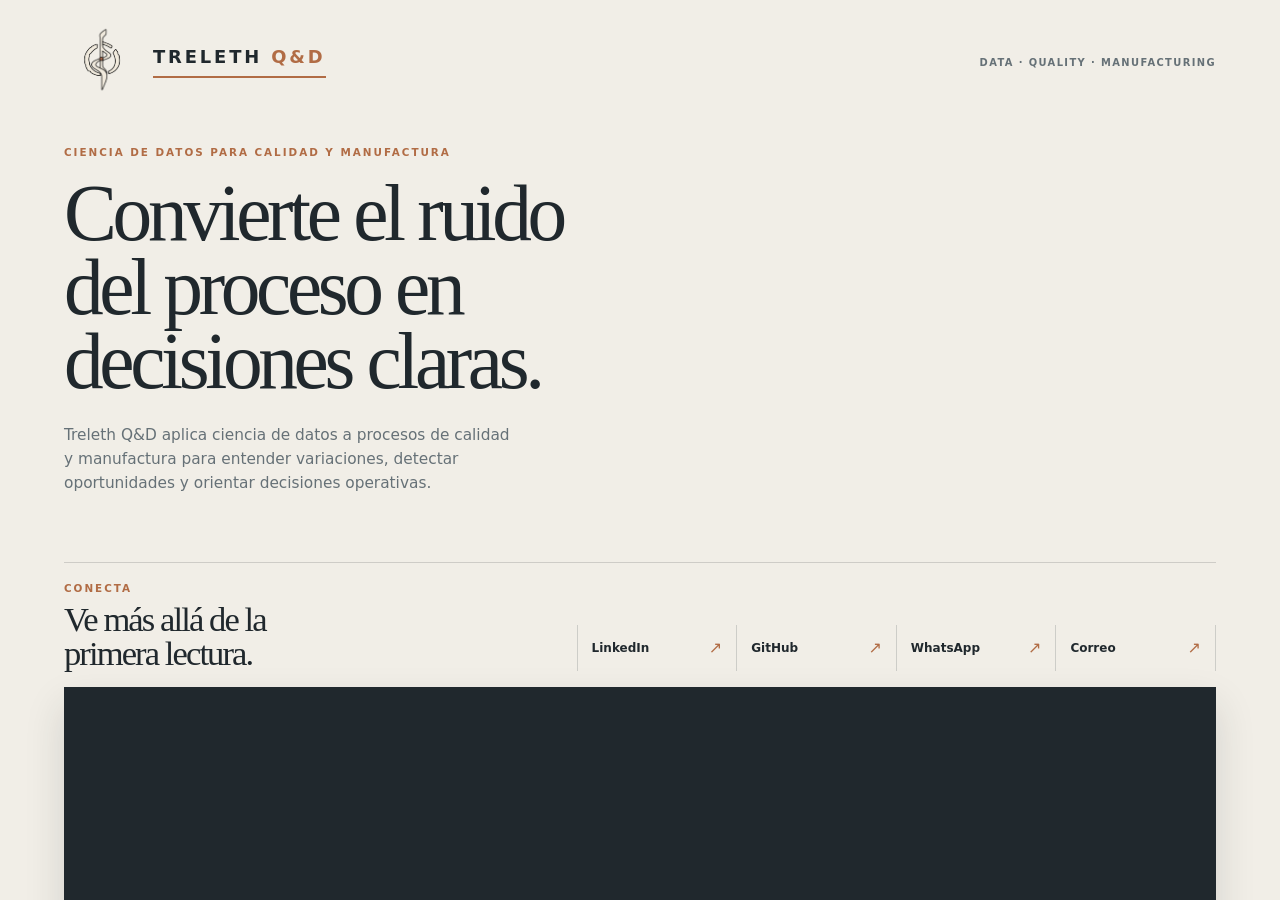
==== index.html @ 31528fe7 "Revise intro text and add video section Updated the introduction paragraph and added a new video sec" ====
<!doctype html>
<html lang="es">
  <head>
    <meta charset="utf-8" />
    <meta name="viewport" content="width=device-width, initial-scale=1, viewport-fit=cover" />
    <meta name="theme-color" content="#20282d" />
    <meta name="description" content="Treleth Q&D: ciencia de datos para calidad y manufactura." />
    <meta property="og:title" content="Treleth Q&D" />
    <meta property="og:description" content="Ciencia de datos para calidad y manufactura." />
    <meta property="og:type" content="website" />
    <title>Treleth Q&D | Ciencia de datos para calidad y manufactura</title>
    <link rel="stylesheet" href="styles.css" />
  </head>
  <body>
    <main class="page-shell">
      <header class="site-header">
        <a class="brand-lockup" href="." aria-label="Treleth Q&D, inicio">
          <img class="brand-symbol" src="logo-treleth.png" alt="" />
          <span class="wordmark">TRELETH <b>Q&amp;D</b></span>
        </a>
        <span class="header-note">Data · Quality · Manufacturing</span>
      </header>

      <section class="hero" aria-labelledby="site-title">
        <div class="hero-copy">
          <p class="eyebrow">Ciencia de datos para calidad y manufactura</p>
          <h1 id="site-title">Convierte el ruido del proceso en decisiones claras.</h1>
          <p class="intro">Treleth Q&amp;D aplica ciencia de datos a procesos de calidad y manufactura para entender variaciones, detectar oportunidades y orientar decisiones operativas.</p>
        </div>
      </section>

      <section class="connect" aria-labelledby="connect-title">
        <div class="connect-heading"><p class="eyebrow">Conecta</p><h2 id="connect-title">Ve más allá de la primera lectura.</h2></div>
        <nav class="link-grid" aria-label="Enlaces de Treleth Q&amp;D">
          <a class="link-card" href="https://www.linkedin.com/in/leopoldo-trevino" target="_blank" rel="noreferrer"><span>LinkedIn</span><b>↗</b></a>
          <a class="link-card" href="https://github.com/LeoTrevi68" target="_blank" rel="noreferrer"><span>GitHub</span><b>↗</b></a>
          <a class="link-card" href="https://wa.me/528110664451" target="_blank" rel="noreferrer"><span>WhatsApp</span><b>↗</b></a>
          <a class="link-card" href="mailto:j.leopoldo.trevino.martinez@gmail.com"><span>Correo</span><b>↗</b></a>
        </nav>
      </section>
      <section class="video-section" id="video" aria-label="Video de Treleth Q&amp;D">
        <div class="hero-art">
          <iframe src="https://www.youtube.com/embed/jW3Sh3a7rtU?rel=0&amp;modestbranding=1&amp;origin=https%3A%2F%2Fleotrevi68.github.io&amp;widget_referrer=https%3A%2F%2Fleotrevi68.github.io%2Ftreleth-landing%2F" title="Video de Treleth Q&amp;D" loading="lazy" referrerpolicy="strict-origin-when-cross-origin" allow="accelerometer; autoplay; clipboard-write; encrypted-media; gyroscope; picture-in-picture; web-share" allowfullscreen></iframe>
        </div>
      </section>
      <footer class="footer"><span>Treleth Q&amp;D</span><span>Monterrey, N.L. · México</span></footer>
    </main>
  </body>
</html>
---- styles.css ----
:root { --ivory:#f1eee7; --ink:#20282d; --ink-soft:#667177; --copper:#b16c45; --line:rgba(32,40,45,.17); --white:#fbfaf7; }
* { box-sizing:border-box; }
html,body { min-height:100%; }
body { margin:0; background:var(--ivory); color:var(--ink); font-family:Inter,ui-sans-serif,system-ui,-apple-system,BlinkMacSystemFont,"Segoe UI",sans-serif; -webkit-font-smoothing:antialiased; }
a { color:inherit; }
.page-shell { width:min(100%,1440px); height:100svh; min-height:640px; margin:0 auto; padding:24px clamp(24px,5vw,76px) 20px; display:grid; grid-template-rows:auto 1fr auto auto; overflow:hidden; }
.site-header { display:flex; align-items:center; justify-content:space-between; gap:20px; }
.brand-lockup { display:inline-flex; align-items:center; gap:13px; color:var(--ink); text-decoration:none; letter-spacing:.16em; font-size:1.12rem; font-weight:900; }
.brand-symbol { width:76px; height:76px; object-fit:contain; flex:0 0 76px; }
.wordmark { display:inline-block; padding-bottom:9px; border-bottom:2px solid var(--copper); }
.brand-lockup b { color:var(--copper); font-weight:850; }
.header-note { color:var(--ink-soft); font-size:.62rem; font-weight:750; letter-spacing:.14em; text-transform:uppercase; }
.hero { display:grid; grid-template-columns:minmax(0,1.06fr) minmax(240px,.94fr); align-items:center; gap:clamp(32px,8vw,130px); padding:5vh 0 4vh; }
.hero-copy { max-width:700px; }
.eyebrow { margin:0 0 18px; color:var(--copper); font-size:.65rem; font-weight:850; letter-spacing:.19em; line-height:1.35; text-transform:uppercase; }
h1,h2 { margin:0; font-family:Georgia,"Times New Roman",serif; font-weight:400; letter-spacing:-.055em; }
h1 { max-width:650px; font-size:clamp(3.4rem,6.2vw,6.25rem); line-height:.93; }
.intro { max-width:455px; margin:26px 0 30px; color:var(--ink-soft); font-size:clamp(.9rem,1.2vw,1.02rem); line-height:1.55; }
.hero-actions { display:grid; grid-template-columns:repeat(2,164px); gap:12px; }
.primary-action,.secondary-action { display:inline-flex; align-items:center; justify-content:space-between; gap:10px; width:164px; height:56px; padding:14px 14px; text-decoration:none; font-size:.76rem; font-weight:800; letter-spacing:.04em; transition:background .2s ease,transform .2s ease; }
.primary-action { background:var(--ink); color:var(--white); }
.primary-action:hover,.primary-action:focus-visible { background:var(--copper); transform:translateY(-2px); }
.secondary-action { border:1px solid var(--ink); color:var(--ink); }
.secondary-action:hover,.secondary-action:focus-visible { background:var(--ink); color:var(--white); transform:translateY(-2px); }
.platform-icon { display:grid; width:23px; height:23px; flex:0 0 23px; place-items:center; border:1px solid currentColor; border-radius:3px; font-size:.57rem; font-weight:850; letter-spacing:-.07em; }
.arrow { margin-left:20px; font-size:1.1rem; font-weight:400; }
.hero-art { position:relative; width:100%; aspect-ratio:16/9; overflow:hidden; background:var(--ink); box-shadow:0 18px 38px rgba(32,40,45,.14); }
.hero-art iframe { display:block; width:100%; height:100%; border:0; }
.connect { display:grid; grid-template-columns:minmax(230px,.85fr) 1.15fr; align-items:end; gap:40px; padding:18px 0 16px; border-top:1px solid var(--line); }
.connect .eyebrow { margin-bottom:8px; }
h2 { max-width:300px; font-size:clamp(1.65rem,2.7vw,2.75rem); line-height:.98; }
.link-grid { display:grid; grid-template-columns:repeat(4,1fr); border-left:1px solid var(--line); }
.link-card { display:flex; align-items:center; justify-content:space-between; min-height:46px; padding:0 14px; border-right:1px solid var(--line); color:var(--ink); text-decoration:none; font-size:.75rem; font-weight:800; transition:background .2s ease,color .2s ease; }
.link-card b { color:var(--copper); font-size:1rem; font-weight:400; }
.link-card:hover,.link-card:focus-visible { background:var(--ink); color:var(--white); }
.footer { display:flex; justify-content:space-between; gap:20px; padding-top:14px; color:var(--ink-soft); font-size:.58rem; font-weight:700; letter-spacing:.12em; text-transform:uppercase; }
@media (max-width:760px) {
  .page-shell { min-height:600px; padding:max(18px,env(safe-area-inset-top)) 20px max(14px,env(safe-area-inset-bottom)); }
  .site-header { align-items:flex-start; }
  .brand-lockup { font-size:.88rem; gap:9px; }
  .brand-symbol { width:58px; height:58px; flex-basis:58px; }
  .wordmark { padding-bottom:6px; }
  .header-note { max-width:116px; padding-top:8px; text-align:right; font-size:.52rem; line-height:1.45; }
  .hero { display:flex; flex-direction:column; align-items:stretch; justify-content:center; gap:18px; padding:18px 0 20px; }
  .hero-art { order:-1; min-height:0; height:auto; aspect-ratio:16/9; }
  .eyebrow { margin-bottom:12px; font-size:.58rem; letter-spacing:.15em; }
  h1 { max-width:355px; font-size:clamp(2.8rem,12.6vw,4.5rem); line-height:.91; }
  .intro { margin:16px 0 19px; font-size:.88rem; line-height:1.45; }
  .hero-actions { grid-template-columns:repeat(2,minmax(0,1fr)); gap:8px; }
  .primary-action,.secondary-action { width:100%; height:50px; min-height:50px; padding-left:10px; padding-right:10px; }
  .arrow { margin-left:auto; }
  .connect { display:block; padding:14px 0 12px; }
  .connect-heading { display:none; }
  .link-grid { grid-template-columns:repeat(4,1fr); border-left:0; }
  .link-card { min-height:42px; padding:0 8px; border-right:1px solid var(--line); font-size:.65rem; }
  .link-card b { font-size:.9rem; }
  .footer { padding-top:10px; font-size:.5rem; }
}
@media (max-width:380px),(max-height:680px) and (max-width:760px) {
  .page-shell { min-height:540px; }
  .hero { gap:12px; padding:12px 0 14px; }
  .hero-art { min-height:0; height:auto; }
  h1 { font-size:2.6rem; }
  .intro { margin:12px 0 14px; }
  .link-card { padding:0 5px; font-size:.58rem; }
}
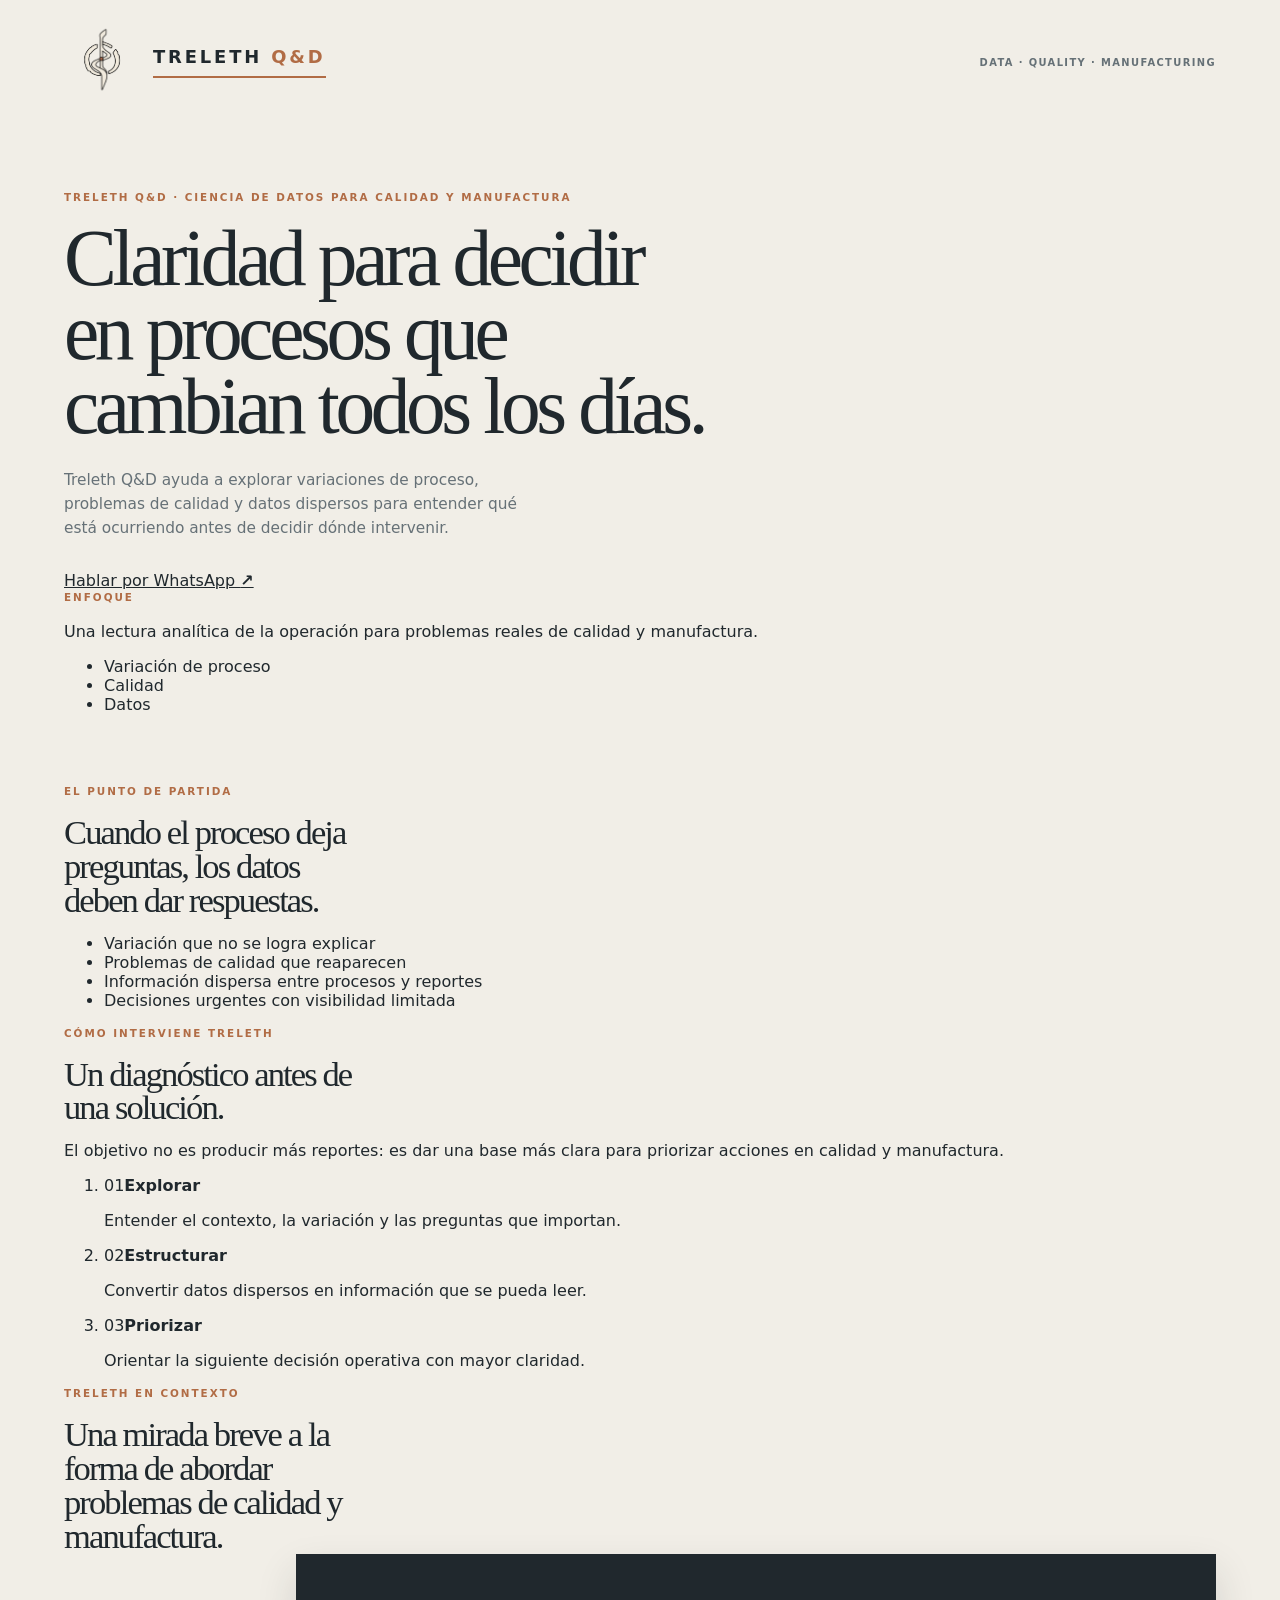
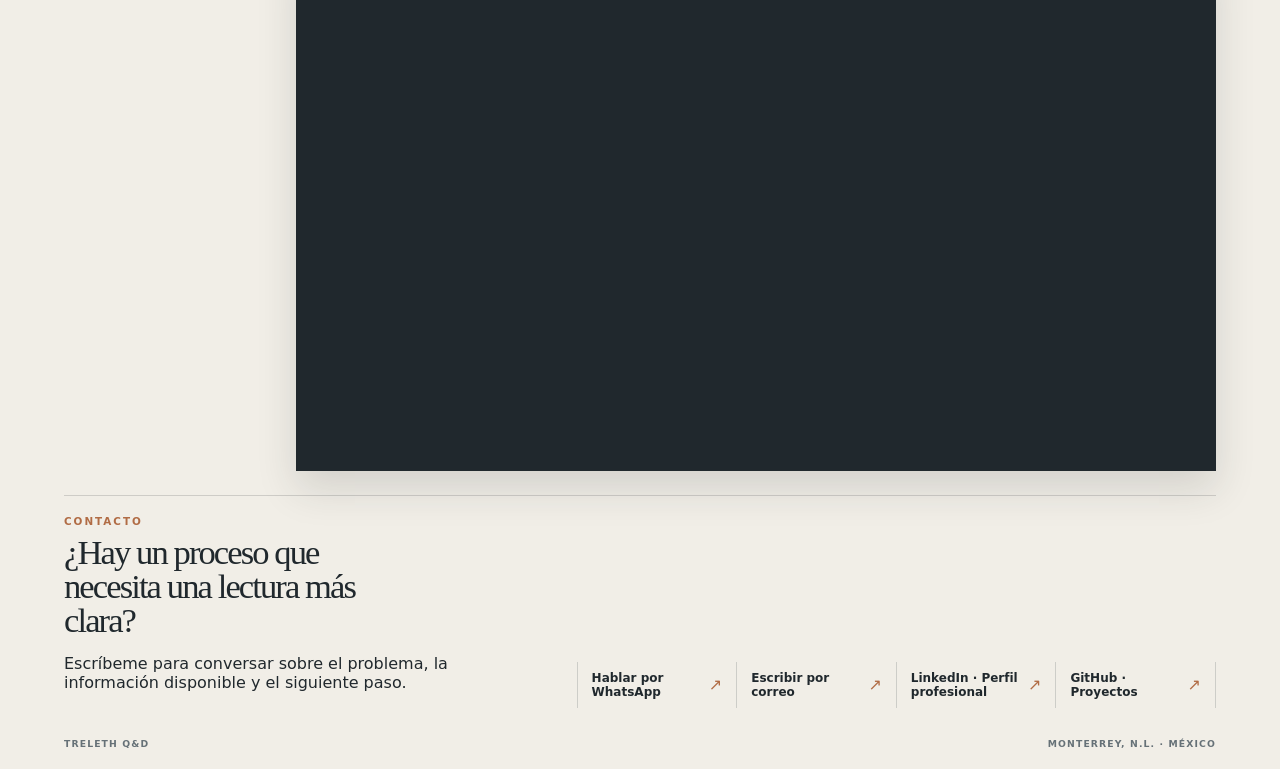
==== commit 8e032529: "Restructure landing around startup value proposition Updated content in the hero section and added n" ====
--- a/index.html
+++ b/index.html
@@ -23,25 +23,61 @@
 
       <section class="hero" aria-labelledby="site-title">
         <div class="hero-copy">
-          <p class="eyebrow">Ciencia de datos para calidad y manufactura</p>
-          <h1 id="site-title">Convierte el ruido del proceso en decisiones claras.</h1>
-          <p class="intro">Treleth Q&amp;D aplica ciencia de datos a procesos de calidad y manufactura para entender variaciones, detectar oportunidades y orientar decisiones operativas.</p>
+          <p class="eyebrow">Treleth Q&amp;D · Ciencia de datos para calidad y manufactura</p>
+          <h1 id="site-title">Claridad para decidir en procesos que cambian todos los días.</h1>
+          <p class="intro">Treleth Q&amp;D ayuda a explorar variaciones de proceso, problemas de calidad y datos dispersos para entender qué está ocurriendo antes de decidir dónde intervenir.</p>
+          <a class="hero-contact" href="https://wa.me/528110664451" target="_blank" rel="noreferrer">Hablar por WhatsApp <b>↗</b></a>
         </div>
+        <aside class="hero-context" aria-label="Enfoque de Treleth Q&amp;D">
+          <p class="eyebrow">Enfoque</p>
+          <p>Una lectura analítica de la operación para problemas reales de calidad y manufactura.</p>
+          <ul>
+            <li>Variación de proceso</li>
+            <li>Calidad</li>
+            <li>Datos</li>
+          </ul>
+        </aside>
       </section>
 
-      <section class="connect" aria-labelledby="connect-title">
-        <div class="connect-heading"><p class="eyebrow">Conecta</p><h2 id="connect-title">Ve más allá de la primera lectura.</h2></div>
-        <nav class="link-grid" aria-label="Enlaces de Treleth Q&amp;D">
-          <a class="link-card" href="https://www.linkedin.com/in/leopoldo-trevino" target="_blank" rel="noreferrer"><span>LinkedIn</span><b>↗</b></a>
-          <a class="link-card" href="https://github.com/LeoTrevi68" target="_blank" rel="noreferrer"><span>GitHub</span><b>↗</b></a>
-          <a class="link-card" href="https://wa.me/528110664451" target="_blank" rel="noreferrer"><span>WhatsApp</span><b>↗</b></a>
-          <a class="link-card" href="mailto:j.leopoldo.trevino.martinez@gmail.com"><span>Correo</span><b>↗</b></a>
-        </nav>
+      <section class="problems" aria-labelledby="problems-title">
+        <div>
+          <p class="eyebrow">El punto de partida</p>
+          <h2 id="problems-title">Cuando el proceso deja preguntas, los datos deben dar respuestas.</h2>
+        </div>
+        <ul class="problem-list">
+          <li>Variación que no se logra explicar</li>
+          <li>Problemas de calidad que reaparecen</li>
+          <li>Información dispersa entre procesos y reportes</li>
+          <li>Decisiones urgentes con visibilidad limitada</li>
+        </ul>
+      </section>
+
+      <section class="method" aria-labelledby="method-title">
+        <div class="method-heading">
+          <p class="eyebrow">Cómo interviene Treleth</p>
+          <h2 id="method-title">Un diagnóstico antes de una solución.</h2>
+          <p>El objetivo no es producir más reportes: es dar una base más clara para priorizar acciones en calidad y manufactura.</p>
+        </div>
+        <ol class="method-steps">
+          <li><span>01</span><strong>Explorar</strong><p>Entender el contexto, la variación y las preguntas que importan.</p></li>
+          <li><span>02</span><strong>Estructurar</strong><p>Convertir datos dispersos en información que se pueda leer.</p></li>
+          <li><span>03</span><strong>Priorizar</strong><p>Orientar la siguiente decisión operativa con mayor claridad.</p></li>
+        </ol>
       </section>
       <section class="video-section" id="video" aria-label="Video de Treleth Q&amp;D">
+        <div class="video-heading"><p class="eyebrow">Treleth en contexto</p><h2>Una mirada breve a la forma de abordar problemas de calidad y manufactura.</h2></div>
         <div class="hero-art">
           <iframe src="https://www.youtube.com/embed/jW3Sh3a7rtU?rel=0&amp;modestbranding=1&amp;origin=https%3A%2F%2Fleotrevi68.github.io&amp;widget_referrer=https%3A%2F%2Fleotrevi68.github.io%2Ftreleth-landing%2F" title="Video de Treleth Q&amp;D" loading="lazy" referrerpolicy="strict-origin-when-cross-origin" allow="accelerometer; autoplay; clipboard-write; encrypted-media; gyroscope; picture-in-picture; web-share" allowfullscreen></iframe>
         </div>
+      </section>
+      <section class="connect" aria-labelledby="connect-title">
+        <div class="connect-heading"><p class="eyebrow">Contacto</p><h2 id="connect-title">¿Hay un proceso que necesita una lectura más clara?</h2><p>Escríbeme para conversar sobre el problema, la información disponible y el siguiente paso.</p></div>
+        <nav class="link-grid" aria-label="Enlaces de Treleth Q&amp;D">
+          <a class="link-card primary-contact" href="https://wa.me/528110664451" target="_blank" rel="noreferrer"><span>Hablar por WhatsApp</span><b>↗</b></a>
+          <a class="link-card primary-contact" href="mailto:j.leopoldo.trevino.martinez@gmail.com"><span>Escribir por correo</span><b>↗</b></a>
+          <a class="link-card" href="https://www.linkedin.com/in/leopoldo-trevino" target="_blank" rel="noreferrer"><span>LinkedIn · Perfil profesional</span><b>↗</b></a>
+          <a class="link-card" href="https://github.com/LeoTrevi68" target="_blank" rel="noreferrer"><span>GitHub · Proyectos</span><b>↗</b></a>
+        </nav>
       </section>
       <footer class="footer"><span>Treleth Q&amp;D</span><span>Monterrey, N.L. · México</span></footer>
     </main>
--- a/styles.css
+++ b/styles.css
@@ -3,14 +3,14 @@
 html,body { min-height:100%; }
 body { margin:0; background:var(--ivory); color:var(--ink); font-family:Inter,ui-sans-serif,system-ui,-apple-system,BlinkMacSystemFont,"Segoe UI",sans-serif; -webkit-font-smoothing:antialiased; }
 a { color:inherit; }
-.page-shell { width:min(100%,1440px); height:100svh; min-height:640px; margin:0 auto; padding:24px clamp(24px,5vw,76px) 20px; display:grid; grid-template-rows:auto 1fr auto auto; overflow:hidden; }
+.page-shell { width:min(100%,1440px); min-height:100svh; margin:0 auto; padding:24px clamp(24px,5vw,76px) 20px; overflow:visible; }
 .site-header { display:flex; align-items:center; justify-content:space-between; gap:20px; }
 .brand-lockup { display:inline-flex; align-items:center; gap:13px; color:var(--ink); text-decoration:none; letter-spacing:.16em; font-size:1.12rem; font-weight:900; }
 .brand-symbol { width:76px; height:76px; object-fit:contain; flex:0 0 76px; }
 .wordmark { display:inline-block; padding-bottom:9px; border-bottom:2px solid var(--copper); }
 .brand-lockup b { color:var(--copper); font-weight:850; }
 .header-note { color:var(--ink-soft); font-size:.62rem; font-weight:750; letter-spacing:.14em; text-transform:uppercase; }
-.hero { display:grid; grid-template-columns:minmax(0,1.06fr) minmax(240px,.94fr); align-items:center; gap:clamp(32px,8vw,130px); padding:5vh 0 4vh; }
+.hero { padding:clamp(58px,10vh,120px) 0 clamp(34px,6vh,68px); }
 .hero-copy { max-width:700px; }
 .eyebrow { margin:0 0 18px; color:var(--copper); font-size:.65rem; font-weight:850; letter-spacing:.19em; line-height:1.35; text-transform:uppercase; }
 h1,h2 { margin:0; font-family:Georgia,"Times New Roman",serif; font-weight:400; letter-spacing:-.055em; }
@@ -33,16 +33,18 @@
 .link-card { display:flex; align-items:center; justify-content:space-between; min-height:46px; padding:0 14px; border-right:1px solid var(--line); color:var(--ink); text-decoration:none; font-size:.75rem; font-weight:800; transition:background .2s ease,color .2s ease; }
 .link-card b { color:var(--copper); font-size:1rem; font-weight:400; }
 .link-card:hover,.link-card:focus-visible { background:var(--ink); color:var(--white); }
+.video-section { padding:0 0 24px; }
+.video-section .hero-art { max-width:920px; margin-left:auto; }
 .footer { display:flex; justify-content:space-between; gap:20px; padding-top:14px; color:var(--ink-soft); font-size:.58rem; font-weight:700; letter-spacing:.12em; text-transform:uppercase; }
 @media (max-width:760px) {
-  .page-shell { min-height:600px; padding:max(18px,env(safe-area-inset-top)) 20px max(14px,env(safe-area-inset-bottom)); }
+  .page-shell { min-height:100svh; padding:max(18px,env(safe-area-inset-top)) 20px max(14px,env(safe-area-inset-bottom)); }
   .site-header { align-items:flex-start; }
   .brand-lockup { font-size:.88rem; gap:9px; }
   .brand-symbol { width:58px; height:58px; flex-basis:58px; }
   .wordmark { padding-bottom:6px; }
   .header-note { max-width:116px; padding-top:8px; text-align:right; font-size:.52rem; line-height:1.45; }
-  .hero { display:flex; flex-direction:column; align-items:stretch; justify-content:center; gap:18px; padding:18px 0 20px; }
-  .hero-art { order:-1; min-height:0; height:auto; aspect-ratio:16/9; }
+  .hero { padding:34px 0 24px; }
+  .hero-art { min-height:0; height:auto; aspect-ratio:16/9; }
   .eyebrow { margin-bottom:12px; font-size:.58rem; letter-spacing:.15em; }
   h1 { max-width:355px; font-size:clamp(2.8rem,12.6vw,4.5rem); line-height:.91; }
   .intro { margin:16px 0 19px; font-size:.88rem; line-height:1.45; }
@@ -51,16 +53,18 @@
   .arrow { margin-left:auto; }
   .connect { display:block; padding:14px 0 12px; }
   .connect-heading { display:none; }
-  .link-grid { grid-template-columns:repeat(4,1fr); border-left:0; }
-  .link-card { min-height:42px; padding:0 8px; border-right:1px solid var(--line); font-size:.65rem; }
+  .link-grid { grid-template-columns:repeat(2,1fr); border-left:0; border-top:1px solid var(--line); }
+  .link-card { min-height:52px; padding:0 12px; border-right:1px solid var(--line); border-bottom:1px solid var(--line); font-size:.72rem; }
   .link-card b { font-size:.9rem; }
+  .video-section { padding-bottom:18px; }
   .footer { padding-top:10px; font-size:.5rem; }
 }
 @media (max-width:380px),(max-height:680px) and (max-width:760px) {
-  .page-shell { min-height:540px; }
-  .hero { gap:12px; padding:12px 0 14px; }
+  .page-shell { min-height:100svh; }
+  .hero { padding:24px 0 18px; }
   .hero-art { min-height:0; height:auto; }
   h1 { font-size:2.6rem; }
   .intro { margin:12px 0 14px; }
-  .link-card { padding:0 5px; font-size:.58rem; }
+  .link-card { padding:0 10px; font-size:.66rem; }
 }
+
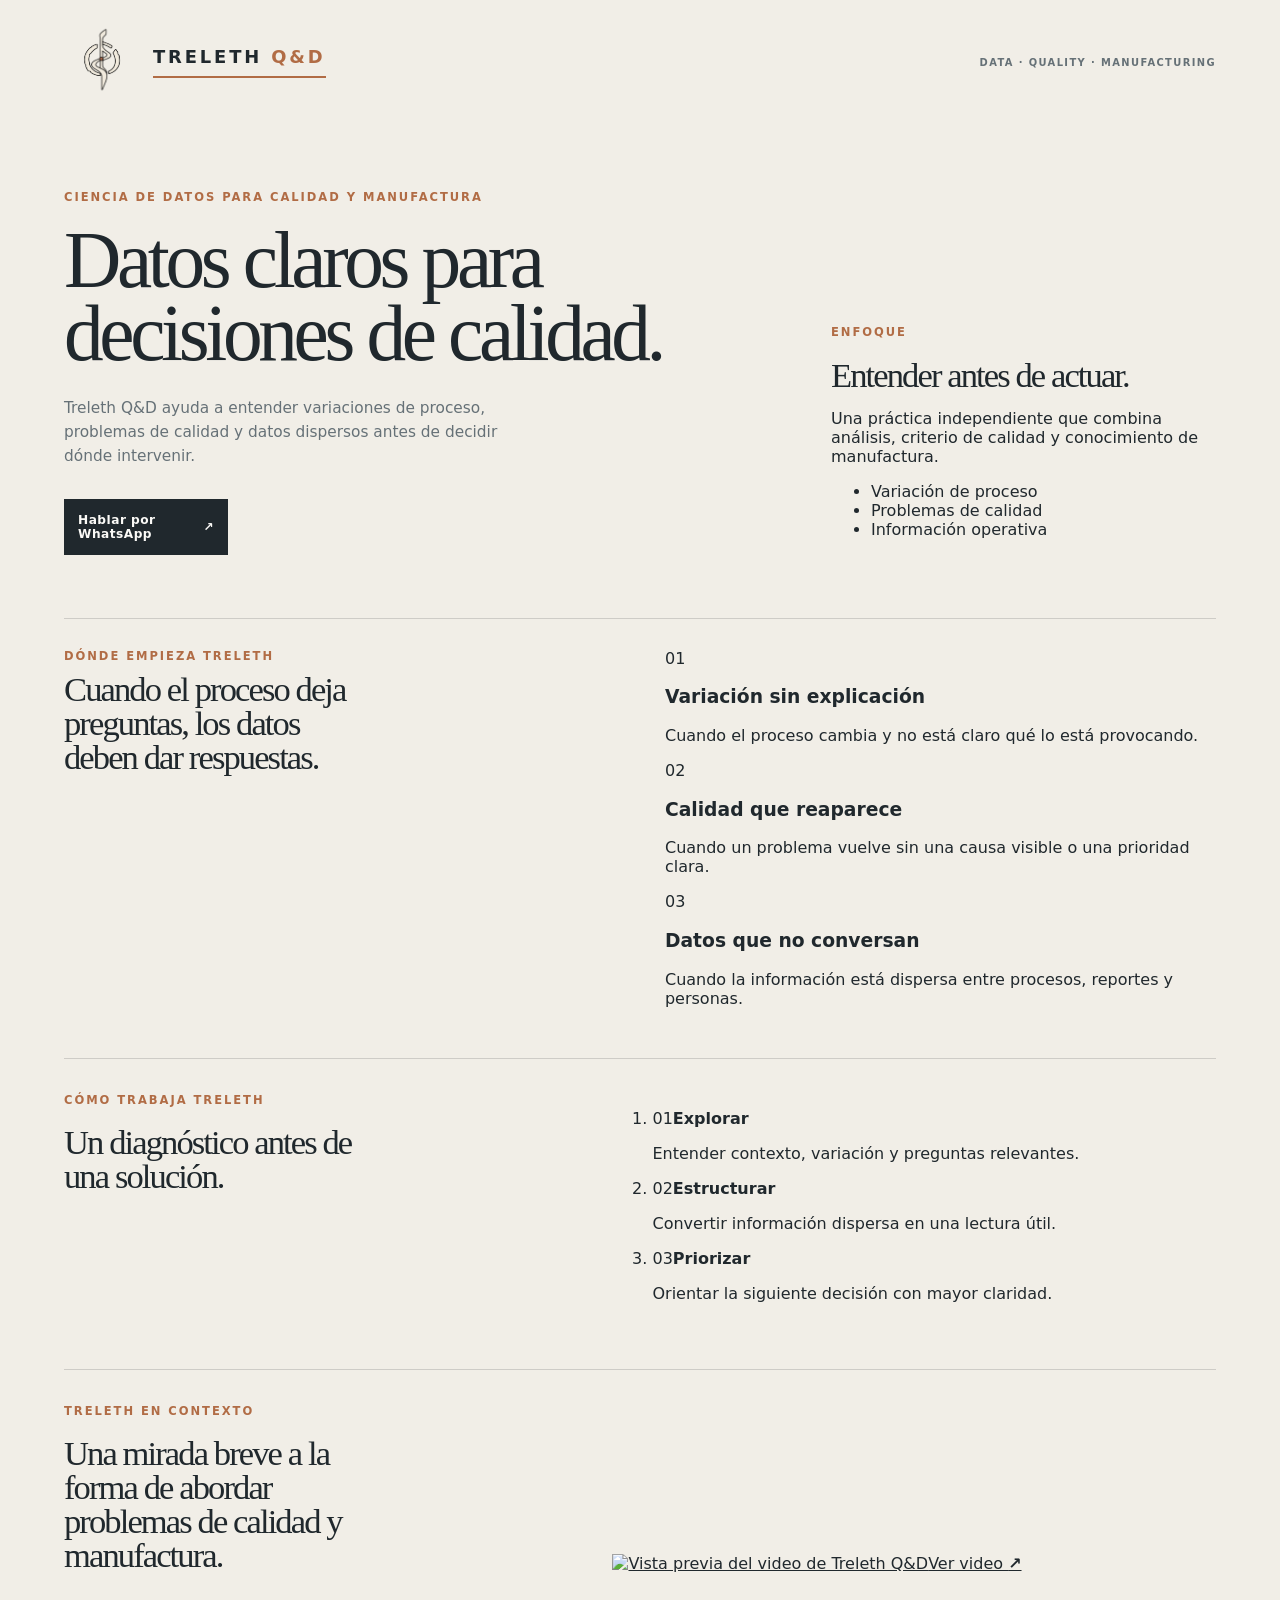
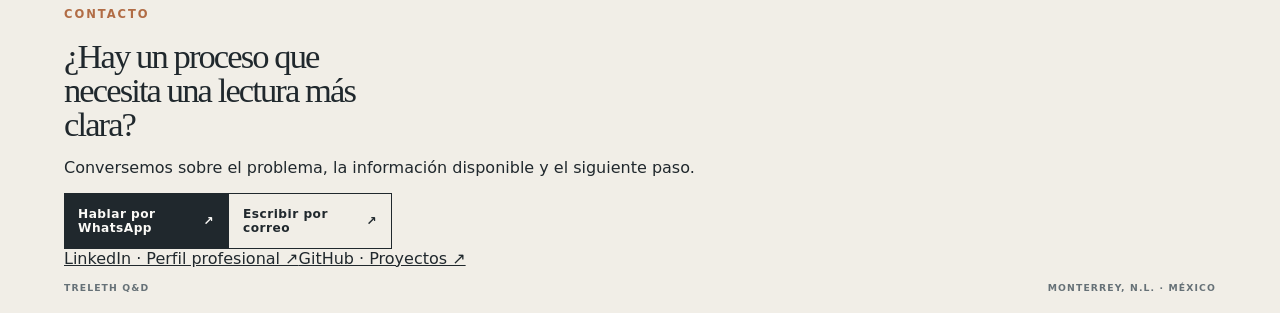
==== commit da7d7661: "Apply final focused Treleth landing design This update simplifies the HTML structure and improves th" ====
--- a/index.html
+++ b/index.html
@@ -1,86 +1,41 @@
 <!doctype html>
 <html lang="es">
-  <head>
-    <meta charset="utf-8" />
-    <meta name="viewport" content="width=device-width, initial-scale=1, viewport-fit=cover" />
-    <meta name="theme-color" content="#20282d" />
-    <meta name="description" content="Treleth Q&D: ciencia de datos para calidad y manufactura." />
-    <meta property="og:title" content="Treleth Q&D" />
-    <meta property="og:description" content="Ciencia de datos para calidad y manufactura." />
-    <meta property="og:type" content="website" />
-    <title>Treleth Q&D | Ciencia de datos para calidad y manufactura</title>
-    <link rel="stylesheet" href="styles.css" />
-  </head>
-  <body>
-    <main class="page-shell">
-      <header class="site-header">
-        <a class="brand-lockup" href="." aria-label="Treleth Q&D, inicio">
-          <img class="brand-symbol" src="logo-treleth.png" alt="" />
-          <span class="wordmark">TRELETH <b>Q&amp;D</b></span>
-        </a>
-        <span class="header-note">Data · Quality · Manufacturing</span>
-      </header>
-
-      <section class="hero" aria-labelledby="site-title">
-        <div class="hero-copy">
-          <p class="eyebrow">Treleth Q&amp;D · Ciencia de datos para calidad y manufactura</p>
-          <h1 id="site-title">Claridad para decidir en procesos que cambian todos los días.</h1>
-          <p class="intro">Treleth Q&amp;D ayuda a explorar variaciones de proceso, problemas de calidad y datos dispersos para entender qué está ocurriendo antes de decidir dónde intervenir.</p>
-          <a class="hero-contact" href="https://wa.me/528110664451" target="_blank" rel="noreferrer">Hablar por WhatsApp <b>↗</b></a>
-        </div>
-        <aside class="hero-context" aria-label="Enfoque de Treleth Q&amp;D">
-          <p class="eyebrow">Enfoque</p>
-          <p>Una lectura analítica de la operación para problemas reales de calidad y manufactura.</p>
-          <ul>
-            <li>Variación de proceso</li>
-            <li>Calidad</li>
-            <li>Datos</li>
-          </ul>
-        </aside>
-      </section>
-
-      <section class="problems" aria-labelledby="problems-title">
-        <div>
-          <p class="eyebrow">El punto de partida</p>
-          <h2 id="problems-title">Cuando el proceso deja preguntas, los datos deben dar respuestas.</h2>
-        </div>
-        <ul class="problem-list">
-          <li>Variación que no se logra explicar</li>
-          <li>Problemas de calidad que reaparecen</li>
-          <li>Información dispersa entre procesos y reportes</li>
-          <li>Decisiones urgentes con visibilidad limitada</li>
-        </ul>
-      </section>
-
-      <section class="method" aria-labelledby="method-title">
-        <div class="method-heading">
-          <p class="eyebrow">Cómo interviene Treleth</p>
-          <h2 id="method-title">Un diagnóstico antes de una solución.</h2>
-          <p>El objetivo no es producir más reportes: es dar una base más clara para priorizar acciones en calidad y manufactura.</p>
-        </div>
-        <ol class="method-steps">
-          <li><span>01</span><strong>Explorar</strong><p>Entender el contexto, la variación y las preguntas que importan.</p></li>
-          <li><span>02</span><strong>Estructurar</strong><p>Convertir datos dispersos en información que se pueda leer.</p></li>
-          <li><span>03</span><strong>Priorizar</strong><p>Orientar la siguiente decisión operativa con mayor claridad.</p></li>
-        </ol>
-      </section>
-      <section class="video-section" id="video" aria-label="Video de Treleth Q&amp;D">
-        <div class="video-heading"><p class="eyebrow">Treleth en contexto</p><h2>Una mirada breve a la forma de abordar problemas de calidad y manufactura.</h2></div>
-        <div class="hero-art">
-          <iframe src="https://www.youtube.com/embed/jW3Sh3a7rtU?rel=0&amp;modestbranding=1&amp;origin=https%3A%2F%2Fleotrevi68.github.io&amp;widget_referrer=https%3A%2F%2Fleotrevi68.github.io%2Ftreleth-landing%2F" title="Video de Treleth Q&amp;D" loading="lazy" referrerpolicy="strict-origin-when-cross-origin" allow="accelerometer; autoplay; clipboard-write; encrypted-media; gyroscope; picture-in-picture; web-share" allowfullscreen></iframe>
-        </div>
-      </section>
-      <section class="connect" aria-labelledby="connect-title">
-        <div class="connect-heading"><p class="eyebrow">Contacto</p><h2 id="connect-title">¿Hay un proceso que necesita una lectura más clara?</h2><p>Escríbeme para conversar sobre el problema, la información disponible y el siguiente paso.</p></div>
-        <nav class="link-grid" aria-label="Enlaces de Treleth Q&amp;D">
-          <a class="link-card primary-contact" href="https://wa.me/528110664451" target="_blank" rel="noreferrer"><span>Hablar por WhatsApp</span><b>↗</b></a>
-          <a class="link-card primary-contact" href="mailto:j.leopoldo.trevino.martinez@gmail.com"><span>Escribir por correo</span><b>↗</b></a>
-          <a class="link-card" href="https://www.linkedin.com/in/leopoldo-trevino" target="_blank" rel="noreferrer"><span>LinkedIn · Perfil profesional</span><b>↗</b></a>
-          <a class="link-card" href="https://github.com/LeoTrevi68" target="_blank" rel="noreferrer"><span>GitHub · Proyectos</span><b>↗</b></a>
-        </nav>
-      </section>
-      <footer class="footer"><span>Treleth Q&amp;D</span><span>Monterrey, N.L. · México</span></footer>
-    </main>
-  </body>
+<head>
+  <meta charset="utf-8" />
+  <meta name="viewport" content="width=device-width, initial-scale=1, viewport-fit=cover" />
+  <meta name="theme-color" content="#20282d" />
+  <meta name="description" content="Treleth Q&D: ciencia de datos para calidad y manufactura." />
+  <title>Treleth Q&D | Ciencia de datos para calidad y manufactura</title>
+  <link rel="stylesheet" href="styles.css" />
+</head>
+<body>
+  <main class="page-shell">
+    <header class="site-header">
+      <a class="brand-lockup" href="." aria-label="Treleth Q&D, inicio"><img class="brand-symbol" src="logo-treleth.png" alt="" /><span class="wordmark">TRELETH <b>Q&amp;D</b></span></a>
+      <span class="header-note">Data · Quality · Manufacturing</span>
+    </header>
+    <section class="hero" aria-labelledby="site-title">
+      <div class="hero-copy"><p class="eyebrow">Ciencia de datos para calidad y manufactura</p><h1 id="site-title">Datos claros para decisiones de calidad.</h1><p class="intro">Treleth Q&amp;D ayuda a entender variaciones de proceso, problemas de calidad y datos dispersos antes de decidir dónde intervenir.</p><a class="primary-action" href="https://wa.me/528110664451" target="_blank" rel="noreferrer">Hablar por WhatsApp <b>↗</b></a></div>
+      <aside class="focus-card" aria-label="Enfoque de Treleth Q&D"><p class="eyebrow">Enfoque</p><h2>Entender antes de actuar.</h2><p>Una práctica independiente que combina análisis, criterio de calidad y conocimiento de manufactura.</p><ul><li>Variación de proceso</li><li>Problemas de calidad</li><li>Información operativa</li></ul></aside>
+    </section>
+    <section class="problems" aria-labelledby="problems-title">
+      <div class="section-intro"><p class="eyebrow">Dónde empieza Treleth</p><h2 id="problems-title">Cuando el proceso deja preguntas, los datos deben dar respuestas.</h2></div>
+      <div class="problem-grid"><article><span>01</span><h3>Variación sin explicación</h3><p>Cuando el proceso cambia y no está claro qué lo está provocando.</p></article><article><span>02</span><h3>Calidad que reaparece</h3><p>Cuando un problema vuelve sin una causa visible o una prioridad clara.</p></article><article><span>03</span><h3>Datos que no conversan</h3><p>Cuando la información está dispersa entre procesos, reportes y personas.</p></article></div>
+    </section>
+    <section class="method" aria-labelledby="method-title">
+      <div class="method-intro"><p class="eyebrow">Cómo trabaja Treleth</p><h2 id="method-title">Un diagnóstico antes de una solución.</h2></div>
+      <ol><li><span>01</span><strong>Explorar</strong><p>Entender contexto, variación y preguntas relevantes.</p></li><li><span>02</span><strong>Estructurar</strong><p>Convertir información dispersa en una lectura útil.</p></li><li><span>03</span><strong>Priorizar</strong><p>Orientar la siguiente decisión con mayor claridad.</p></li></ol>
+    </section>
+    <section class="video-section" aria-labelledby="video-title">
+      <div class="section-intro"><p class="eyebrow">Treleth en contexto</p><h2 id="video-title">Una mirada breve a la forma de abordar problemas de calidad y manufactura.</h2></div>
+      <a class="video-card" href="https://youtu.be/jW3Sh3a7rtU" target="_blank" rel="noreferrer" aria-label="Ver video de Treleth Q&D en YouTube"><img src="https://i.ytimg.com/vi/jW3Sh3a7rtU/hqdefault.jpg" alt="Vista previa del video de Treleth Q&D" /><span class="play-badge">Ver video <b>↗</b></span></a>
+    </section>
+    <section class="contact" aria-labelledby="contact-title">
+      <div><p class="eyebrow">Contacto</p><h2 id="contact-title">¿Hay un proceso que necesita una lectura más clara?</h2><p>Conversemos sobre el problema, la información disponible y el siguiente paso.</p></div>
+      <div class="contact-actions"><a class="primary-action" href="https://wa.me/528110664451" target="_blank" rel="noreferrer">Hablar por WhatsApp <b>↗</b></a><a class="secondary-action" href="mailto:j.leopoldo.trevino.martinez@gmail.com">Escribir por correo <b>↗</b></a><div class="credentials"><a href="https://www.linkedin.com/in/leopoldo-trevino" target="_blank" rel="noreferrer">LinkedIn · Perfil profesional ↗</a><a href="https://github.com/LeoTrevi68" target="_blank" rel="noreferrer">GitHub · Proyectos ↗</a></div></div>
+    </section>
+    <footer class="footer"><span>Treleth Q&amp;D</span><span>Monterrey, N.L. · México</span></footer>
+  </main>
+</body>
 </html>
 
--- a/styles.css
+++ b/styles.css
@@ -10,12 +10,20 @@
 .wordmark { display:inline-block; padding-bottom:9px; border-bottom:2px solid var(--copper); }
 .brand-lockup b { color:var(--copper); font-weight:850; }
 .header-note { color:var(--ink-soft); font-size:.62rem; font-weight:750; letter-spacing:.14em; text-transform:uppercase; }
-.hero { padding:clamp(58px,10vh,120px) 0 clamp(34px,6vh,68px); }
+.hero { display:grid; grid-template-columns:minmax(0,700px) minmax(250px,385px); align-items:end; justify-content:space-between; gap:clamp(36px,7vw,120px); padding:clamp(58px,10vh,120px) 0 clamp(42px,7vh,78px); }
 .hero-copy { max-width:700px; }
-.eyebrow { margin:0 0 18px; color:var(--copper); font-size:.65rem; font-weight:850; letter-spacing:.19em; line-height:1.35; text-transform:uppercase; }
+.eyebrow { margin:0 0 18px; color:var(--copper); font-size:.72rem; font-weight:850; letter-spacing:.17em; line-height:1.35; text-transform:uppercase; }
 h1,h2 { margin:0; font-family:Georgia,"Times New Roman",serif; font-weight:400; letter-spacing:-.055em; }
 h1 { max-width:650px; font-size:clamp(3.4rem,6.2vw,6.25rem); line-height:.93; }
 .intro { max-width:455px; margin:26px 0 30px; color:var(--ink-soft); font-size:clamp(.9rem,1.2vw,1.02rem); line-height:1.55; }
+.hero-contact { display:inline-flex; align-items:center; justify-content:space-between; min-width:190px; min-height:52px; padding:0 16px; background:var(--ink); color:var(--white); font-size:.75rem; font-weight:850; letter-spacing:.03em; text-decoration:none; transition:background .2s ease,transform .2s ease; }
+.hero-contact b { color:#dca27f; font-size:1rem; font-weight:400; }
+.hero-contact:hover,.hero-contact:focus-visible { background:var(--copper); transform:translateY(-2px); }
+.hero-context { max-width:385px; padding:24px 0 0 24px; border-left:1px solid var(--copper); color:var(--ink-soft); }
+.hero-context .eyebrow { margin-bottom:10px; }
+.hero-context > p:not(.eyebrow) { max-width:290px; margin:0; font-family:Georgia,"Times New Roman",serif; font-size:clamp(1.25rem,2vw,1.8rem); line-height:1.08; letter-spacing:-.035em; }
+.hero-context ul { display:flex; gap:11px; margin:24px 0 0; padding:0; color:var(--ink); font-size:.61rem; font-weight:800; letter-spacing:.12em; list-style:none; text-transform:uppercase; }
+.hero-context li + li::before { content:"·"; margin-right:11px; color:var(--copper); }
 .hero-actions { display:grid; grid-template-columns:repeat(2,164px); gap:12px; }
 .primary-action,.secondary-action { display:inline-flex; align-items:center; justify-content:space-between; gap:10px; width:164px; height:56px; padding:14px 14px; text-decoration:none; font-size:.76rem; font-weight:800; letter-spacing:.04em; transition:background .2s ease,transform .2s ease; }
 .primary-action { background:var(--ink); color:var(--white); }
@@ -26,14 +34,30 @@
 .arrow { margin-left:20px; font-size:1.1rem; font-weight:400; }
 .hero-art { position:relative; width:100%; aspect-ratio:16/9; overflow:hidden; background:var(--ink); box-shadow:0 18px 38px rgba(32,40,45,.14); }
 .hero-art iframe { display:block; width:100%; height:100%; border:0; }
+.problems { display:grid; grid-template-columns:minmax(300px,.95fr) minmax(320px,1.05fr); gap:clamp(38px,8vw,130px); align-items:start; padding:30px 0 34px; border-top:1px solid var(--line); }
+.problems .eyebrow { margin-bottom:9px; }
+.problem-list { display:grid; grid-template-columns:repeat(2,minmax(0,1fr)); gap:0; margin:2px 0 0; padding:0; border-top:1px solid var(--line); list-style:none; }
+.problem-list li { min-height:74px; padding:16px 18px 15px 0; border-bottom:1px solid var(--line); color:var(--ink-soft); font-size:.88rem; line-height:1.35; }
+.problem-list li:nth-child(odd) { padding-right:28px; }
+.problem-list li:nth-child(even) { padding-left:18px; border-left:1px solid var(--line); }
+.method { display:grid; grid-template-columns:minmax(250px,.85fr) 1.15fr; gap:clamp(38px,8vw,130px); align-items:start; padding:34px 0; border-top:1px solid var(--line); }
+.method-heading > p:last-child { max-width:350px; margin:18px 0 0; color:var(--ink-soft); font-size:.88rem; line-height:1.55; }
+.method-steps { display:grid; grid-template-columns:repeat(3,1fr); margin:0; padding:0; border-left:1px solid var(--line); list-style:none; }
+.method-steps li { min-height:172px; padding:2px 18px 0; border-right:1px solid var(--line); }
+.method-steps span { display:block; margin-bottom:27px; color:var(--copper); font-size:.62rem; font-weight:850; letter-spacing:.14em; }
+.method-steps strong { display:block; font-family:Georgia,"Times New Roman",serif; font-size:1.55rem; font-weight:400; letter-spacing:-.04em; }
+.method-steps p { margin:10px 0 0; color:var(--ink-soft); font-size:.78rem; line-height:1.45; }
 .connect { display:grid; grid-template-columns:minmax(230px,.85fr) 1.15fr; align-items:end; gap:40px; padding:18px 0 16px; border-top:1px solid var(--line); }
 .connect .eyebrow { margin-bottom:8px; }
+.connect-heading > p:last-child { margin:14px 0 0; color:var(--ink-soft); font-size:.78rem; line-height:1.45; }
 h2 { max-width:300px; font-size:clamp(1.65rem,2.7vw,2.75rem); line-height:.98; }
-.link-grid { display:grid; grid-template-columns:repeat(4,1fr); border-left:1px solid var(--line); }
-.link-card { display:flex; align-items:center; justify-content:space-between; min-height:46px; padding:0 14px; border-right:1px solid var(--line); color:var(--ink); text-decoration:none; font-size:.75rem; font-weight:800; transition:background .2s ease,color .2s ease; }
+.link-grid { display:grid; grid-template-columns:repeat(2,1fr); gap:9px; }
+.link-card { display:flex; align-items:center; justify-content:space-between; min-height:49px; padding:0 14px; border:1px solid var(--line); color:var(--ink); text-decoration:none; font-size:.72rem; font-weight:800; transition:background .2s ease,color .2s ease,transform .2s ease; }
+.primary-contact { background:var(--ink); border-color:var(--ink); color:var(--white); }
 .link-card b { color:var(--copper); font-size:1rem; font-weight:400; }
-.link-card:hover,.link-card:focus-visible { background:var(--ink); color:var(--white); }
-.video-section { padding:0 0 24px; }
+.link-card:hover,.link-card:focus-visible { background:var(--copper); border-color:var(--copper); color:var(--white); transform:translateY(-2px); }
+.video-section { display:grid; grid-template-columns:minmax(250px,.85fr) 1.15fr; gap:clamp(38px,8vw,130px); align-items:end; padding:34px 0; border-top:1px solid var(--line); }
+.video-heading h2 { max-width:330px; }
 .video-section .hero-art { max-width:920px; margin-left:auto; }
 .footer { display:flex; justify-content:space-between; gap:20px; padding-top:14px; color:var(--ink-soft); font-size:.58rem; font-weight:700; letter-spacing:.12em; text-transform:uppercase; }
 @media (max-width:760px) {
@@ -43,7 +67,10 @@
   .brand-symbol { width:58px; height:58px; flex-basis:58px; }
   .wordmark { padding-bottom:6px; }
   .header-note { max-width:116px; padding-top:8px; text-align:right; font-size:.52rem; line-height:1.45; }
-  .hero { padding:34px 0 24px; }
+  .hero { display:block; padding:34px 0 24px; }
+  .hero-context { max-width:none; margin-top:24px; padding:16px 0 0 16px; }
+  .hero-context > p:not(.eyebrow) { max-width:340px; font-size:1.16rem; }
+  .hero-context ul { margin-top:16px; }
   .hero-art { min-height:0; height:auto; aspect-ratio:16/9; }
   .eyebrow { margin-bottom:12px; font-size:.58rem; letter-spacing:.15em; }
   h1 { max-width:355px; font-size:clamp(2.8rem,12.6vw,4.5rem); line-height:.91; }
@@ -52,9 +79,24 @@
   .primary-action,.secondary-action { width:100%; height:50px; min-height:50px; padding-left:10px; padding-right:10px; }
   .arrow { margin-left:auto; }
   .connect { display:block; padding:14px 0 12px; }
-  .connect-heading { display:none; }
-  .link-grid { grid-template-columns:repeat(2,1fr); border-left:0; border-top:1px solid var(--line); }
-  .link-card { min-height:52px; padding:0 12px; border-right:1px solid var(--line); border-bottom:1px solid var(--line); font-size:.72rem; }
+  .problems,.method,.video-section { display:block; padding:26px 0; }
+  .problem-list { margin-top:20px; }
+  .problem-list li { min-height:66px; padding:14px 12px 13px 0; font-size:.78rem; }
+  .problem-list li:nth-child(odd) { padding-right:14px; }
+  .problem-list li:nth-child(even) { padding-left:14px; }
+  .method-heading > p:last-child { margin-top:14px; font-size:.84rem; }
+  .method-steps { margin-top:22px; grid-template-columns:1fr; border-left:0; border-top:1px solid var(--line); }
+  .method-steps li { position:relative; min-height:0; padding:15px 0 15px 49px; border-right:0; border-bottom:1px solid var(--line); }
+  .method-steps span { position:absolute; top:17px; left:0; margin:0; }
+  .method-steps strong { font-size:1.32rem; }
+  .method-steps p { margin-top:5px; font-size:.78rem; }
+  .video-heading { margin-bottom:20px; }
+  .connect { padding:26px 0 14px; }
+  .connect-heading { display:block; }
+  .connect-heading h2 { max-width:345px; font-size:2rem; }
+  .connect-heading > p:last-child { margin:11px 0 20px; font-size:.84rem; }
+  .link-grid { grid-template-columns:1fr; gap:8px; }
+  .link-card { min-height:52px; padding:0 14px; font-size:.72rem; }
   .link-card b { font-size:.9rem; }
   .video-section { padding-bottom:18px; }
   .footer { padding-top:10px; font-size:.5rem; }
@@ -62,6 +104,7 @@
 @media (max-width:380px),(max-height:680px) and (max-width:760px) {
   .page-shell { min-height:100svh; }
   .hero { padding:24px 0 18px; }
+  .hero-context { margin-top:18px; }
   .hero-art { min-height:0; height:auto; }
   h1 { font-size:2.6rem; }
   .intro { margin:12px 0 14px; }
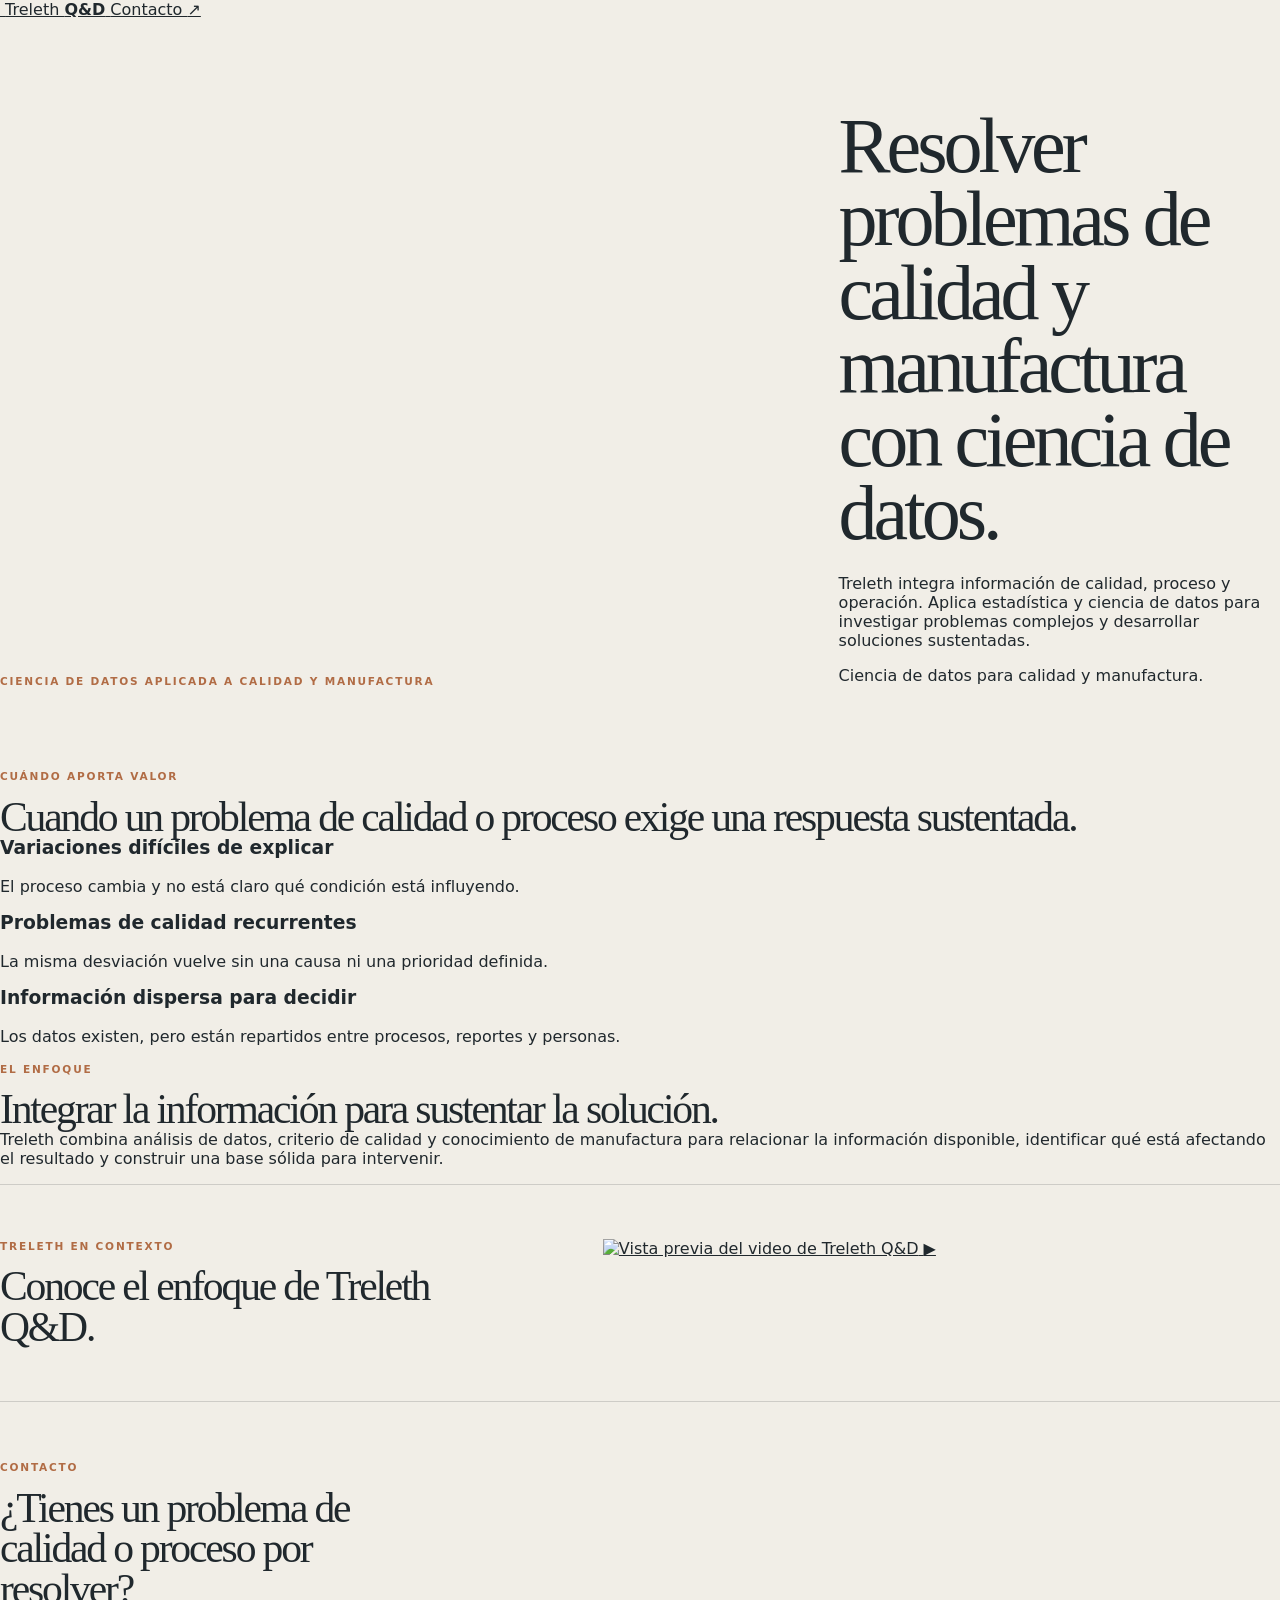
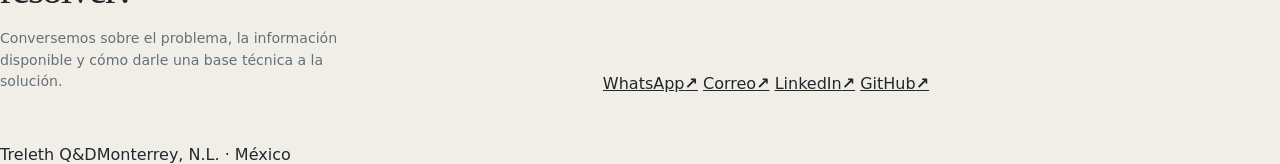
==== commit afa1c10b: "Refactor index.html for improved semantics and content Updated theme color and description meta tags" ====
--- a/index.html
+++ b/index.html
@@ -3,39 +3,74 @@
 <head>
   <meta charset="utf-8" />
   <meta name="viewport" content="width=device-width, initial-scale=1, viewport-fit=cover" />
-  <meta name="theme-color" content="#20282d" />
-  <meta name="description" content="Treleth Q&D: ciencia de datos para calidad y manufactura." />
+  <meta name="theme-color" content="#1f292e" />
+  <meta name="description" content="Treleth Q&D: ciencia de datos aplicada a calidad y manufactura." />
   <title>Treleth Q&D | Ciencia de datos para calidad y manufactura</title>
   <link rel="stylesheet" href="styles.css" />
 </head>
 <body>
-  <main class="page-shell">
-    <header class="site-header">
-      <a class="brand-lockup" href="." aria-label="Treleth Q&D, inicio"><img class="brand-symbol" src="logo-treleth.png" alt="" /><span class="wordmark">TRELETH <b>Q&amp;D</b></span></a>
-      <span class="header-note">Data · Quality · Manufacturing</span>
+  <main class="page">
+    <header class="header">
+      <a class="brand" href="#inicio" aria-label="Treleth Q&D, inicio">
+        <img src="assets/logo-treleth.png" alt="" class="brand-mark" />
+        <span class="brand-name">Treleth <b>Q&amp;D</b></span>
+      </a>
+      <a class="header-link" href="#contacto">Contacto <span>↗</span></a>
     </header>
-    <section class="hero" aria-labelledby="site-title">
-      <div class="hero-copy"><p class="eyebrow">Ciencia de datos para calidad y manufactura</p><h1 id="site-title">Datos claros para decisiones de calidad.</h1><p class="intro">Treleth Q&amp;D ayuda a entender variaciones de proceso, problemas de calidad y datos dispersos antes de decidir dónde intervenir.</p><a class="primary-action" href="https://wa.me/528110664451" target="_blank" rel="noreferrer">Hablar por WhatsApp <b>↗</b></a></div>
-      <aside class="focus-card" aria-label="Enfoque de Treleth Q&D"><p class="eyebrow">Enfoque</p><h2>Entender antes de actuar.</h2><p>Una práctica independiente que combina análisis, criterio de calidad y conocimiento de manufactura.</p><ul><li>Variación de proceso</li><li>Problemas de calidad</li><li>Información operativa</li></ul></aside>
+    <section class="hero" id="inicio" aria-labelledby="title">
+      <p class="eyebrow">Ciencia de datos aplicada a calidad y manufactura</p>
+      <div class="hero-grid">
+        <h1 id="title">Resolver problemas de calidad y manufactura con ciencia de datos.</h1>
+        <div class="hero-summary">
+          <p>Treleth integra información de calidad, proceso y operación. Aplica estadística y ciencia de datos para investigar problemas complejos y desarrollar soluciones sustentadas.</p>
+          <p class="summary-note">Ciencia de datos para calidad y manufactura.</p>
+        </div>
+      </div>
     </section>
-    <section class="problems" aria-labelledby="problems-title">
-      <div class="section-intro"><p class="eyebrow">Dónde empieza Treleth</p><h2 id="problems-title">Cuando el proceso deja preguntas, los datos deben dar respuestas.</h2></div>
-      <div class="problem-grid"><article><span>01</span><h3>Variación sin explicación</h3><p>Cuando el proceso cambia y no está claro qué lo está provocando.</p></article><article><span>02</span><h3>Calidad que reaparece</h3><p>Cuando un problema vuelve sin una causa visible o una prioridad clara.</p></article><article><span>03</span><h3>Datos que no conversan</h3><p>Cuando la información está dispersa entre procesos, reportes y personas.</p></article></div>
+    <section class="signals" aria-labelledby="signals-title">
+      <div class="section-heading">
+        <p class="eyebrow">Cuándo aporta valor</p>
+        <h2 id="signals-title">Cuando un problema de calidad o proceso exige una respuesta sustentada.</h2>
+      </div>
+      <div class="signal-list">
+        <article><h3>Variaciones difíciles de explicar</h3><p>El proceso cambia y no está claro qué condición está influyendo.</p></article>
+        <article><h3>Problemas de calidad recurrentes</h3><p>La misma desviación vuelve sin una causa ni una prioridad definida.</p></article>
+        <article><h3>Información dispersa para decidir</h3><p>Los datos existen, pero están repartidos entre procesos, reportes y personas.</p></article>
+      </div>
     </section>
-    <section class="method" aria-labelledby="method-title">
-      <div class="method-intro"><p class="eyebrow">Cómo trabaja Treleth</p><h2 id="method-title">Un diagnóstico antes de una solución.</h2></div>
-      <ol><li><span>01</span><strong>Explorar</strong><p>Entender contexto, variación y preguntas relevantes.</p></li><li><span>02</span><strong>Estructurar</strong><p>Convertir información dispersa en una lectura útil.</p></li><li><span>03</span><strong>Priorizar</strong><p>Orientar la siguiente decisión con mayor claridad.</p></li></ol>
+    <section class="approach" aria-labelledby="approach-title">
+      <div class="section-heading">
+        <p class="eyebrow">El enfoque</p>
+        <h2 id="approach-title">Integrar la información para sustentar la solución.</h2>
+      </div>
+      <div class="approach-copy">
+        <p>Treleth combina análisis de datos, criterio de calidad y conocimiento de manufactura para relacionar la información disponible, identificar qué está afectando el resultado y construir una base sólida para intervenir.</p>
+      </div>
     </section>
     <section class="video-section" aria-labelledby="video-title">
-      <div class="section-intro"><p class="eyebrow">Treleth en contexto</p><h2 id="video-title">Una mirada breve a la forma de abordar problemas de calidad y manufactura.</h2></div>
-      <a class="video-card" href="https://youtu.be/jW3Sh3a7rtU" target="_blank" rel="noreferrer" aria-label="Ver video de Treleth Q&D en YouTube"><img src="https://i.ytimg.com/vi/jW3Sh3a7rtU/hqdefault.jpg" alt="Vista previa del video de Treleth Q&D" /><span class="play-badge">Ver video <b>↗</b></span></a>
+      <div class="section-heading">
+        <p class="eyebrow">Treleth en contexto</p>
+        <h2 id="video-title">Conoce el enfoque de Treleth Q&amp;D.</h2>
+      </div>
+      <a class="video" href="https://youtu.be/jW3Sh3a7rtU" target="_blank" rel="noreferrer" aria-label="Abrir video de Treleth Q&D en YouTube">
+        <img src="https://i.ytimg.com/vi/jW3Sh3a7rtU/hqdefault.jpg" alt="Vista previa del video de Treleth Q&D" />
+        <span class="video-play" aria-hidden="true">▶</span>
+      </a>
     </section>
-    <section class="contact" aria-labelledby="contact-title">
-      <div><p class="eyebrow">Contacto</p><h2 id="contact-title">¿Hay un proceso que necesita una lectura más clara?</h2><p>Conversemos sobre el problema, la información disponible y el siguiente paso.</p></div>
-      <div class="contact-actions"><a class="primary-action" href="https://wa.me/528110664451" target="_blank" rel="noreferrer">Hablar por WhatsApp <b>↗</b></a><a class="secondary-action" href="mailto:j.leopoldo.trevino.martinez@gmail.com">Escribir por correo <b>↗</b></a><div class="credentials"><a href="https://www.linkedin.com/in/leopoldo-trevino" target="_blank" rel="noreferrer">LinkedIn · Perfil profesional ↗</a><a href="https://github.com/LeoTrevi68" target="_blank" rel="noreferrer">GitHub · Proyectos ↗</a></div></div>
+    <section class="contact" id="contacto" aria-labelledby="contact-title">
+      <div class="section-heading">
+        <p class="eyebrow">Contacto</p>
+        <h2 id="contact-title">¿Tienes un problema de calidad o proceso por resolver?</h2>
+        <p class="contact-intro">Conversemos sobre el problema, la información disponible y cómo darle una base técnica a la solución.</p>
+      </div>
+      <nav class="contact-links" aria-label="Formas de contacto">
+        <a href="https://wa.me/528110664451" target="_blank" rel="noreferrer"><span>WhatsApp</span><b>↗</b></a>
+        <a href="mailto:j.leopoldo.trevino.martinez@gmail.com"><span>Correo</span><b>↗</b></a>
+        <a href="https://www.linkedin.com/in/leopoldo-trevino" target="_blank" rel="noreferrer"><span>LinkedIn</span><b>↗</b></a>
+        <a href="https://github.com/LeoTrevi68" target="_blank" rel="noreferrer"><span>GitHub</span><b>↗</b></a>
+      </nav>
     </section>
-    <footer class="footer"><span>Treleth Q&amp;D</span><span>Monterrey, N.L. · México</span></footer>
+    <footer><span>Treleth Q&amp;D</span><span>Monterrey, N.L. · México</span></footer>
   </main>
 </body>
 </html>
-
--- a/styles.css
+++ b/styles.css
@@ -1,113 +1,17 @@
-:root { --ivory:#f1eee7; --ink:#20282d; --ink-soft:#667177; --copper:#b16c45; --line:rgba(32,40,45,.17); --white:#fbfaf7; }
+:root { --ivory:#f1eee7; --ink:#20282d; --muted:#647078; --copper:#b16c45; --line:rgba(32,40,45,.17); --white:#fbfaf7; }
 * { box-sizing:border-box; }
-html,body { min-height:100%; }
 body { margin:0; background:var(--ivory); color:var(--ink); font-family:Inter,ui-sans-serif,system-ui,-apple-system,BlinkMacSystemFont,"Segoe UI",sans-serif; -webkit-font-smoothing:antialiased; }
 a { color:inherit; }
-.page-shell { width:min(100%,1440px); min-height:100svh; margin:0 auto; padding:24px clamp(24px,5vw,76px) 20px; overflow:visible; }
+.page-shell { width:min(100%,1280px); margin:0 auto; padding:26px clamp(24px,4.5vw,68px) 22px; }
 .site-header { display:flex; align-items:center; justify-content:space-between; gap:20px; }
-.brand-lockup { display:inline-flex; align-items:center; gap:13px; color:var(--ink); text-decoration:none; letter-spacing:.16em; font-size:1.12rem; font-weight:900; }
-.brand-symbol { width:76px; height:76px; object-fit:contain; flex:0 0 76px; }
-.wordmark { display:inline-block; padding-bottom:9px; border-bottom:2px solid var(--copper); }
-.brand-lockup b { color:var(--copper); font-weight:850; }
-.header-note { color:var(--ink-soft); font-size:.62rem; font-weight:750; letter-spacing:.14em; text-transform:uppercase; }
-.hero { display:grid; grid-template-columns:minmax(0,700px) minmax(250px,385px); align-items:end; justify-content:space-between; gap:clamp(36px,7vw,120px); padding:clamp(58px,10vh,120px) 0 clamp(42px,7vh,78px); }
-.hero-copy { max-width:700px; }
-.eyebrow { margin:0 0 18px; color:var(--copper); font-size:.72rem; font-weight:850; letter-spacing:.17em; line-height:1.35; text-transform:uppercase; }
-h1,h2 { margin:0; font-family:Georgia,"Times New Roman",serif; font-weight:400; letter-spacing:-.055em; }
-h1 { max-width:650px; font-size:clamp(3.4rem,6.2vw,6.25rem); line-height:.93; }
-.intro { max-width:455px; margin:26px 0 30px; color:var(--ink-soft); font-size:clamp(.9rem,1.2vw,1.02rem); line-height:1.55; }
-.hero-contact { display:inline-flex; align-items:center; justify-content:space-between; min-width:190px; min-height:52px; padding:0 16px; background:var(--ink); color:var(--white); font-size:.75rem; font-weight:850; letter-spacing:.03em; text-decoration:none; transition:background .2s ease,transform .2s ease; }
-.hero-contact b { color:#dca27f; font-size:1rem; font-weight:400; }
-.hero-contact:hover,.hero-contact:focus-visible { background:var(--copper); transform:translateY(-2px); }
-.hero-context { max-width:385px; padding:24px 0 0 24px; border-left:1px solid var(--copper); color:var(--ink-soft); }
-.hero-context .eyebrow { margin-bottom:10px; }
-.hero-context > p:not(.eyebrow) { max-width:290px; margin:0; font-family:Georgia,"Times New Roman",serif; font-size:clamp(1.25rem,2vw,1.8rem); line-height:1.08; letter-spacing:-.035em; }
-.hero-context ul { display:flex; gap:11px; margin:24px 0 0; padding:0; color:var(--ink); font-size:.61rem; font-weight:800; letter-spacing:.12em; list-style:none; text-transform:uppercase; }
-.hero-context li + li::before { content:"·"; margin-right:11px; color:var(--copper); }
-.hero-actions { display:grid; grid-template-columns:repeat(2,164px); gap:12px; }
-.primary-action,.secondary-action { display:inline-flex; align-items:center; justify-content:space-between; gap:10px; width:164px; height:56px; padding:14px 14px; text-decoration:none; font-size:.76rem; font-weight:800; letter-spacing:.04em; transition:background .2s ease,transform .2s ease; }
-.primary-action { background:var(--ink); color:var(--white); }
-.primary-action:hover,.primary-action:focus-visible { background:var(--copper); transform:translateY(-2px); }
-.secondary-action { border:1px solid var(--ink); color:var(--ink); }
-.secondary-action:hover,.secondary-action:focus-visible { background:var(--ink); color:var(--white); transform:translateY(-2px); }
-.platform-icon { display:grid; width:23px; height:23px; flex:0 0 23px; place-items:center; border:1px solid currentColor; border-radius:3px; font-size:.57rem; font-weight:850; letter-spacing:-.07em; }
-.arrow { margin-left:20px; font-size:1.1rem; font-weight:400; }
-.hero-art { position:relative; width:100%; aspect-ratio:16/9; overflow:hidden; background:var(--ink); box-shadow:0 18px 38px rgba(32,40,45,.14); }
-.hero-art iframe { display:block; width:100%; height:100%; border:0; }
-.problems { display:grid; grid-template-columns:minmax(300px,.95fr) minmax(320px,1.05fr); gap:clamp(38px,8vw,130px); align-items:start; padding:30px 0 34px; border-top:1px solid var(--line); }
-.problems .eyebrow { margin-bottom:9px; }
-.problem-list { display:grid; grid-template-columns:repeat(2,minmax(0,1fr)); gap:0; margin:2px 0 0; padding:0; border-top:1px solid var(--line); list-style:none; }
-.problem-list li { min-height:74px; padding:16px 18px 15px 0; border-bottom:1px solid var(--line); color:var(--ink-soft); font-size:.88rem; line-height:1.35; }
-.problem-list li:nth-child(odd) { padding-right:28px; }
-.problem-list li:nth-child(even) { padding-left:18px; border-left:1px solid var(--line); }
-.method { display:grid; grid-template-columns:minmax(250px,.85fr) 1.15fr; gap:clamp(38px,8vw,130px); align-items:start; padding:34px 0; border-top:1px solid var(--line); }
-.method-heading > p:last-child { max-width:350px; margin:18px 0 0; color:var(--ink-soft); font-size:.88rem; line-height:1.55; }
-.method-steps { display:grid; grid-template-columns:repeat(3,1fr); margin:0; padding:0; border-left:1px solid var(--line); list-style:none; }
-.method-steps li { min-height:172px; padding:2px 18px 0; border-right:1px solid var(--line); }
-.method-steps span { display:block; margin-bottom:27px; color:var(--copper); font-size:.62rem; font-weight:850; letter-spacing:.14em; }
-.method-steps strong { display:block; font-family:Georgia,"Times New Roman",serif; font-size:1.55rem; font-weight:400; letter-spacing:-.04em; }
-.method-steps p { margin:10px 0 0; color:var(--ink-soft); font-size:.78rem; line-height:1.45; }
-.connect { display:grid; grid-template-columns:minmax(230px,.85fr) 1.15fr; align-items:end; gap:40px; padding:18px 0 16px; border-top:1px solid var(--line); }
-.connect .eyebrow { margin-bottom:8px; }
-.connect-heading > p:last-child { margin:14px 0 0; color:var(--ink-soft); font-size:.78rem; line-height:1.45; }
-h2 { max-width:300px; font-size:clamp(1.65rem,2.7vw,2.75rem); line-height:.98; }
-.link-grid { display:grid; grid-template-columns:repeat(2,1fr); gap:9px; }
-.link-card { display:flex; align-items:center; justify-content:space-between; min-height:49px; padding:0 14px; border:1px solid var(--line); color:var(--ink); text-decoration:none; font-size:.72rem; font-weight:800; transition:background .2s ease,color .2s ease,transform .2s ease; }
-.primary-contact { background:var(--ink); border-color:var(--ink); color:var(--white); }
-.link-card b { color:var(--copper); font-size:1rem; font-weight:400; }
-.link-card:hover,.link-card:focus-visible { background:var(--copper); border-color:var(--copper); color:var(--white); transform:translateY(-2px); }
-.video-section { display:grid; grid-template-columns:minmax(250px,.85fr) 1.15fr; gap:clamp(38px,8vw,130px); align-items:end; padding:34px 0; border-top:1px solid var(--line); }
-.video-heading h2 { max-width:330px; }
-.video-section .hero-art { max-width:920px; margin-left:auto; }
-.footer { display:flex; justify-content:space-between; gap:20px; padding-top:14px; color:var(--ink-soft); font-size:.58rem; font-weight:700; letter-spacing:.12em; text-transform:uppercase; }
-@media (max-width:760px) {
-  .page-shell { min-height:100svh; padding:max(18px,env(safe-area-inset-top)) 20px max(14px,env(safe-area-inset-bottom)); }
-  .site-header { align-items:flex-start; }
-  .brand-lockup { font-size:.88rem; gap:9px; }
-  .brand-symbol { width:58px; height:58px; flex-basis:58px; }
-  .wordmark { padding-bottom:6px; }
-  .header-note { max-width:116px; padding-top:8px; text-align:right; font-size:.52rem; line-height:1.45; }
-  .hero { display:block; padding:34px 0 24px; }
-  .hero-context { max-width:none; margin-top:24px; padding:16px 0 0 16px; }
-  .hero-context > p:not(.eyebrow) { max-width:340px; font-size:1.16rem; }
-  .hero-context ul { margin-top:16px; }
-  .hero-art { min-height:0; height:auto; aspect-ratio:16/9; }
-  .eyebrow { margin-bottom:12px; font-size:.58rem; letter-spacing:.15em; }
-  h1 { max-width:355px; font-size:clamp(2.8rem,12.6vw,4.5rem); line-height:.91; }
-  .intro { margin:16px 0 19px; font-size:.88rem; line-height:1.45; }
-  .hero-actions { grid-template-columns:repeat(2,minmax(0,1fr)); gap:8px; }
-  .primary-action,.secondary-action { width:100%; height:50px; min-height:50px; padding-left:10px; padding-right:10px; }
-  .arrow { margin-left:auto; }
-  .connect { display:block; padding:14px 0 12px; }
-  .problems,.method,.video-section { display:block; padding:26px 0; }
-  .problem-list { margin-top:20px; }
-  .problem-list li { min-height:66px; padding:14px 12px 13px 0; font-size:.78rem; }
-  .problem-list li:nth-child(odd) { padding-right:14px; }
-  .problem-list li:nth-child(even) { padding-left:14px; }
-  .method-heading > p:last-child { margin-top:14px; font-size:.84rem; }
-  .method-steps { margin-top:22px; grid-template-columns:1fr; border-left:0; border-top:1px solid var(--line); }
-  .method-steps li { position:relative; min-height:0; padding:15px 0 15px 49px; border-right:0; border-bottom:1px solid var(--line); }
-  .method-steps span { position:absolute; top:17px; left:0; margin:0; }
-  .method-steps strong { font-size:1.32rem; }
-  .method-steps p { margin-top:5px; font-size:.78rem; }
-  .video-heading { margin-bottom:20px; }
-  .connect { padding:26px 0 14px; }
-  .connect-heading { display:block; }
-  .connect-heading h2 { max-width:345px; font-size:2rem; }
-  .connect-heading > p:last-child { margin:11px 0 20px; font-size:.84rem; }
-  .link-grid { grid-template-columns:1fr; gap:8px; }
-  .link-card { min-height:52px; padding:0 14px; font-size:.72rem; }
-  .link-card b { font-size:.9rem; }
-  .video-section { padding-bottom:18px; }
-  .footer { padding-top:10px; font-size:.5rem; }
-}
-@media (max-width:380px),(max-height:680px) and (max-width:760px) {
-  .page-shell { min-height:100svh; }
-  .hero { padding:24px 0 18px; }
-  .hero-context { margin-top:18px; }
-  .hero-art { min-height:0; height:auto; }
-  h1 { font-size:2.6rem; }
-  .intro { margin:12px 0 14px; }
-  .link-card { padding:0 10px; font-size:.66rem; }
-}
-
+.brand-lockup { display:inline-flex; align-items:center; gap:12px; color:var(--ink); text-decoration:none; letter-spacing:.15em; font-size:1.02rem; font-weight:900; }
+.brand-symbol { width:62px; height:62px; object-fit:contain; }.wordmark { padding-bottom:8px; border-bottom:2px solid var(--copper); }.brand-lockup b,.eyebrow { color:var(--copper); }.header-note { color:var(--muted); font-size:.6rem; font-weight:800; letter-spacing:.14em; text-transform:uppercase; }
+.eyebrow { margin:0 0 13px; font-size:.66rem; font-weight:900; letter-spacing:.17em; line-height:1.35; text-transform:uppercase; }h1,h2,h3,p { margin-top:0; }h1,h2 { font-family:Georgia,"Times New Roman",serif; font-weight:400; letter-spacing:-.052em; }h1 { max-width:720px; margin-bottom:25px; font-size:clamp(3.5rem,6.1vw,6rem); line-height:.94; }h2 { margin-bottom:0; font-size:clamp(2rem,3.25vw,3.2rem); line-height:.98; }
+.hero { display:grid; grid-template-columns:minmax(0,1.18fr) minmax(300px,.72fr); gap:clamp(52px,9vw,150px); align-items:end; padding:clamp(72px,10vh,132px) 0 68px; }.intro { max-width:510px; margin-bottom:29px; color:var(--muted); font-size:1rem; line-height:1.62; }
+.primary-action,.secondary-action { display:inline-flex; align-items:center; justify-content:space-between; gap:24px; min-height:52px; padding:0 17px; font-size:.74rem; font-weight:850; letter-spacing:.025em; text-decoration:none; transition:transform .2s ease,background .2s ease,color .2s ease; }.primary-action { background:var(--ink); color:var(--white); }.primary-action b { color:#dca27f; font-size:1rem; font-weight:400; }.secondary-action { border:1px solid var(--ink); color:var(--ink); }.primary-action:hover,.secondary-action:hover,.primary-action:focus-visible,.secondary-action:focus-visible { background:var(--copper); border-color:var(--copper); color:var(--white); transform:translateY(-2px); }
+.focus-card { padding:30px 30px 28px; background:var(--ink); color:var(--white); }.focus-card h2 { max-width:250px; font-size:2.2rem; }.focus-card > p:not(.eyebrow) { margin:17px 0 28px; color:#d1d7d7; font-size:.9rem; line-height:1.55; }.focus-card ul { display:grid; gap:10px; margin:0; padding:0; list-style:none; border-top:1px solid rgba(255,255,255,.2); }.focus-card li { padding-top:10px; color:#f0e2d7; font-size:.68rem; font-weight:800; letter-spacing:.08em; text-transform:uppercase; }
+.problems,.video-section { display:grid; grid-template-columns:minmax(290px,.85fr) minmax(420px,1.15fr); gap:clamp(42px,8vw,126px); padding:54px 0; border-top:1px solid var(--line); }.section-intro h2 { max-width:390px; }.problem-grid { display:grid; grid-template-columns:repeat(3,1fr); border-left:1px solid var(--line); }.problem-grid article { min-height:215px; padding:2px 20px 0; border-right:1px solid var(--line); }.problem-grid span,.method li span { display:block; margin-bottom:29px; color:var(--copper); font-size:.62rem; font-weight:900; letter-spacing:.12em; }.problem-grid h3 { margin-bottom:12px; font-family:Georgia,"Times New Roman",serif; font-size:1.45rem; font-weight:400; letter-spacing:-.04em; line-height:1.03; }.problem-grid p { color:var(--muted); font-size:.8rem; line-height:1.48; }
+.method { display:grid; grid-template-columns:minmax(290px,.85fr) minmax(420px,1.15fr); gap:clamp(42px,8vw,126px); padding:54px 0; background:var(--ink); color:var(--white); }.method .eyebrow,.method li span { color:#dca27f; }.method h2 { max-width:350px; }.method ol { display:grid; grid-template-columns:repeat(3,1fr); margin:0; padding:0; list-style:none; border-left:1px solid rgba(255,255,255,.2); }.method li { min-height:170px; padding:2px 18px 0; border-right:1px solid rgba(255,255,255,.2); }.method strong { display:block; margin-bottom:11px; font-family:Georgia,"Times New Roman",serif; font-size:1.55rem; font-weight:400; letter-spacing:-.04em; }.method li p { margin:0; color:#c9d0d1; font-size:.78rem; line-height:1.48; }
+.video-card { position:relative; display:block; min-height:288px; overflow:hidden; background:var(--ink); box-shadow:0 18px 35px rgba(32,40,45,.14); }.video-card img { width:100%; height:100%; min-height:288px; object-fit:cover; opacity:.72; transition:transform .35s ease,opacity .35s ease; }.video-card:hover img { transform:scale(1.03); opacity:.56; }.play-badge { position:absolute; left:22px; bottom:20px; display:inline-flex; align-items:center; justify-content:space-between; gap:28px; min-width:136px; min-height:46px; padding:0 14px; background:var(--white); color:var(--ink); font-size:.73rem; font-weight:900; }.play-badge b { color:var(--copper); font-size:1rem; font-weight:400; }
+.contact { display:grid; grid-template-columns:minmax(290px,.85fr) minmax(420px,1.15fr); gap:clamp(42px,8vw,126px); align-items:end; padding:58px 0 52px; border-top:1px solid var(--line); }.contact h2 { max-width:390px; }.contact > div > p:last-child { max-width:385px; margin:18px 0 0; color:var(--muted); font-size:.88rem; line-height:1.55; }.contact-actions { display:grid; grid-template-columns:repeat(2,minmax(0,1fr)); gap:10px; }.contact-actions .primary-action,.contact-actions .secondary-action { width:100%; }.credentials { grid-column:1 / -1; display:flex; gap:22px; padding-top:8px; }.credentials a { color:var(--muted); font-size:.72rem; font-weight:750; text-decoration:none; }.credentials a:hover,.credentials a:focus-visible { color:var(--copper); }.footer { display:flex; justify-content:space-between; gap:20px; padding-top:16px; border-top:1px solid var(--line); color:var(--muted); font-size:.57rem; font-weight:800; letter-spacing:.12em; text-transform:uppercase; }
+@media (max-width:760px) { .page-shell { padding:18px 20px 16px; }.brand-symbol { width:54px; height:54px; }.brand-lockup { gap:9px; font-size:.86rem; }.header-note { max-width:120px; text-align:right; font-size:.5rem; line-height:1.45; }.hero,.problems,.video-section,.contact { display:block; }.hero { padding:47px 0 42px; }h1 { max-width:350px; font-size:clamp(2.85rem,13.3vw,4.35rem); }h2 { font-size:2rem; }.intro { margin-bottom:24px; font-size:.9rem; line-height:1.52; }.focus-card { margin-top:34px; padding:25px 22px 23px; }.focus-card h2 { font-size:1.9rem; }.problems,.video-section { padding:39px 0; }.problem-grid { grid-template-columns:1fr; margin-top:28px; border-top:1px solid var(--line); }.problem-grid article { position:relative; min-height:0; padding:17px 0 17px 48px; border-bottom:1px solid var(--line); border-right:0; }.problem-grid span { position:absolute; left:0; top:19px; margin:0; }.problem-grid h3 { margin-bottom:7px; font-size:1.35rem; }.problem-grid p { margin:0; font-size:.8rem; }.method { display:block; margin:0 -20px; padding:40px 20px; }.method ol { grid-template-columns:1fr; margin-top:26px; border-top:1px solid rgba(255,255,255,.2); }.method li { position:relative; min-height:0; padding:16px 0 16px 50px; border-bottom:1px solid rgba(255,255,255,.2); border-right:0; }.method li span { position:absolute; top:19px; left:0; margin:0; }.method strong { margin-bottom:5px; font-size:1.38rem; }.video-card,.video-card img { min-height:205px; }.contact { padding:42px 0; }.contact-actions { margin-top:27px; grid-template-columns:1fr; }.credentials { flex-direction:column; gap:11px; padding-top:7px; }.footer { padding-top:13px; font-size:.49rem; } }
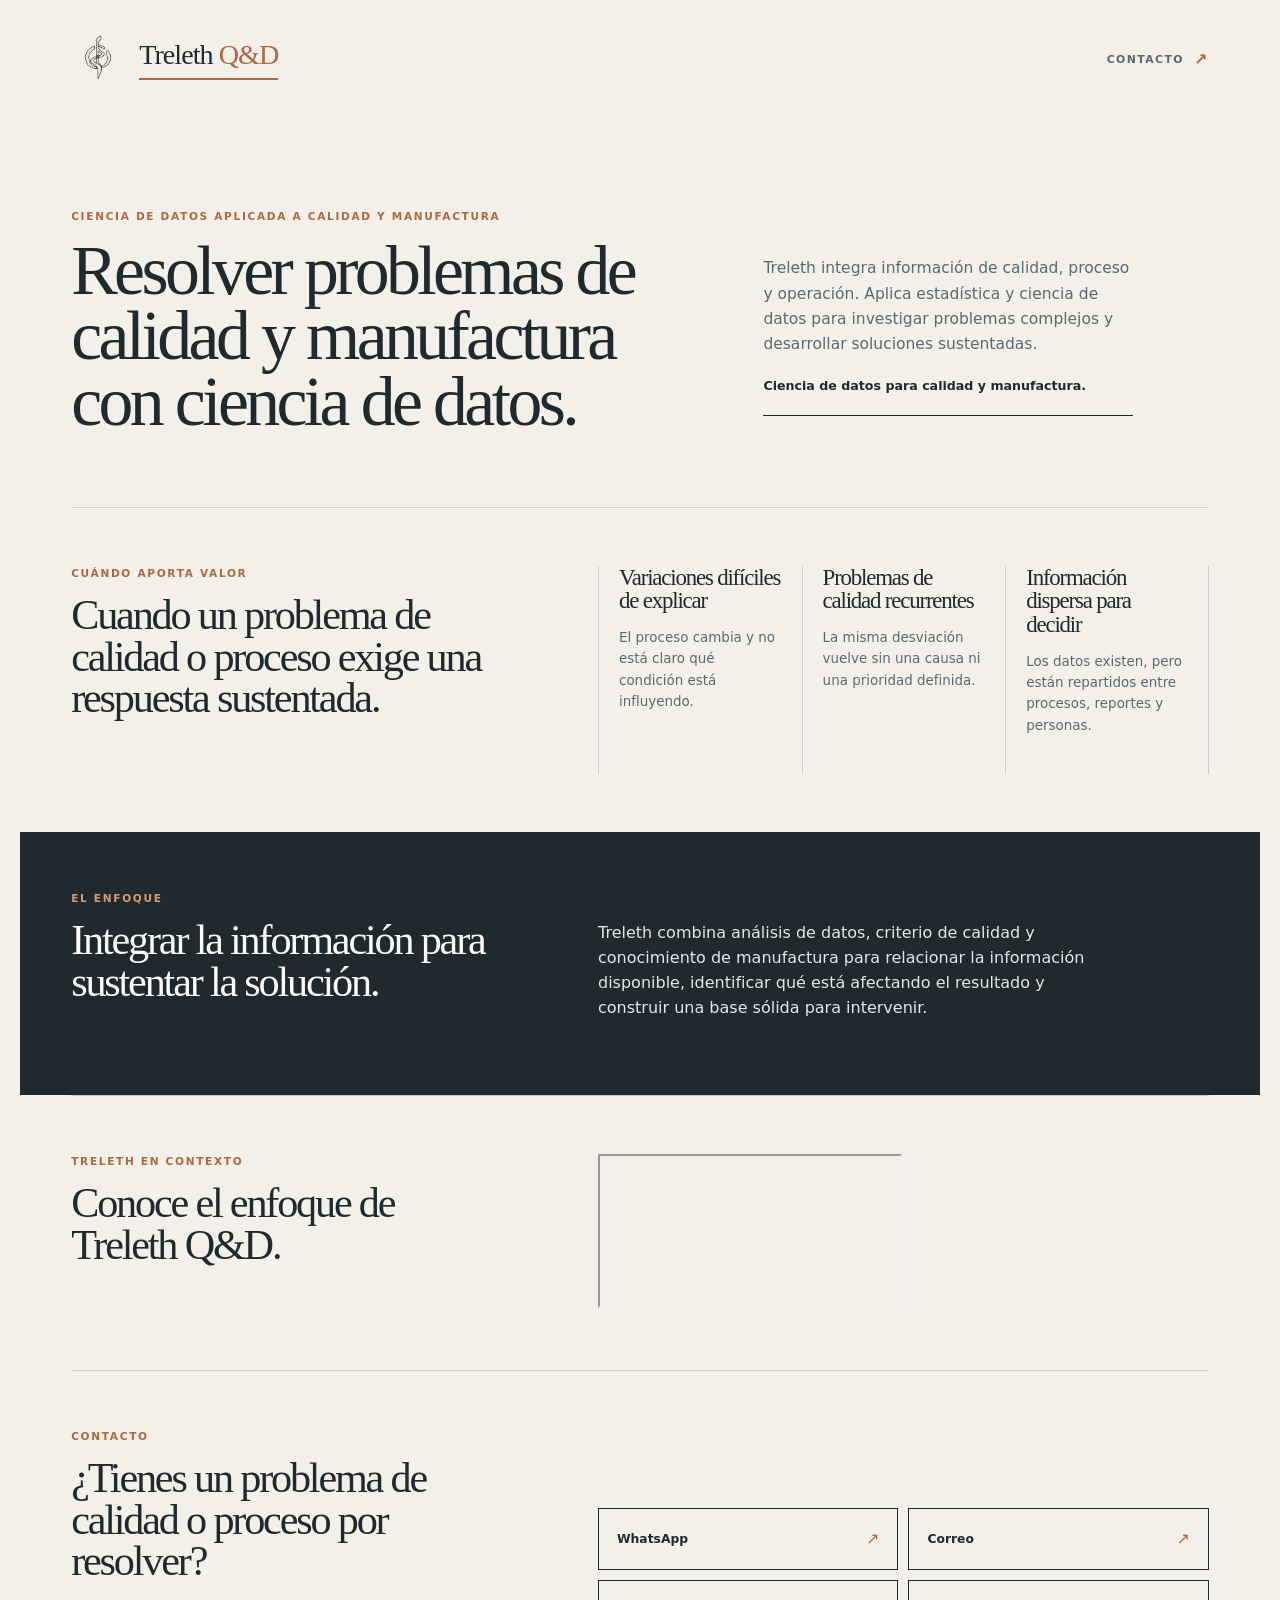
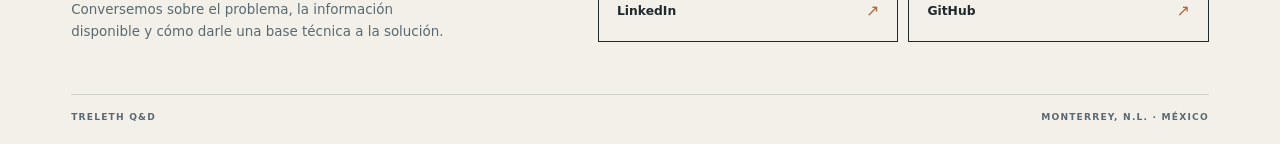
==== commit 80cb46d0: "Embed YouTube video instead of link Replaced video link with an embedded YouTube iframe." ====
--- a/index.html
+++ b/index.html
@@ -52,10 +52,9 @@
         <p class="eyebrow">Treleth en contexto</p>
         <h2 id="video-title">Conoce el enfoque de Treleth Q&amp;D.</h2>
       </div>
-      <a class="video" href="https://youtu.be/jW3Sh3a7rtU" target="_blank" rel="noreferrer" aria-label="Abrir video de Treleth Q&D en YouTube">
-        <img src="https://i.ytimg.com/vi/jW3Sh3a7rtU/hqdefault.jpg" alt="Vista previa del video de Treleth Q&D" />
-        <span class="video-play" aria-hidden="true">▶</span>
-      </a>
+      <div class="video-embed">
+        <iframe src="https://www.youtube.com/embed/jW3Sh3a7rtU?rel=0&amp;playsinline=1&amp;origin=https%3A%2F%2Fleotrevi68.github.io&amp;widget_referrer=https%3A%2F%2Fleotrevi68.github.io%2Ftreleth-landing%2F" title="Video de Treleth Q&amp;D" allow="accelerometer; autoplay; clipboard-write; encrypted-media; gyroscope; picture-in-picture; web-share" referrerpolicy="strict-origin-when-cross-origin" allowfullscreen></iframe>
+      </div>
     </section>
     <section class="contact" id="contacto" aria-labelledby="contact-title">
       <div class="section-heading">
--- a/styles.css
+++ b/styles.css
@@ -1,17 +1,37 @@
-:root { --ivory:#f1eee7; --ink:#20282d; --muted:#647078; --copper:#b16c45; --line:rgba(32,40,45,.17); --white:#fbfaf7; }
+:root { --ivory:#f3f0e9; --ink:#1f292e; --muted:#596971; --copper:#ad6742; --line:rgba(31,41,46,.17); --paper:#fbfaf7; }
 * { box-sizing:border-box; }
+html { scroll-behavior:smooth; }
 body { margin:0; background:var(--ivory); color:var(--ink); font-family:Inter,ui-sans-serif,system-ui,-apple-system,BlinkMacSystemFont,"Segoe UI",sans-serif; -webkit-font-smoothing:antialiased; }
 a { color:inherit; }
-.page-shell { width:min(100%,1280px); margin:0 auto; padding:26px clamp(24px,4.5vw,68px) 22px; }
-.site-header { display:flex; align-items:center; justify-content:space-between; gap:20px; }
-.brand-lockup { display:inline-flex; align-items:center; gap:12px; color:var(--ink); text-decoration:none; letter-spacing:.15em; font-size:1.02rem; font-weight:900; }
-.brand-symbol { width:62px; height:62px; object-fit:contain; }.wordmark { padding-bottom:8px; border-bottom:2px solid var(--copper); }.brand-lockup b,.eyebrow { color:var(--copper); }.header-note { color:var(--muted); font-size:.6rem; font-weight:800; letter-spacing:.14em; text-transform:uppercase; }
-.eyebrow { margin:0 0 13px; font-size:.66rem; font-weight:900; letter-spacing:.17em; line-height:1.35; text-transform:uppercase; }h1,h2,h3,p { margin-top:0; }h1,h2 { font-family:Georgia,"Times New Roman",serif; font-weight:400; letter-spacing:-.052em; }h1 { max-width:720px; margin-bottom:25px; font-size:clamp(3.5rem,6.1vw,6rem); line-height:.94; }h2 { margin-bottom:0; font-size:clamp(2rem,3.25vw,3.2rem); line-height:.98; }
-.hero { display:grid; grid-template-columns:minmax(0,1.18fr) minmax(300px,.72fr); gap:clamp(52px,9vw,150px); align-items:end; padding:clamp(72px,10vh,132px) 0 68px; }.intro { max-width:510px; margin-bottom:29px; color:var(--muted); font-size:1rem; line-height:1.62; }
-.primary-action,.secondary-action { display:inline-flex; align-items:center; justify-content:space-between; gap:24px; min-height:52px; padding:0 17px; font-size:.74rem; font-weight:850; letter-spacing:.025em; text-decoration:none; transition:transform .2s ease,background .2s ease,color .2s ease; }.primary-action { background:var(--ink); color:var(--white); }.primary-action b { color:#dca27f; font-size:1rem; font-weight:400; }.secondary-action { border:1px solid var(--ink); color:var(--ink); }.primary-action:hover,.secondary-action:hover,.primary-action:focus-visible,.secondary-action:focus-visible { background:var(--copper); border-color:var(--copper); color:var(--white); transform:translateY(-2px); }
-.focus-card { padding:30px 30px 28px; background:var(--ink); color:var(--white); }.focus-card h2 { max-width:250px; font-size:2.2rem; }.focus-card > p:not(.eyebrow) { margin:17px 0 28px; color:#d1d7d7; font-size:.9rem; line-height:1.55; }.focus-card ul { display:grid; gap:10px; margin:0; padding:0; list-style:none; border-top:1px solid rgba(255,255,255,.2); }.focus-card li { padding-top:10px; color:#f0e2d7; font-size:.68rem; font-weight:800; letter-spacing:.08em; text-transform:uppercase; }
-.problems,.video-section { display:grid; grid-template-columns:minmax(290px,.85fr) minmax(420px,1.15fr); gap:clamp(42px,8vw,126px); padding:54px 0; border-top:1px solid var(--line); }.section-intro h2 { max-width:390px; }.problem-grid { display:grid; grid-template-columns:repeat(3,1fr); border-left:1px solid var(--line); }.problem-grid article { min-height:215px; padding:2px 20px 0; border-right:1px solid var(--line); }.problem-grid span,.method li span { display:block; margin-bottom:29px; color:var(--copper); font-size:.62rem; font-weight:900; letter-spacing:.12em; }.problem-grid h3 { margin-bottom:12px; font-family:Georgia,"Times New Roman",serif; font-size:1.45rem; font-weight:400; letter-spacing:-.04em; line-height:1.03; }.problem-grid p { color:var(--muted); font-size:.8rem; line-height:1.48; }
-.method { display:grid; grid-template-columns:minmax(290px,.85fr) minmax(420px,1.15fr); gap:clamp(42px,8vw,126px); padding:54px 0; background:var(--ink); color:var(--white); }.method .eyebrow,.method li span { color:#dca27f; }.method h2 { max-width:350px; }.method ol { display:grid; grid-template-columns:repeat(3,1fr); margin:0; padding:0; list-style:none; border-left:1px solid rgba(255,255,255,.2); }.method li { min-height:170px; padding:2px 18px 0; border-right:1px solid rgba(255,255,255,.2); }.method strong { display:block; margin-bottom:11px; font-family:Georgia,"Times New Roman",serif; font-size:1.55rem; font-weight:400; letter-spacing:-.04em; }.method li p { margin:0; color:#c9d0d1; font-size:.78rem; line-height:1.48; }
-.video-card { position:relative; display:block; min-height:288px; overflow:hidden; background:var(--ink); box-shadow:0 18px 35px rgba(32,40,45,.14); }.video-card img { width:100%; height:100%; min-height:288px; object-fit:cover; opacity:.72; transition:transform .35s ease,opacity .35s ease; }.video-card:hover img { transform:scale(1.03); opacity:.56; }.play-badge { position:absolute; left:22px; bottom:20px; display:inline-flex; align-items:center; justify-content:space-between; gap:28px; min-width:136px; min-height:46px; padding:0 14px; background:var(--white); color:var(--ink); font-size:.73rem; font-weight:900; }.play-badge b { color:var(--copper); font-size:1rem; font-weight:400; }
-.contact { display:grid; grid-template-columns:minmax(290px,.85fr) minmax(420px,1.15fr); gap:clamp(42px,8vw,126px); align-items:end; padding:58px 0 52px; border-top:1px solid var(--line); }.contact h2 { max-width:390px; }.contact > div > p:last-child { max-width:385px; margin:18px 0 0; color:var(--muted); font-size:.88rem; line-height:1.55; }.contact-actions { display:grid; grid-template-columns:repeat(2,minmax(0,1fr)); gap:10px; }.contact-actions .primary-action,.contact-actions .secondary-action { width:100%; }.credentials { grid-column:1 / -1; display:flex; gap:22px; padding-top:8px; }.credentials a { color:var(--muted); font-size:.72rem; font-weight:750; text-decoration:none; }.credentials a:hover,.credentials a:focus-visible { color:var(--copper); }.footer { display:flex; justify-content:space-between; gap:20px; padding-top:16px; border-top:1px solid var(--line); color:var(--muted); font-size:.57rem; font-weight:800; letter-spacing:.12em; text-transform:uppercase; }
-@media (max-width:760px) { .page-shell { padding:18px 20px 16px; }.brand-symbol { width:54px; height:54px; }.brand-lockup { gap:9px; font-size:.86rem; }.header-note { max-width:120px; text-align:right; font-size:.5rem; line-height:1.45; }.hero,.problems,.video-section,.contact { display:block; }.hero { padding:47px 0 42px; }h1 { max-width:350px; font-size:clamp(2.85rem,13.3vw,4.35rem); }h2 { font-size:2rem; }.intro { margin-bottom:24px; font-size:.9rem; line-height:1.52; }.focus-card { margin-top:34px; padding:25px 22px 23px; }.focus-card h2 { font-size:1.9rem; }.problems,.video-section { padding:39px 0; }.problem-grid { grid-template-columns:1fr; margin-top:28px; border-top:1px solid var(--line); }.problem-grid article { position:relative; min-height:0; padding:17px 0 17px 48px; border-bottom:1px solid var(--line); border-right:0; }.problem-grid span { position:absolute; left:0; top:19px; margin:0; }.problem-grid h3 { margin-bottom:7px; font-size:1.35rem; }.problem-grid p { margin:0; font-size:.8rem; }.method { display:block; margin:0 -20px; padding:40px 20px; }.method ol { grid-template-columns:1fr; margin-top:26px; border-top:1px solid rgba(255,255,255,.2); }.method li { position:relative; min-height:0; padding:16px 0 16px 50px; border-bottom:1px solid rgba(255,255,255,.2); border-right:0; }.method li span { position:absolute; top:19px; left:0; margin:0; }.method strong { margin-bottom:5px; font-size:1.38rem; }.video-card,.video-card img { min-height:205px; }.contact { padding:42px 0; }.contact-actions { margin-top:27px; grid-template-columns:1fr; }.credentials { flex-direction:column; gap:11px; padding-top:7px; }.footer { padding-top:13px; font-size:.49rem; } }
+.page { width:min(100%,1240px); margin:0 auto; padding:26px clamp(24px,4vw,62px) 22px; }
+.header { display:flex; align-items:center; justify-content:space-between; gap:24px; }
+.brand { display:inline-flex; align-items:center; gap:14px; text-decoration:none; }
+.brand-mark { width:54px; height:66px; object-fit:contain; }
+.brand-name { padding-bottom:7px; border-bottom:2px solid var(--copper); font-family:Georgia,"Times New Roman",serif; font-size:clamp(1.45rem,2.2vw,1.9rem); letter-spacing:-.035em; }
+.brand-name b { color:var(--copper); font-weight:400; }
+.header-link { display:inline-flex; gap:10px; align-items:center; color:var(--muted); font-size:.68rem; font-weight:850; letter-spacing:.13em; text-decoration:none; text-transform:uppercase; }
+.header-link span { color:var(--copper); font-size:1rem; }
+.eyebrow { margin:0 0 14px; color:var(--copper); font-size:.66rem; font-weight:900; letter-spacing:.16em; line-height:1.4; text-transform:uppercase; }
+h1,h2,h3,p { margin-top:0; } h1,h2,h3 { font-family:Georgia,"Times New Roman",serif; font-weight:400; letter-spacing:-.052em; }
+h1 { max-width:700px; margin:0; font-size:clamp(3.55rem,5.45vw,5.35rem); line-height:.94; }
+h2 { margin:0; font-size:clamp(2.1rem,3.3vw,3.3rem); line-height:.98; }
+.hero { padding:clamp(80px,13vh,156px) 0 72px; }
+.hero-grid { display:grid; grid-template-columns:minmax(0,1.15fr) minmax(300px,.85fr); gap:clamp(46px,7vw,106px); align-items:center; }
+.hero-summary { max-width:370px; padding-bottom:4px; border-bottom:1px solid var(--ink); color:var(--muted); font-size:.97rem; line-height:1.62; }
+.hero-summary .summary-note { margin:20px 0 15px; color:var(--ink); font-size:.79rem; font-weight:750; line-height:1.5; }
+.signals,.approach,.video-section,.contact { display:grid; grid-template-columns:minmax(290px,.82fr) minmax(430px,1.18fr); gap:clamp(48px,8vw,130px); padding:58px 0; border-top:1px solid var(--line); }
+.section-heading h2 { max-width:415px; }
+.signal-list { display:grid; grid-template-columns:repeat(3,1fr); }
+.signal-list article { min-height:208px; padding:0 20px; border-left:1px solid var(--line); }
+.signal-list article:last-child { border-right:1px solid var(--line); }
+.signal-list h3 { margin:0 0 14px; font-size:1.43rem; line-height:1.04; }
+.signal-list p,.approach-copy p,.contact-intro { color:var(--muted); font-size:.84rem; line-height:1.58; }
+.approach { background:var(--ink); color:var(--paper); padding-inline:clamp(24px,4vw,62px); margin-inline:calc(clamp(24px,4vw,62px) * -1); }
+.approach .eyebrow { color:#d79a73; }.approach-copy { max-width:520px; padding-top:29px; font-size:1rem; line-height:1.65; }.approach-copy p { color:#e4e7e5; font-size:1rem; }
+.video { position:relative; display:block; min-height:305px; overflow:hidden; background:var(--ink); }
+.video img { display:block; width:100%; min-height:305px; object-fit:cover; opacity:.78; transition:opacity .25s ease,transform .35s ease; }.video:hover img { opacity:.58; transform:scale(1.025); }
+.video::after { content:""; position:absolute; inset:0; background:linear-gradient(90deg,rgba(20,27,31,.26),transparent 65%); }
+.video-play { position:absolute; z-index:1; inset:50% auto auto 50%; display:grid; width:70px; height:70px; place-items:center; border:1px solid rgba(255,255,255,.9); border-radius:50%; color:var(--paper); font-size:1.2rem; line-height:1; transform:translate(-50%,-50%); transition:background .2s ease,color .2s ease; }.video:hover .video-play { background:var(--paper); color:var(--ink); }
+.contact { align-items:end; padding-bottom:52px; }.contact-intro { max-width:390px; margin:18px 0 0; }.contact-links { display:grid; grid-template-columns:repeat(2,minmax(0,1fr)); gap:10px; }.contact-links a { display:flex; align-items:center; justify-content:space-between; min-height:62px; padding:0 18px; border:1px solid var(--ink); font-size:.77rem; font-weight:850; text-decoration:none; transition:background .2s ease,color .2s ease,transform .2s ease; }.contact-links a b { color:var(--copper); font-size:1rem; font-weight:400; }.contact-links a:hover,.contact-links a:focus-visible { background:var(--ink); color:var(--paper); transform:translateY(-2px); }
+footer { display:flex; justify-content:space-between; gap:20px; padding-top:17px; border-top:1px solid var(--line); color:var(--muted); font-size:.57rem; font-weight:850; letter-spacing:.13em; text-transform:uppercase; }
+@media (max-width:760px) { .page { padding:18px 20px 16px; }.brand-mark { width:44px; height:55px; }.brand { gap:10px; }.brand-name { font-size:1.42rem; }.header-link { font-size:.58rem; } .hero { padding:58px 0 50px; }.hero-grid,.signals,.approach,.video-section,.contact { display:block; }h1 { max-width:360px; font-size:clamp(3.1rem,14.1vw,4.6rem); }.hero-summary { margin-top:32px; padding-bottom:17px; }.signals,.video-section,.contact { padding:42px 0; }.signal-list { grid-template-columns:1fr; margin-top:30px; border-top:1px solid var(--line); }.signal-list article { min-height:0; padding:17px 0; border-left:0; border-right:0!important; border-bottom:1px solid var(--line); }.signal-list h3 { margin-bottom:7px; font-size:1.34rem; }.signal-list p { margin:0; }.approach { margin-inline:-20px; padding:42px 20px; }.approach-copy { margin-top:28px; padding-top:0; }.video { margin-top:29px; min-height:210px; }.video img { min-height:210px; }.video-play { width:58px; height:58px; font-size:1rem; }.contact-links { margin-top:29px; grid-template-columns:1fr; }.contact-links a { min-height:57px; }.contact { padding-bottom:42px; }footer { font-size:.48rem; } }
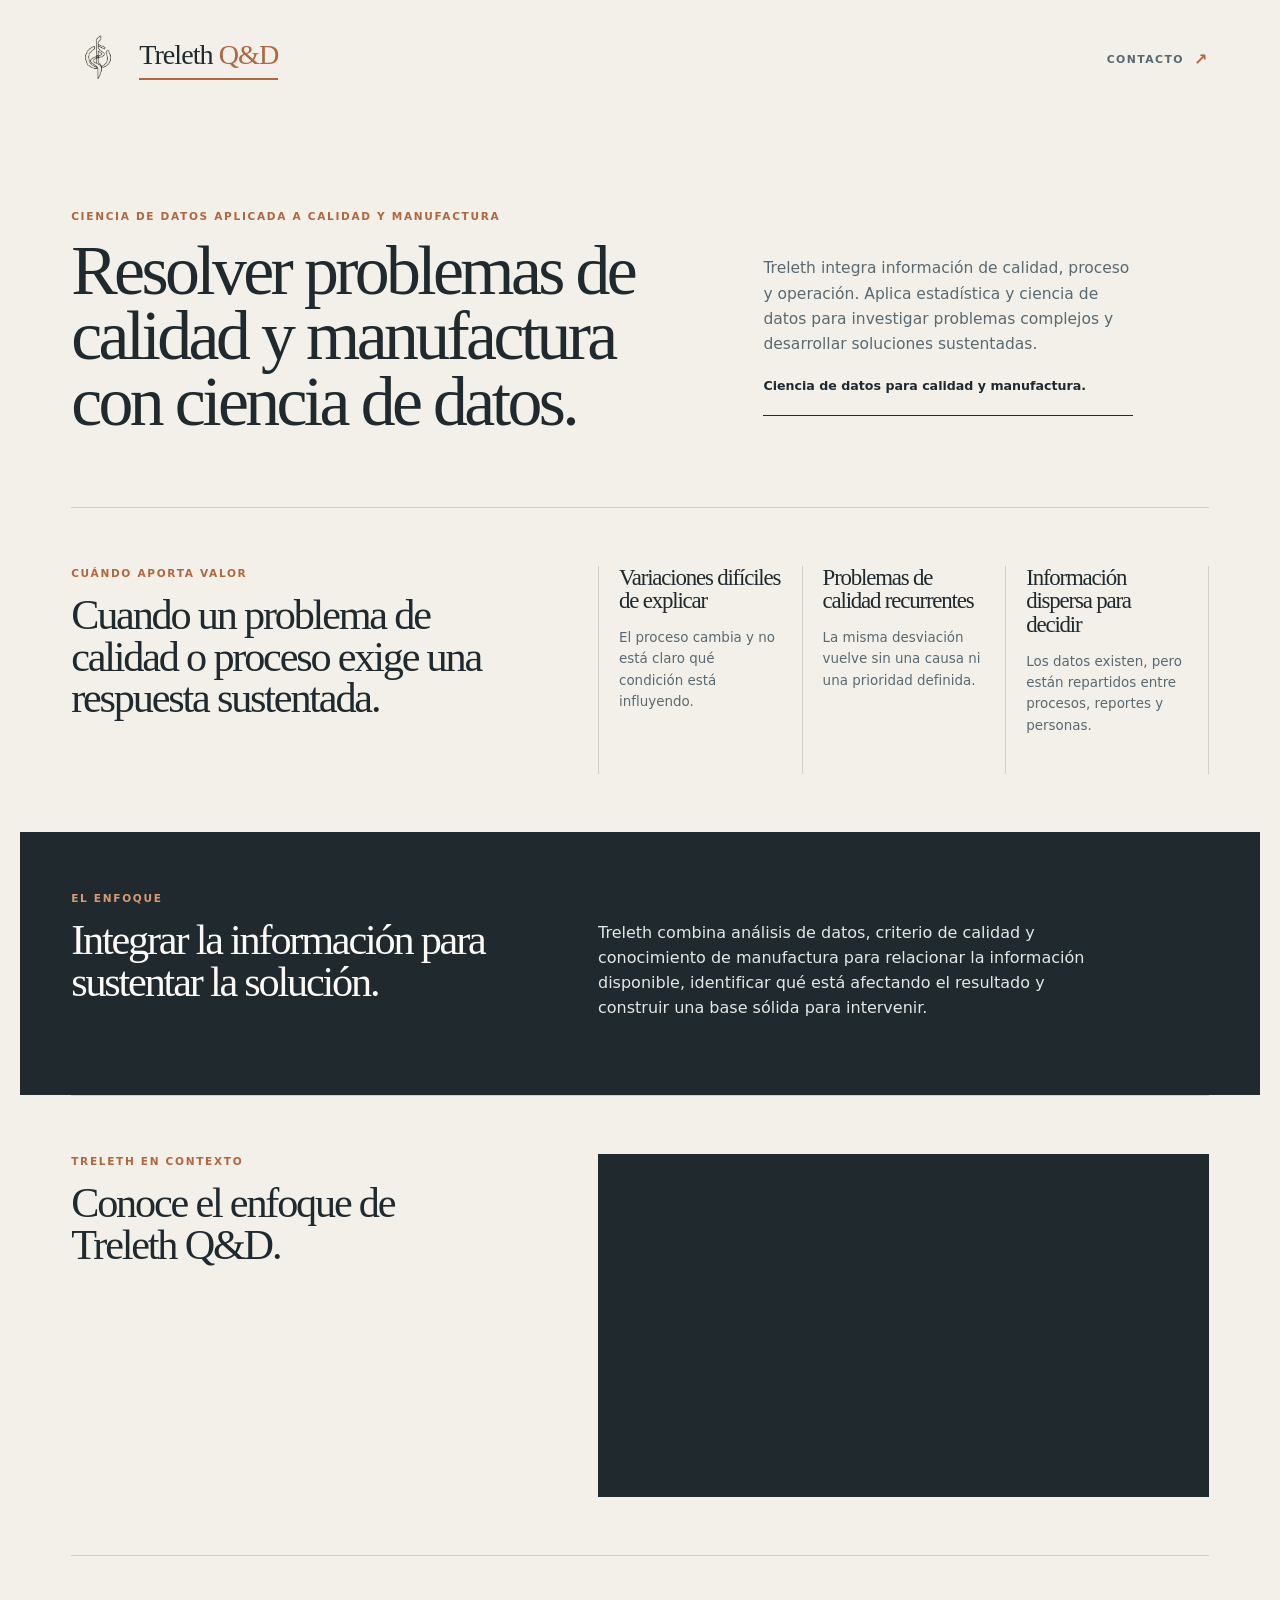
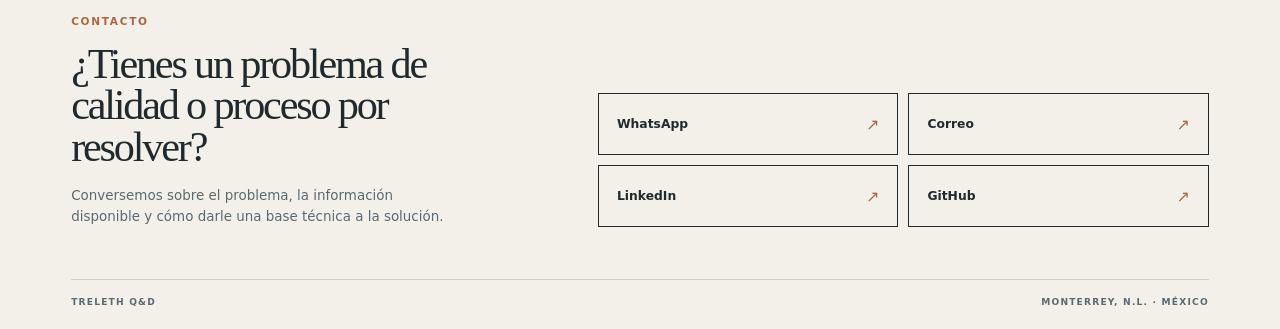
==== commit f8ba3d4b: "Fix YouTube embed identification Added referrer meta tag to improve security and privacy." ====
--- a/index.html
+++ b/index.html
@@ -1,75 +1 @@
-<!doctype html>
-<html lang="es">
-<head>
-  <meta charset="utf-8" />
-  <meta name="viewport" content="width=device-width, initial-scale=1, viewport-fit=cover" />
-  <meta name="theme-color" content="#1f292e" />
-  <meta name="description" content="Treleth Q&D: ciencia de datos aplicada a calidad y manufactura." />
-  <title>Treleth Q&D | Ciencia de datos para calidad y manufactura</title>
-  <link rel="stylesheet" href="styles.css" />
-</head>
-<body>
-  <main class="page">
-    <header class="header">
-      <a class="brand" href="#inicio" aria-label="Treleth Q&D, inicio">
-        <img src="assets/logo-treleth.png" alt="" class="brand-mark" />
-        <span class="brand-name">Treleth <b>Q&amp;D</b></span>
-      </a>
-      <a class="header-link" href="#contacto">Contacto <span>↗</span></a>
-    </header>
-    <section class="hero" id="inicio" aria-labelledby="title">
-      <p class="eyebrow">Ciencia de datos aplicada a calidad y manufactura</p>
-      <div class="hero-grid">
-        <h1 id="title">Resolver problemas de calidad y manufactura con ciencia de datos.</h1>
-        <div class="hero-summary">
-          <p>Treleth integra información de calidad, proceso y operación. Aplica estadística y ciencia de datos para investigar problemas complejos y desarrollar soluciones sustentadas.</p>
-          <p class="summary-note">Ciencia de datos para calidad y manufactura.</p>
-        </div>
-      </div>
-    </section>
-    <section class="signals" aria-labelledby="signals-title">
-      <div class="section-heading">
-        <p class="eyebrow">Cuándo aporta valor</p>
-        <h2 id="signals-title">Cuando un problema de calidad o proceso exige una respuesta sustentada.</h2>
-      </div>
-      <div class="signal-list">
-        <article><h3>Variaciones difíciles de explicar</h3><p>El proceso cambia y no está claro qué condición está influyendo.</p></article>
-        <article><h3>Problemas de calidad recurrentes</h3><p>La misma desviación vuelve sin una causa ni una prioridad definida.</p></article>
-        <article><h3>Información dispersa para decidir</h3><p>Los datos existen, pero están repartidos entre procesos, reportes y personas.</p></article>
-      </div>
-    </section>
-    <section class="approach" aria-labelledby="approach-title">
-      <div class="section-heading">
-        <p class="eyebrow">El enfoque</p>
-        <h2 id="approach-title">Integrar la información para sustentar la solución.</h2>
-      </div>
-      <div class="approach-copy">
-        <p>Treleth combina análisis de datos, criterio de calidad y conocimiento de manufactura para relacionar la información disponible, identificar qué está afectando el resultado y construir una base sólida para intervenir.</p>
-      </div>
-    </section>
-    <section class="video-section" aria-labelledby="video-title">
-      <div class="section-heading">
-        <p class="eyebrow">Treleth en contexto</p>
-        <h2 id="video-title">Conoce el enfoque de Treleth Q&amp;D.</h2>
-      </div>
-      <div class="video-embed">
-        <iframe src="https://www.youtube.com/embed/jW3Sh3a7rtU?rel=0&amp;playsinline=1&amp;origin=https%3A%2F%2Fleotrevi68.github.io&amp;widget_referrer=https%3A%2F%2Fleotrevi68.github.io%2Ftreleth-landing%2F" title="Video de Treleth Q&amp;D" allow="accelerometer; autoplay; clipboard-write; encrypted-media; gyroscope; picture-in-picture; web-share" referrerpolicy="strict-origin-when-cross-origin" allowfullscreen></iframe>
-      </div>
-    </section>
-    <section class="contact" id="contacto" aria-labelledby="contact-title">
-      <div class="section-heading">
-        <p class="eyebrow">Contacto</p>
-        <h2 id="contact-title">¿Tienes un problema de calidad o proceso por resolver?</h2>
-        <p class="contact-intro">Conversemos sobre el problema, la información disponible y cómo darle una base técnica a la solución.</p>
-      </div>
-      <nav class="contact-links" aria-label="Formas de contacto">
-        <a href="https://wa.me/528110664451" target="_blank" rel="noreferrer"><span>WhatsApp</span><b>↗</b></a>
-        <a href="mailto:j.leopoldo.trevino.martinez@gmail.com"><span>Correo</span><b>↗</b></a>
-        <a href="https://www.linkedin.com/in/leopoldo-trevino" target="_blank" rel="noreferrer"><span>LinkedIn</span><b>↗</b></a>
-        <a href="https://github.com/LeoTrevi68" target="_blank" rel="noreferrer"><span>GitHub</span><b>↗</b></a>
-      </nav>
-    </section>
-    <footer><span>Treleth Q&amp;D</span><span>Monterrey, N.L. · México</span></footer>
-  </main>
-</body>
-</html>
+<!doctype html><html lang="es"><head><meta charset="utf-8"><meta name="viewport" content="width=device-width, initial-scale=1, viewport-fit=cover"><meta name="referrer" content="strict-origin-when-cross-origin"><meta name="theme-color" content="#1f292e"><meta name="description" content="Treleth Q&D: ciencia de datos aplicada a calidad y manufactura."><title>Treleth Q&D | Ciencia de datos para calidad y manufactura</title><link rel="stylesheet" href="styles.css"></head><body><main class="page"><header class="header"><a class="brand" href="#inicio" aria-label="Treleth Q&D, inicio"><img src="assets/logo-treleth.png" alt="" class="brand-mark"><span class="brand-name">Treleth <b>Q&amp;D</b></span></a><a class="header-link" href="#contacto">Contacto <span>↗</span></a></header><section class="hero" id="inicio" aria-labelledby="title"><p class="eyebrow">Ciencia de datos aplicada a calidad y manufactura</p><div class="hero-grid"><h1 id="title">Resolver problemas de calidad y manufactura con ciencia de datos.</h1><div class="hero-summary"><p>Treleth integra información de calidad, proceso y operación. Aplica estadística y ciencia de datos para investigar problemas complejos y desarrollar soluciones sustentadas.</p><p class="summary-note">Ciencia de datos para calidad y manufactura.</p></div></div></section><section class="signals" aria-labelledby="signals-title"><div class="section-heading"><p class="eyebrow">Cuándo aporta valor</p><h2 id="signals-title">Cuando un problema de calidad o proceso exige una respuesta sustentada.</h2></div><div class="signal-list"><article><h3>Variaciones difíciles de explicar</h3><p>El proceso cambia y no está claro qué condición está influyendo.</p></article><article><h3>Problemas de calidad recurrentes</h3><p>La misma desviación vuelve sin una causa ni una prioridad definida.</p></article><article><h3>Información dispersa para decidir</h3><p>Los datos existen, pero están repartidos entre procesos, reportes y personas.</p></article></div></section><section class="approach" aria-labelledby="approach-title"><div class="section-heading"><p class="eyebrow">El enfoque</p><h2 id="approach-title">Integrar la información para sustentar la solución.</h2></div><div class="approach-copy"><p>Treleth combina análisis de datos, criterio de calidad y conocimiento de manufactura para relacionar la información disponible, identificar qué está afectando el resultado y construir una base sólida para intervenir.</p></div></section><section class="video-section" aria-labelledby="video-title"><div class="section-heading"><p class="eyebrow">Treleth en contexto</p><h2 id="video-title">Conoce el enfoque de Treleth Q&amp;D.</h2></div><div class="video-embed"><iframe src="https://www.youtube.com/embed/jW3Sh3a7rtU?enablejsapi=1&amp;rel=0&amp;playsinline=1&amp;origin=https%3A%2F%2Fleotrevi68.github.io&amp;widget_referrer=https%3A%2F%2Fleotrevi68.github.io%2Ftreleth-landing%2F" title="Video de Treleth Q&amp;D" allow="accelerometer; autoplay; clipboard-write; encrypted-media; gyroscope; picture-in-picture; web-share" referrerpolicy="strict-origin-when-cross-origin" allowfullscreen></iframe></div></section><section class="contact" id="contacto" aria-labelledby="contact-title"><div class="section-heading"><p class="eyebrow">Contacto</p><h2 id="contact-title">¿Tienes un problema de calidad o proceso por resolver?</h2><p class="contact-intro">Conversemos sobre el problema, la información disponible y cómo darle una base técnica a la solución.</p></div><nav class="contact-links" aria-label="Formas de contacto"><a href="https://wa.me/528110664451" target="_blank" rel="noreferrer"><span>WhatsApp</span><b>↗</b></a><a href="mailto:j.leopoldo.trevino.martinez@gmail.com"><span>Correo</span><b>↗</b></a><a href="https://www.linkedin.com/in/leopoldo-trevino" target="_blank" rel="noreferrer"><span>LinkedIn</span><b>↗</b></a><a href="https://github.com/LeoTrevi68" target="_blank" rel="noreferrer"><span>GitHub</span><b>↗</b></a></nav></section><footer><span>Treleth Q&amp;D</span><span>Monterrey, N.L. · México</span></footer></main></body></html>
--- a/styles.css
+++ b/styles.css
@@ -28,10 +28,8 @@
 .signal-list p,.approach-copy p,.contact-intro { color:var(--muted); font-size:.84rem; line-height:1.58; }
 .approach { background:var(--ink); color:var(--paper); padding-inline:clamp(24px,4vw,62px); margin-inline:calc(clamp(24px,4vw,62px) * -1); }
 .approach .eyebrow { color:#d79a73; }.approach-copy { max-width:520px; padding-top:29px; font-size:1rem; line-height:1.65; }.approach-copy p { color:#e4e7e5; font-size:1rem; }
-.video { position:relative; display:block; min-height:305px; overflow:hidden; background:var(--ink); }
-.video img { display:block; width:100%; min-height:305px; object-fit:cover; opacity:.78; transition:opacity .25s ease,transform .35s ease; }.video:hover img { opacity:.58; transform:scale(1.025); }
-.video::after { content:""; position:absolute; inset:0; background:linear-gradient(90deg,rgba(20,27,31,.26),transparent 65%); }
-.video-play { position:absolute; z-index:1; inset:50% auto auto 50%; display:grid; width:70px; height:70px; place-items:center; border:1px solid rgba(255,255,255,.9); border-radius:50%; color:var(--paper); font-size:1.2rem; line-height:1; transform:translate(-50%,-50%); transition:background .2s ease,color .2s ease; }.video:hover .video-play { background:var(--paper); color:var(--ink); }
+.video-embed { aspect-ratio:16/9; min-height:305px; overflow:hidden; background:var(--ink); }
+.video-embed iframe { display:block; width:100%; height:100%; min-height:305px; border:0; }
 .contact { align-items:end; padding-bottom:52px; }.contact-intro { max-width:390px; margin:18px 0 0; }.contact-links { display:grid; grid-template-columns:repeat(2,minmax(0,1fr)); gap:10px; }.contact-links a { display:flex; align-items:center; justify-content:space-between; min-height:62px; padding:0 18px; border:1px solid var(--ink); font-size:.77rem; font-weight:850; text-decoration:none; transition:background .2s ease,color .2s ease,transform .2s ease; }.contact-links a b { color:var(--copper); font-size:1rem; font-weight:400; }.contact-links a:hover,.contact-links a:focus-visible { background:var(--ink); color:var(--paper); transform:translateY(-2px); }
 footer { display:flex; justify-content:space-between; gap:20px; padding-top:17px; border-top:1px solid var(--line); color:var(--muted); font-size:.57rem; font-weight:850; letter-spacing:.13em; text-transform:uppercase; }
-@media (max-width:760px) { .page { padding:18px 20px 16px; }.brand-mark { width:44px; height:55px; }.brand { gap:10px; }.brand-name { font-size:1.42rem; }.header-link { font-size:.58rem; } .hero { padding:58px 0 50px; }.hero-grid,.signals,.approach,.video-section,.contact { display:block; }h1 { max-width:360px; font-size:clamp(3.1rem,14.1vw,4.6rem); }.hero-summary { margin-top:32px; padding-bottom:17px; }.signals,.video-section,.contact { padding:42px 0; }.signal-list { grid-template-columns:1fr; margin-top:30px; border-top:1px solid var(--line); }.signal-list article { min-height:0; padding:17px 0; border-left:0; border-right:0!important; border-bottom:1px solid var(--line); }.signal-list h3 { margin-bottom:7px; font-size:1.34rem; }.signal-list p { margin:0; }.approach { margin-inline:-20px; padding:42px 20px; }.approach-copy { margin-top:28px; padding-top:0; }.video { margin-top:29px; min-height:210px; }.video img { min-height:210px; }.video-play { width:58px; height:58px; font-size:1rem; }.contact-links { margin-top:29px; grid-template-columns:1fr; }.contact-links a { min-height:57px; }.contact { padding-bottom:42px; }footer { font-size:.48rem; } }
+@media (max-width:760px) { .page { padding:18px 20px 16px; }.brand-mark { width:44px; height:55px; }.brand { gap:10px; }.brand-name { font-size:1.42rem; }.header-link { font-size:.58rem; } .hero { padding:58px 0 50px; }.hero-grid,.signals,.approach,.video-section,.contact { display:block; }h1 { max-width:360px; font-size:clamp(3.1rem,14.1vw,4.6rem); }.hero-summary { margin-top:32px; padding-bottom:17px; }.signals,.video-section,.contact { padding:42px 0; }.signal-list { grid-template-columns:1fr; margin-top:30px; border-top:1px solid var(--line); }.signal-list article { min-height:0; padding:17px 0; border-left:0; border-right:0!important; border-bottom:1px solid var(--line); }.signal-list h3 { margin-bottom:7px; font-size:1.34rem; }.signal-list p { margin:0; }.approach { margin-inline:-20px; padding:42px 20px; }.approach-copy { margin-top:28px; padding-top:0; }.video-embed { margin-top:29px; min-height:210px; }.video-embed iframe { min-height:210px; }.contact-links { margin-top:29px; grid-template-columns:1fr; }.contact-links a { min-height:57px; }.contact { padding-bottom:42px; }footer { font-size:.48rem; } }
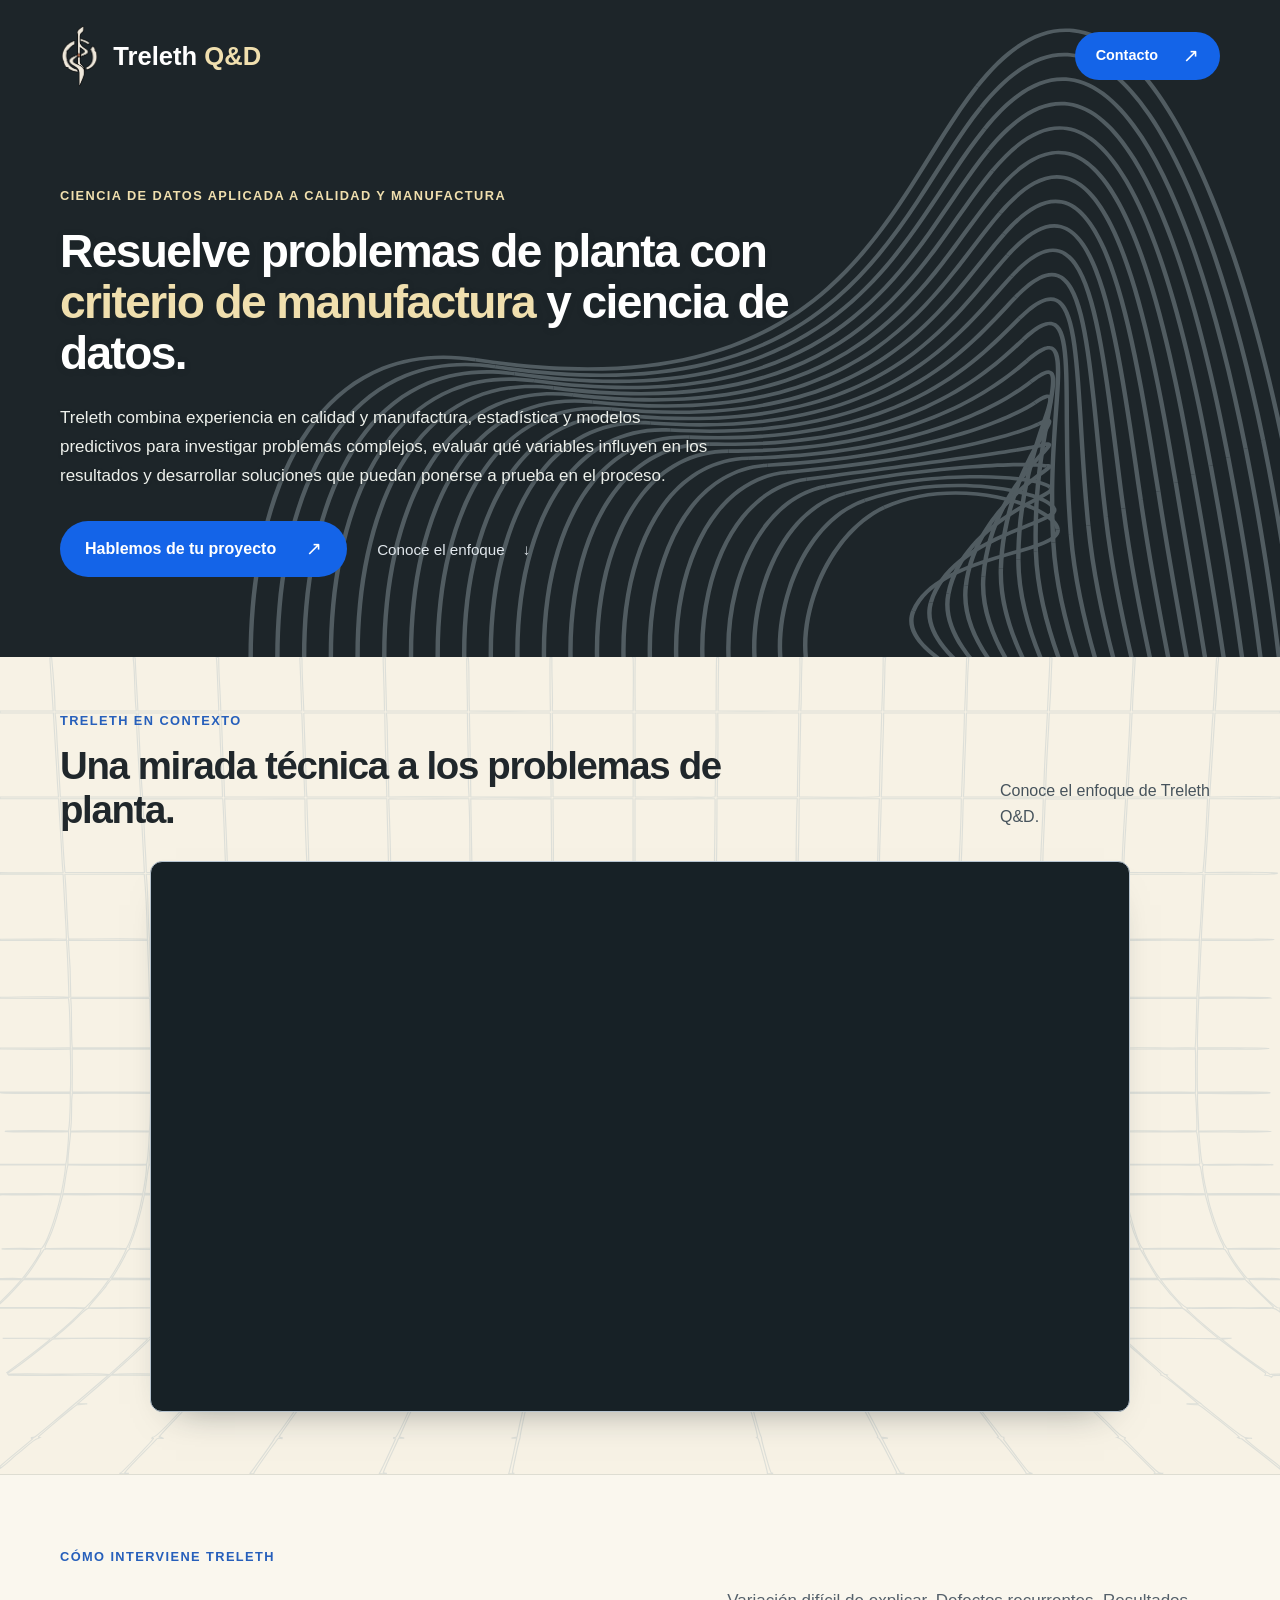
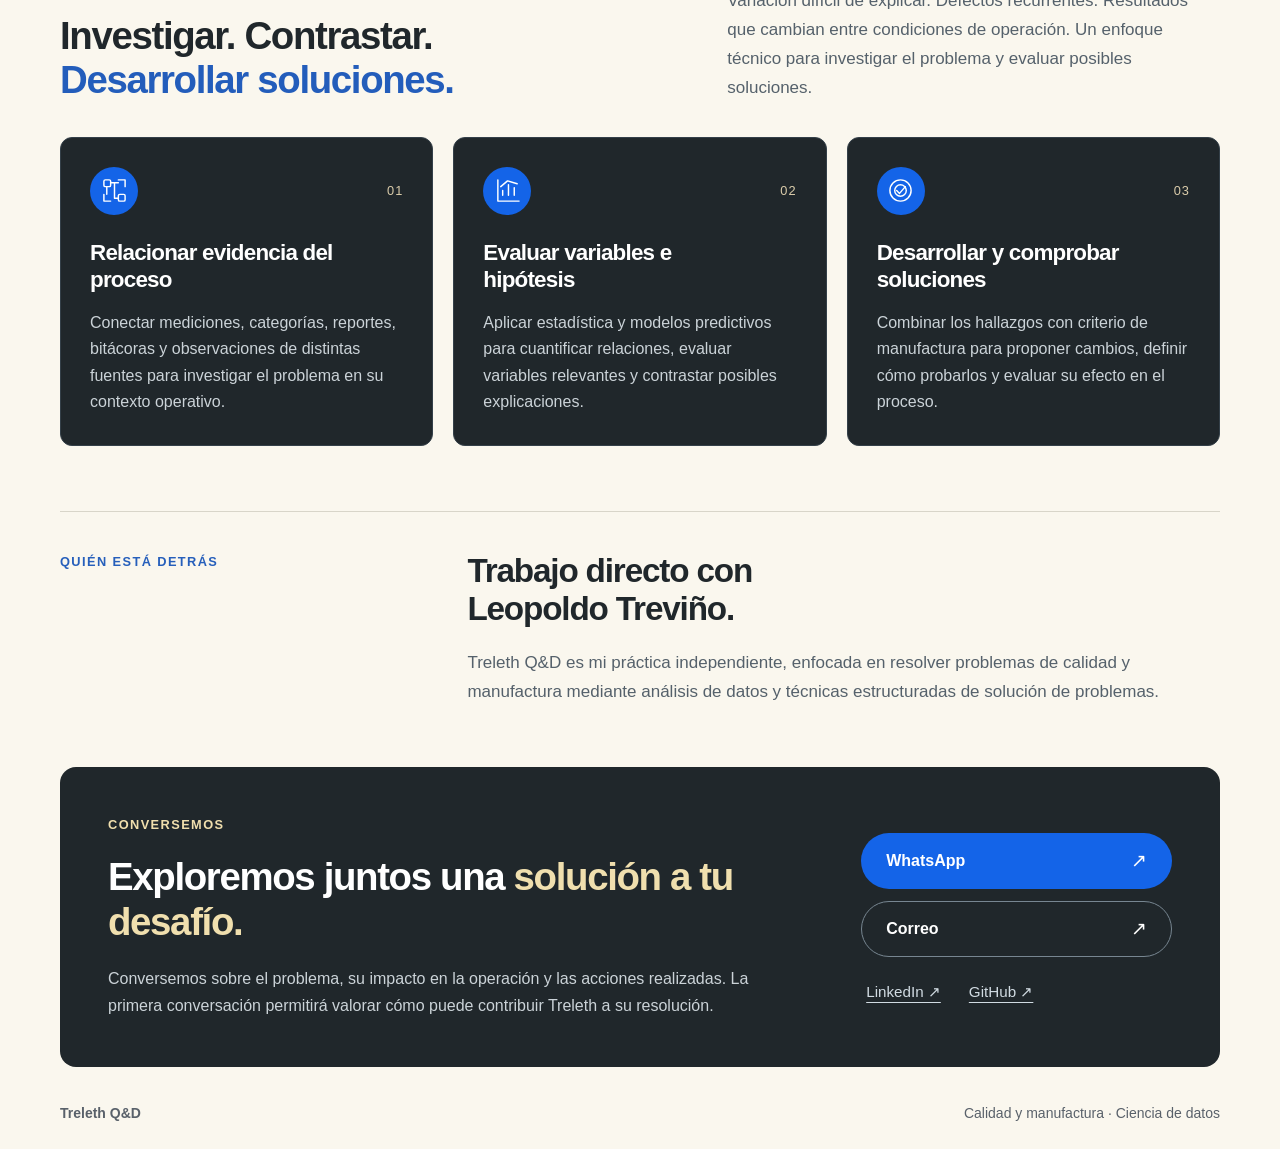
==== commit cf2c3430: "Update Treleth landing with refined wave design and direct contact" ====
--- a/index.html
+++ b/index.html
@@ -1 +1,60 @@
-<!doctype html><html lang="es"><head><meta charset="utf-8"><meta name="viewport" content="width=device-width, initial-scale=1, viewport-fit=cover"><meta name="referrer" content="strict-origin-when-cross-origin"><meta name="theme-color" content="#1f292e"><meta name="description" content="Treleth Q&D: ciencia de datos aplicada a calidad y manufactura."><title>Treleth Q&D | Ciencia de datos para calidad y manufactura</title><link rel="stylesheet" href="styles.css"></head><body><main class="page"><header class="header"><a class="brand" href="#inicio" aria-label="Treleth Q&D, inicio"><img src="assets/logo-treleth.png" alt="" class="brand-mark"><span class="brand-name">Treleth <b>Q&amp;D</b></span></a><a class="header-link" href="#contacto">Contacto <span>↗</span></a></header><section class="hero" id="inicio" aria-labelledby="title"><p class="eyebrow">Ciencia de datos aplicada a calidad y manufactura</p><div class="hero-grid"><h1 id="title">Resolver problemas de calidad y manufactura con ciencia de datos.</h1><div class="hero-summary"><p>Treleth integra información de calidad, proceso y operación. Aplica estadística y ciencia de datos para investigar problemas complejos y desarrollar soluciones sustentadas.</p><p class="summary-note">Ciencia de datos para calidad y manufactura.</p></div></div></section><section class="signals" aria-labelledby="signals-title"><div class="section-heading"><p class="eyebrow">Cuándo aporta valor</p><h2 id="signals-title">Cuando un problema de calidad o proceso exige una respuesta sustentada.</h2></div><div class="signal-list"><article><h3>Variaciones difíciles de explicar</h3><p>El proceso cambia y no está claro qué condición está influyendo.</p></article><article><h3>Problemas de calidad recurrentes</h3><p>La misma desviación vuelve sin una causa ni una prioridad definida.</p></article><article><h3>Información dispersa para decidir</h3><p>Los datos existen, pero están repartidos entre procesos, reportes y personas.</p></article></div></section><section class="approach" aria-labelledby="approach-title"><div class="section-heading"><p class="eyebrow">El enfoque</p><h2 id="approach-title">Integrar la información para sustentar la solución.</h2></div><div class="approach-copy"><p>Treleth combina análisis de datos, criterio de calidad y conocimiento de manufactura para relacionar la información disponible, identificar qué está afectando el resultado y construir una base sólida para intervenir.</p></div></section><section class="video-section" aria-labelledby="video-title"><div class="section-heading"><p class="eyebrow">Treleth en contexto</p><h2 id="video-title">Conoce el enfoque de Treleth Q&amp;D.</h2></div><div class="video-embed"><iframe src="https://www.youtube.com/embed/jW3Sh3a7rtU?enablejsapi=1&amp;rel=0&amp;playsinline=1&amp;origin=https%3A%2F%2Fleotrevi68.github.io&amp;widget_referrer=https%3A%2F%2Fleotrevi68.github.io%2Ftreleth-landing%2F" title="Video de Treleth Q&amp;D" allow="accelerometer; autoplay; clipboard-write; encrypted-media; gyroscope; picture-in-picture; web-share" referrerpolicy="strict-origin-when-cross-origin" allowfullscreen></iframe></div></section><section class="contact" id="contacto" aria-labelledby="contact-title"><div class="section-heading"><p class="eyebrow">Contacto</p><h2 id="contact-title">¿Tienes un problema de calidad o proceso por resolver?</h2><p class="contact-intro">Conversemos sobre el problema, la información disponible y cómo darle una base técnica a la solución.</p></div><nav class="contact-links" aria-label="Formas de contacto"><a href="https://wa.me/528110664451" target="_blank" rel="noreferrer"><span>WhatsApp</span><b>↗</b></a><a href="mailto:j.leopoldo.trevino.martinez@gmail.com"><span>Correo</span><b>↗</b></a><a href="https://www.linkedin.com/in/leopoldo-trevino" target="_blank" rel="noreferrer"><span>LinkedIn</span><b>↗</b></a><a href="https://github.com/LeoTrevi68" target="_blank" rel="noreferrer"><span>GitHub</span><b>↗</b></a></nav></section><footer><span>Treleth Q&amp;D</span><span>Monterrey, N.L. · México</span></footer></main></body></html>
+<!doctype html>
+<html lang="es">
+<head>
+  <meta charset="utf-8">
+  <meta name="viewport" content="width=device-width, initial-scale=1">
+  <meta name="referrer" content="strict-origin-when-cross-origin">
+  <meta name="theme-color" content="#20282d">
+  <meta name="description" content="Treleth Q&D combina criterio de manufactura, estadística y ciencia de datos para investigar y resolver problemas de calidad y manufactura.">
+  <title>Treleth Q&D | Ciencia de datos aplicada a manufactura</title>
+  <style>
+:root{--ink:#20272b;--paper:#f7f8fa;--blue:#1464e8;--light-blue:#83afff;--muted:#55616b;--line:#d9dfe4;font-family:Arial,Helvetica,sans-serif;color:var(--ink);background:var(--paper);font-synthesis:none}*{box-sizing:border-box}html{scroll-behavior:smooth;scroll-padding-top:24px}body{margin:0;-webkit-font-smoothing:antialiased}a{color:inherit}a:focus-visible{outline:3px solid #e8a854;outline-offset:5px}.shell{width:min(calc(100% - 80px),1160px);margin-inline:auto}.skip-link{position:absolute;top:8px;left:8px;z-index:9;padding:12px;background:white;transform:translateY(-180%)}.skip-link:focus{transform:none}.hero{position:relative;background:#1d2529;color:white;overflow:hidden}.nav{position:relative;z-index:2;display:flex;align-items:center;justify-content:space-between;gap:24px;padding-block:24px;border-bottom:1px solid #ffffff12}.brand{display:flex;align-items:center;gap:14px;text-decoration:none;font-size:1.6rem;font-weight:700;white-space:nowrap}.brand img{display:block;width:auto;height:64px;object-fit:contain}.brand b{color:var(--light-blue)}.button{display:inline-flex;align-items:center;justify-content:center;gap:30px;min-height:50px;padding:14px 24px;border:1px solid transparent;border-radius:999px;background:var(--blue);color:white;text-decoration:none;font-size:1rem;font-weight:700;line-height:1.35;transition:background .18s,transform .18s}.button:hover{background:#0c51c2;transform:translateY(-2px)}.button span{font-size:1.2rem}.button-small{min-height:44px;font-size:.9rem;padding:10px 20px;gap:25px}.hero-grid{position:relative;padding-block:74px 80px;min-height:535px}.hero-copy{position:relative;z-index:1;max-width:770px}.eyebrow{font-size:.8rem;font-weight:700;line-height:1.6;letter-spacing:.11em;text-transform:uppercase;color:#265fbb;margin:0 0 20px}.hero .eyebrow,.contact-card .eyebrow{color:var(--light-blue)}h1,h2,h3,p{overflow-wrap:break-word}h1,h2,h3{margin:0;letter-spacing:-.035em}h1{font-size:clamp(2.45rem,4vw,3.6rem);line-height:1.1;max-width:760px}h1 span{color:var(--light-blue)}.lead{max-width:655px;font-size:1.0625rem;line-height:1.7;color:#cbd3d8;margin:26px 0 30px}.hero-actions{display:flex;align-items:center;gap:30px;flex-wrap:wrap}.text-link{display:inline-flex;align-items:center;gap:18px;min-height:48px;font-size:.95rem;text-decoration:none;color:#e1e7ec}.text-link:hover{text-decoration:underline;text-underline-offset:6px}.contours{position:absolute;width:810px;height:690px;right:-260px;top:-88px;color:#849baa;opacity:.3;pointer-events:none;mask-image:linear-gradient(90deg,transparent 0%,#000 45%)}section{scroll-margin-top:20px}h2{font-size:clamp(1.9rem,3vw,2.55rem);line-height:1.16}h2 span{color:#235dbb}.video-section{padding:54px 0 62px;background:#edf1f5;border-bottom:1px solid var(--line)}.video-heading{display:flex;justify-content:space-between;align-items:end;gap:36px;margin-bottom:28px}.video-heading h2{max-width:690px}.video-heading .eyebrow{margin-bottom:12px}.video-heading>p{color:var(--muted);font-size:1rem;line-height:1.6;max-width:220px;margin:0 0 3px}.video{max-width:980px;margin-inline:auto;aspect-ratio:16/9;background:#172126;border:1px solid #b7c4d0;border-radius:12px;overflow:hidden;box-shadow:0 18px 38px -26px #17212690}.video iframe{display:block;width:100%;height:100%;border:0}.capabilities{padding-block:72px 65px}.capabilities>.section-heading{display:grid;grid-template-columns:minmax(0,1.1fr) minmax(0,.9fr);column-gap:65px;align-items:end}.capabilities .eyebrow{grid-column:1/-1}.section-intro{font-size:1.0625rem;line-height:1.7;color:var(--muted);margin:0}.cards{display:grid;grid-template-columns:repeat(3,minmax(0,1fr));gap:20px;margin-top:34px}.cards article{padding:29px;background:var(--ink);color:white;border:1px solid #344049;border-radius:12px}.card-top{display:flex;align-items:center;justify-content:space-between}.icon{display:grid;place-items:center;width:48px;height:48px;background:#1464e8;border-radius:50%;color:white}.icon svg{width:27px;height:27px}.number{font-size:.8rem;letter-spacing:.08em;color:#94a4b0}.cards h3{font-size:1.4rem;line-height:1.23;margin:24px 0 16px;max-width:280px}.cards p{font-size:1rem;line-height:1.65;color:#cbd3d8;margin:0}.practice{display:grid;grid-template-columns:minmax(0,.65fr) minmax(0,1.35fr);gap:45px;border-top:1px solid var(--line);padding-block:40px 60px}.practice p:not(.eyebrow){font-size:1.0625rem;line-height:1.7;color:var(--muted);max-width:700px;margin:20px 0 0}.practice h2{font-size:clamp(1.8rem,2.6vw,2.25rem)}.contact-area{padding-bottom:18px}.contact-card{position:relative;display:grid;grid-template-columns:minmax(0,1.55fr) minmax(0,.7fr);gap:65px;align-items:center;background:var(--ink);color:white;border-radius:16px;padding:48px}.contact-card h2 span{color:var(--light-blue)}.contact-copy>p:last-child{color:#cbd3d8;font-size:1rem;line-height:1.7;margin:21px 0 0}.contact-actions{display:grid;gap:12px;min-width:0}.contact-actions .button{justify-content:space-between;font-size:1rem;gap:15px}.button-outline{background:transparent;border-color:#778691}.button-outline:hover{background:#33414e}.social{display:flex;gap:28px;flex-wrap:wrap;margin:14px 5px 0}.social a{font-size:.95rem;color:#d1dbe2;text-underline-offset:5px}.social a:hover{color:white}footer{display:flex;justify-content:space-between;gap:20px;padding-block:20px 28px;font-size:.875rem;color:var(--muted)}footer>span:first-child{font-weight:700}@media(max-width:1000px){.shell{width:calc(100% - 56px)}.hero-copy{max-width:700px}.hero-grid{padding-block:58px 64px;min-height:0}.contours{right:-370px;opacity:.22}.capabilities>.section-heading{column-gap:35px}.cards{gap:14px}.cards article{padding:23px}.contact-card{gap:34px;padding:36px;grid-template-columns:minmax(0,1.4fr) minmax(0,.8fr)}.video-heading{align-items:start}.video-heading>p{min-width:155px}}@media(max-width:760px){.shell{width:calc(100% - 40px)}.nav{padding-block:18px}.brand{font-size:1.35rem;gap:11px}.brand img{height:56px}.hero-grid{padding-block:38px 44px}.hero h1{font-size:clamp(2.2rem,6.3vw,3rem)}.lead{margin-block:22px 26px;font-size:1rem}.hero-actions{gap:10px 25px}.hero-actions .button{font-size:.95rem;padding-inline:20px}.contours{right:-560px;top:0;opacity:.14}.eyebrow{font-size:.76rem;margin-bottom:17px}.video-section{padding-block:38px 42px}.video-heading{display:block;margin-bottom:24px}.video-heading>p{max-width:none;margin-top:13px}.video{border-radius:8px}.capabilities{padding-block:45px}.capabilities>.section-heading{display:block}.section-intro{margin-top:20px;font-size:1rem}.cards{grid-template-columns:1fr;gap:15px;margin-top:26px}.cards article{padding:25px}.cards h3{max-width:none;margin-top:20px}.practice{grid-template-columns:1fr;gap:4px;padding-block:30px 42px}.contact-card{grid-template-columns:1fr;padding:30px 25px;gap:28px}.contact-actions{max-width:440px;width:100%}.contact-card h2{font-size:2rem}footer{font-size:.8rem;line-height:1.5;flex-wrap:wrap;gap:9px}.button-small{padding:10px 16px;gap:12px}}@media(max-width:380px){.shell{width:calc(100% - 32px)}.brand{font-size:1.2rem}.brand img{height:50px}.nav{gap:12px}.button-small{font-size:.8rem;padding:9px 12px}.button-small span{display:none}.contact-card{padding:28px 21px}}@media(prefers-reduced-motion:reduce){html{scroll-behavior:auto}.button{transition:none}}
+
+/* Curvas vectoriales recuperadas de la referencia gris. */
+:root{--paper:#faf7ee;--line:#deddd2;background:var(--paper)}
+.hero{isolation:isolate}.reference-waves{position:absolute;inset:0;width:100%;height:100%;color:#a5b5bd;opacity:.38;z-index:0;pointer-events:none}.hero-grid{position:relative}.hero-copy{max-width:800px}.hero h1{font-size:clamp(2.4rem,3.6vw,3.25rem);max-width:790px;text-shadow:0 1px 6px #1d252944}.hero .lead{color:#edf0eb;text-shadow:0 1px 3px #1d2529}.hero h1 span,.brand b,.hero .eyebrow,.contact-card h2 span,.contact-card .eyebrow{color:#f0dfae}.nav{border-bottom:0}.video-section{position:relative;isolation:isolate;background:#f7f2e5;overflow:hidden}.reference-grid{position:absolute;inset:0;width:100%;height:100%;color:#a4b6be;opacity:.28;z-index:-1;pointer-events:none}.video-heading>p{color:#46535c}.video{box-shadow:0 18px 38px -26px #17212690}.capabilities{background:transparent}.practice{border-color:#d8d5c9}.contact-card{background:#20272b}.cards article{background:#20272b}.cards .number{color:#dbcdab}footer{color:#59616a}
+@media(max-width:1000px){.reference-waves{width:130%;left:-20%;opacity:.34}}
+@media(max-width:760px){.hero h1{font-size:clamp(2.2rem,6.3vw,3rem)}.reference-waves{width:175%;left:-65%;opacity:.3}.reference-grid{width:160%;left:-30%;opacity:.28}.hero-grid{padding-block:38px 44px}}
+.reference-grid{fill:none;stroke:currentColor;stroke-width:1.2;opacity:.3}</style>
+</head>
+<body>
+  <a class="skip-link" href="#contenido">Ir al contenido</a>
+  <header class="hero" id="inicio"><svg class="reference-waves" viewBox="0 0 1440 914" preserveAspectRatio="none" aria-hidden="true" fill="currentColor"><path d="M 994.759 705.824 L 993.517 703.654 L 993.517 703.654 L 994.759 705.824 H "/><path d="M 915.228 954.076 L 912.906 955.002 L 912.906 955.002 L 915.228 954.076 H "/><path d="M 1027.614 849.844 L 1025.252 849.024 L 1025.252 849.024 L 1027.614 849.844 H "/><path d="M 1189.904 736.368 L 1187.419 736.644 L 1187.419 736.644 L 1189.904 736.368 H "/><path d="M 994.759 705.824 L 993.517 703.654 C 957.755 724.128 930.586 769.301 915.853 817.819 C 901.115 866.352 898.572 919.046 912.906 955.002 L 915.228 954.076 L 917.550 953.151 C 903.804 918.667 906.068 867.248 920.637 819.272 C 935.210 771.280 961.846 727.547 996.002 707.994 L 994.759 705.824 H "/><path d="M 915.228 954.076 L 912.906 955.002 C 921.016 975.337 939.665 989.553 962.861 999.212 C 986.088 1008.885 1014.226 1014.142 1041.952 1016.353 C 1069.696 1018.566 1097.165 1017.738 1119.127 1015.159 C 1130.106 1013.870 1139.754 1012.139 1147.396 1010.113 C 1154.915 1008.121 1160.873 1005.751 1164.121 1002.983 L 1162.499 1001.080 L 1160.878 999.177 C 1158.561 1001.151 1153.587 1003.300 1146.116 1005.280 C 1138.768 1007.227 1129.366 1008.923 1118.544 1010.194 C 1096.903 1012.734 1069.762 1013.555 1042.349 1011.369 C 1014.917 1009.182 987.350 1003.994 964.783 994.597 C 942.186 985.187 924.952 971.709 917.550 953.150 L 915.228 954.076 H "/><path d="M 1162.499 1001.080 L 1164.121 1002.983 C 1166.020 1001.365 1167.041 999.282 1166.874 996.870 C 1166.720 994.646 1165.577 992.511 1164.053 990.542 C 1161.000 986.596 1155.526 982.202 1148.755 977.464 C 1141.924 972.684 1133.511 967.380 1124.385 961.648 C 1115.238 955.903 1105.348 949.711 1095.482 943.112 C 1075.711 929.888 1056.248 915.166 1043.274 899.413 C 1030.306 883.668 1024.181 867.367 1029.976 850.663 L 1027.614 849.844 L 1025.252 849.024 C 1018.632 868.108 1025.942 886.234 1039.415 902.592 C 1052.881 918.943 1072.866 934.000 1092.702 947.268 C 1102.639 953.914 1112.593 960.146 1121.726 965.882 C 1130.878 971.631 1139.178 976.866 1145.889 981.561 C 1152.661 986.299 1157.558 990.318 1160.099 993.602 C 1161.372 995.247 1161.832 996.431 1161.886 997.215 C 1161.927 997.810 1161.761 998.425 1160.878 999.177 L 1162.499 1001.080 H "/><path d="M 1027.614 849.844 L 1029.976 850.664 C 1043.340 812.165 1083.713 792.606 1121.399 778.374 C 1139.994 771.351 1158.082 765.575 1171.074 759.503 C 1177.592 756.456 1183.107 753.216 1186.893 749.512 C 1190.738 745.749 1192.970 741.320 1192.388 736.091 L 1189.904 736.368 L 1187.419 736.644 C 1187.781 739.896 1186.510 742.891 1183.396 745.938 C 1180.222 749.043 1175.322 751.998 1168.957 754.973 C 1156.182 760.944 1138.633 766.521 1119.632 773.697 C 1082.125 787.861 1039.467 808.078 1025.252 849.024 L 1027.614 849.844 H "/><path d="M 1189.904 736.368 L 1192.388 736.092 C 1191.854 731.279 1189.425 726.506 1185.698 721.985 C 1181.961 717.451 1176.814 713.039 1170.593 708.923 C 1158.152 700.691 1141.170 693.478 1121.836 688.801 C 1083.195 679.452 1034.637 680.116 993.517 703.654 L 994.759 705.824 L 996.001 707.994 C 1035.700 685.269 1082.861 684.516 1120.661 693.661 C 1139.547 698.230 1155.967 705.241 1167.834 713.093 C 1173.769 717.020 1178.503 721.116 1181.840 725.165 C 1185.188 729.227 1187.027 733.112 1187.419 736.644 L 1189.904 736.368 H "/><path d="M 972.871 696.035 L 971.894 693.734 L 971.892 693.735 L 972.871 696.035 H "/><path d="M 891.487 976.270 L 889.215 977.315 L 889.215 977.315 L 891.487 976.270 H "/><path d="M 1174.469 1018.194 L 1173.444 1015.914 L 1173.442 1015.915 L 1174.469 1018.194 H "/><path d="M 1047.301 837.962 L 1049.731 838.550 L 1049.731 838.550 L 1047.301 837.962 H "/><path d="M 1185.587 706.936 L 1187.886 705.952 L 1187.885 705.950 L 1185.587 706.936 H "/><path d="M 972.871 696.035 L 971.892 693.735 C 929.817 711.644 900.156 763.043 885.482 819.136 C 870.787 875.308 870.817 937.299 889.215 977.315 L 891.487 976.270 L 893.758 975.226 C 876.031 936.669 875.778 875.984 890.319 820.402 C 904.880 764.741 933.974 715.309 973.850 698.336 L 972.871 696.035 H "/><path d="M 891.487 976.270 L 889.215 977.315 C 899.841 1000.410 921.392 1015.378 947.742 1024.702 C 974.099 1034.029 1005.557 1037.825 1036.554 1038.386 C 1067.575 1038.948 1098.271 1036.272 1123.179 1032.573 C 1147.987 1028.889 1167.330 1024.150 1175.495 1020.474 L 1174.469 1018.194 L 1173.442 1015.915 C 1165.965 1019.281 1147.231 1023.946 1122.445 1027.627 C 1097.758 1031.293 1067.341 1033.942 1036.645 1033.387 C 1005.925 1032.831 975.062 1029.066 949.410 1019.989 C 923.751 1010.909 903.604 996.628 893.758 975.226 L 891.487 976.270 H "/><path d="M 1174.469 1018.194 L 1175.493 1020.475 C 1177.656 1019.503 1179.344 1017.906 1179.724 1015.516 C 1180.069 1013.346 1179.209 1011.167 1178.025 1009.218 C 1175.632 1005.283 1170.799 1000.531 1164.675 995.196 C 1158.482 989.802 1150.684 983.575 1142.132 976.697 C 1133.560 969.803 1124.194 962.226 1114.787 954.076 C 1095.948 937.754 1077.082 919.247 1064.228 899.540 C 1051.375 879.835 1044.725 859.237 1049.731 838.550 L 1047.301 837.962 L 1044.871 837.374 C 1039.413 859.931 1046.797 881.968 1060.040 902.271 C 1073.281 922.572 1092.572 941.444 1111.512 957.855 C 1120.995 966.070 1130.424 973.697 1138.998 980.593 C 1147.591 987.504 1155.291 993.653 1161.391 998.967 C 1167.559 1004.340 1171.815 1008.630 1173.753 1011.816 C 1174.733 1013.429 1174.849 1014.330 1174.786 1014.730 C 1174.757 1014.910 1174.652 1015.371 1173.444 1015.914 L 1174.469 1018.194 H "/><path d="M 1047.301 837.962 L 1049.731 838.550 C 1060.833 792.631 1096.926 765.777 1129.677 747.573 C 1137.848 743.032 1145.778 739.046 1153.036 735.437 C 1160.269 731.841 1166.885 728.596 1172.324 725.579 C 1177.717 722.587 1182.214 719.682 1185.064 716.698 C 1186.505 715.190 1187.651 713.533 1188.212 711.700 C 1188.794 709.800 1188.700 707.855 1187.886 705.952 L 1185.587 706.936 L 1183.289 707.920 C 1183.641 708.742 1183.665 709.472 1183.431 710.236 C 1183.177 711.067 1182.574 712.066 1181.448 713.245 C 1179.165 715.636 1175.257 718.234 1169.898 721.207 C 1164.585 724.154 1158.101 727.335 1150.810 730.960 C 1143.544 734.573 1135.526 738.602 1127.248 743.203 C 1094.202 761.571 1056.487 789.330 1044.871 837.375 L 1047.301 837.962 H "/><path d="M 1185.587 706.936 L 1187.885 705.950 C 1186.374 702.430 1183.199 699.106 1178.976 696.056 C 1174.711 692.976 1169.165 690.023 1162.594 687.319 C 1149.448 681.910 1131.962 677.403 1111.836 674.928 C 1071.586 669.977 1020.458 673.113 971.894 693.734 L 972.871 696.035 L 973.848 698.337 C 1021.451 678.124 1071.666 675.025 1111.226 679.890 C 1131.004 682.323 1148.039 686.737 1160.692 691.943 C 1167.020 694.547 1172.193 697.325 1176.048 700.110 C 1179.946 702.925 1182.293 705.600 1183.290 707.922 L 1185.587 706.936 H "/><path d="M 950.985 686.269 L 951.737 688.654 L 951.738 688.653 L 950.985 686.269 H "/><path d="M 867.747 998.444 L 869.976 997.311 L 869.975 997.310 L 867.747 998.444 H "/><path d="M 1186.440 1035.332 L 1186.958 1037.777 L 1186.963 1037.776 L 1186.440 1035.332 H "/><path d="M 1066.968 826.038 L 1064.502 825.629 L 1064.502 825.629 L 1066.968 826.038 H "/><path d="M 1181.273 677.658 L 1179.412 679.328 L 1179.751 679.706 L 1180.211 679.921 L 1181.273 677.658 H "/><path d="M 950.985 686.269 L 950.232 683.885 C 926.040 691.522 905.935 709.803 890.090 733.983 C 874.240 758.173 862.538 788.434 855.195 820.393 C 840.534 884.198 843.098 955.500 865.519 999.577 L 867.747 998.444 L 869.975 997.310 C 848.292 954.683 845.546 884.712 860.068 821.513 C 867.315 789.970 878.826 760.296 894.273 736.723 C 909.725 713.141 929.001 695.831 951.737 688.654 L 950.985 686.269 H "/><path d="M 867.747 998.444 L 865.518 999.576 C 878.669 1025.461 903.030 1041.185 932.402 1050.157 C 961.759 1059.125 996.376 1061.434 1030.534 1060.329 C 1098.857 1058.119 1166.028 1042.211 1186.958 1037.777 L 1186.440 1035.332 L 1185.921 1032.886 C 1164.862 1037.347 1098.162 1053.139 1030.373 1055.332 C 996.475 1056.429 962.476 1054.116 933.863 1045.376 C 905.264 1036.640 882.300 1021.569 869.976 997.311 L 867.747 998.444 H "/><path d="M 1186.440 1035.332 L 1186.963 1037.776 C 1189.234 1037.289 1191.347 1036.196 1192.258 1033.963 C 1193.111 1031.870 1192.548 1029.589 1191.660 1027.604 C 1189.859 1023.583 1185.624 1018.414 1180.115 1012.454 C 1174.532 1006.414 1167.349 999.262 1159.380 991.249 C 1151.394 983.218 1142.581 974.285 1133.668 964.619 C 1115.827 945.271 1097.669 923.077 1085.021 899.481 C 1072.372 875.882 1065.345 851.091 1069.434 826.447 L 1066.968 826.038 L 1064.502 825.629 C 1060.165 851.761 1067.674 877.701 1080.614 901.843 C 1093.556 925.988 1112.043 948.544 1129.992 968.009 C 1138.973 977.748 1147.842 986.737 1155.835 994.775 C 1163.845 1002.830 1170.939 1009.894 1176.443 1015.848 C 1182.020 1021.882 1185.680 1026.485 1187.096 1029.648 C 1187.816 1031.255 1187.692 1031.918 1187.627 1032.075 C 1187.621 1032.092 1187.460 1032.556 1185.916 1032.887 L 1186.440 1035.332 H "/><path d="M 1066.968 826.038 L 1069.434 826.448 C 1078.283 773.162 1110.750 738.640 1139.052 716.310 C 1153.239 705.117 1166.225 697.097 1174.828 691.175 C 1178.995 688.306 1182.415 685.747 1184.155 683.511 C 1185.008 682.414 1185.896 680.847 1185.562 679.047 C 1185.209 677.148 1183.714 676.042 1182.335 675.395 L 1181.273 677.658 L 1180.211 679.921 C 1181.045 680.312 1180.733 680.428 1180.646 679.960 C 1180.577 679.590 1180.814 679.663 1180.208 680.441 C 1179.030 681.955 1176.306 684.087 1171.993 687.056 C 1163.633 692.811 1150.309 701.059 1135.955 712.384 C 1107.176 735.090 1073.639 770.605 1064.502 825.629 L 1066.968 826.038 H "/><path d="M 1181.273 677.658 L 1183.133 675.988 C 1181.072 673.692 1177.520 671.722 1173.066 670.018 C 1168.530 668.284 1162.752 666.711 1155.929 665.372 C 1142.275 662.693 1124.231 660.907 1103.148 660.693 C 1060.977 660.265 1006.442 666.127 950.231 683.886 L 950.985 686.269 L 951.738 688.653 C 1007.390 671.072 1061.393 665.270 1103.097 665.693 C 1123.952 665.904 1141.680 667.671 1154.966 670.279 C 1161.612 671.583 1167.095 673.088 1171.279 674.688 C 1175.545 676.320 1178.170 677.945 1179.412 679.328 L 1181.273 677.658 H "/><path d="M 929.094 676.415 L 928.529 673.980 L 928.528 673.980 L 929.094 676.415 H "/><path d="M 844.069 1020.572 L 846.261 1019.370 L 846.260 1019.369 L 844.069 1020.572 H "/><path d="M 1198.472 1052.402 L 1199.385 1054.730 L 1199.385 1054.729 L 1198.472 1052.402 H "/><path d="M 1086.697 814.135 L 1084.211 813.864 L 1084.211 813.864 L 1086.697 814.135 H "/><path d="M 1177.020 648.292 L 1176.304 650.687 L 1176.879 650.859 L 1177.470 650.751 L 1177.020 648.292 H "/><path d="M 929.094 676.415 L 928.528 673.980 C 901.273 680.322 879.015 699.517 861.803 725.855 C 844.588 752.196 832.287 785.872 824.966 821.635 C 810.348 893.046 815.440 973.614 841.877 1021.775 L 844.069 1020.572 L 846.260 1019.369 C 820.615 972.650 815.372 893.436 829.865 822.637 C 837.099 787.295 849.214 754.258 865.988 728.590 C 882.765 702.918 904.070 684.805 929.661 678.850 L 929.094 676.415 H "/><path d="M 844.069 1020.572 L 841.877 1021.774 C 857.552 1050.370 884.881 1067.815 917.475 1077.663 C 950.051 1087.506 988.092 1089.831 1025.615 1088.062 C 1100.642 1084.525 1174.250 1064.583 1199.385 1054.730 L 1198.472 1052.402 L 1197.560 1050.075 C 1172.922 1059.733 1099.850 1079.557 1025.380 1083.068 C 988.154 1084.822 950.742 1082.491 918.921 1072.877 C 887.119 1063.268 861.108 1046.455 846.261 1019.370 L 844.069 1020.572 H "/><path d="M 1198.472 1052.402 L 1199.385 1054.729 C 1201.821 1053.774 1203.665 1052.194 1204.550 1049.886 C 1205.397 1047.676 1205.203 1045.207 1204.505 1042.750 C 1203.124 1037.887 1199.400 1031.833 1194.399 1024.936 C 1189.346 1017.965 1182.763 1009.839 1175.400 1000.791 C 1168.020 991.724 1159.831 981.699 1151.499 970.864 C 1118.056 927.375 1082.956 871.591 1089.182 814.405 L 1086.697 814.135 L 1084.211 813.864 C 1077.749 873.228 1114.124 930.463 1147.535 973.912 C 1155.917 984.812 1164.152 994.892 1171.522 1003.947 C 1178.907 1013.022 1185.396 1021.035 1190.351 1027.870 C 1195.360 1034.778 1198.581 1040.195 1199.695 1044.116 C 1200.244 1046.050 1200.185 1047.302 1199.881 1048.097 C 1199.614 1048.792 1199.020 1049.502 1197.559 1050.075 L 1198.472 1052.402 H "/><path d="M 1086.697 814.135 L 1089.182 814.406 C 1095.790 753.761 1124.206 711.642 1147.976 685.197 C 1159.871 671.962 1170.568 662.688 1176.879 656.894 C 1178.449 655.453 1179.785 654.193 1180.794 653.137 C 1181.711 652.176 1182.661 651.085 1183.087 650.020 C 1183.309 649.467 1183.605 648.382 1183.017 647.259 C 1182.424 646.126 1181.351 645.751 1180.745 645.620 C 1179.587 645.369 1178.075 645.557 1176.570 645.832 L 1177.020 648.292 L 1177.470 650.751 C 1178.191 650.619 1178.741 650.545 1179.148 650.516 C 1179.586 650.484 1179.724 650.514 1179.687 650.506 C 1179.657 650.500 1179.499 650.464 1179.292 650.338 C 1179.067 650.201 1178.787 649.959 1178.587 649.577 C 1178.388 649.197 1178.349 648.832 1178.363 648.576 C 1178.376 648.339 1178.433 648.192 1178.445 648.163 C 1178.460 648.124 1178.415 648.242 1178.171 648.557 C 1177.945 648.849 1177.620 649.221 1177.178 649.683 C 1176.292 650.611 1175.062 651.775 1173.498 653.211 C 1167.273 658.925 1156.354 668.396 1144.257 681.854 C 1120.042 708.795 1090.968 751.854 1084.211 813.864 L 1086.697 814.135 H "/><path d="M 1177.020 648.292 L 1177.735 645.896 C 1172.820 644.428 1162.681 643.678 1148.598 643.748 C 1134.386 643.818 1115.841 644.729 1093.895 646.734 C 1050.000 650.745 992.413 659.139 928.529 673.980 L 929.094 676.415 L 929.660 678.851 C 993.314 664.063 1050.675 655.704 1094.350 651.713 C 1116.189 649.718 1134.586 648.817 1148.622 648.748 C 1162.787 648.678 1172.204 649.462 1176.304 650.687 L 1177.020 648.292 H "/><path d="M 907.205 666.692 L 907.617 669.158 L 907.617 669.158 L 907.205 666.692 H "/><path d="M 820.261 1042.831 L 822.423 1041.576 L 822.423 1041.575 L 820.261 1042.831 H "/><path d="M 1210.375 1069.581 L 1210.971 1072.009 L 1210.973 1072.009 L 1210.375 1069.581 H "/><path d="M 1106.317 802.318 L 1108.812 802.479 L 1108.812 802.477 L 1106.317 802.318 H "/><path d="M 1172.637 619.012 L 1173.458 621.374 L 1173.459 621.373 L 1172.637 619.012 H "/><path d="M 907.205 666.692 L 906.793 664.226 C 876.507 669.284 852.113 689.385 833.539 717.878 C 814.967 746.366 802.065 783.445 794.758 823.003 C 787.448 862.580 785.713 904.772 789.571 943.571 C 793.427 982.340 802.885 1017.895 818.099 1044.087 L 820.261 1042.831 L 822.423 1041.575 C 807.693 1016.218 798.361 981.434 794.547 943.076 C 790.735 904.750 792.450 863.030 799.675 823.912 C 806.904 784.775 819.625 748.377 837.727 720.608 C 855.827 692.845 879.158 673.910 907.617 669.158 L 907.205 666.692 H "/><path d="M 820.261 1042.831 L 818.099 1044.087 C 836.314 1075.449 866.303 1093.716 901.711 1103.294 C 937.085 1112.862 978.035 1113.814 1018.549 1110.457 C 1099.555 1103.745 1179.586 1079.720 1210.971 1072.009 L 1210.375 1069.581 L 1209.778 1067.154 C 1178.070 1074.944 1098.625 1098.805 1018.136 1105.474 C 977.904 1108.808 937.603 1107.823 903.017 1098.467 C 868.466 1089.121 839.788 1071.475 822.423 1041.576 L 820.261 1042.831 H "/><path d="M 1210.375 1069.581 L 1210.973 1072.009 C 1213.633 1071.354 1215.793 1070.042 1217.092 1067.874 C 1218.359 1065.760 1218.561 1063.236 1218.197 1060.645 C 1217.482 1055.551 1214.401 1048.987 1210.025 1041.402 C 1201.243 1026.178 1186.173 1005.128 1170.549 980.689 C 1139.053 931.422 1104.628 867.401 1108.812 802.479 L 1106.317 802.318 L 1103.822 802.157 C 1099.525 868.850 1134.832 934.101 1166.336 983.382 C 1182.213 1008.217 1196.960 1028.759 1205.694 1043.900 C 1210.077 1051.497 1212.680 1057.308 1213.245 1061.340 C 1213.522 1063.310 1213.263 1064.536 1212.803 1065.304 C 1212.376 1066.018 1211.543 1066.719 1209.777 1067.154 L 1210.375 1069.581 H "/><path d="M 1106.317 802.318 L 1108.812 802.477 C 1113.137 734.536 1137.996 686.164 1157.577 656.219 C 1162.475 648.729 1167.045 642.388 1170.891 637.169 C 1174.704 631.996 1177.895 627.809 1179.912 624.779 C 1180.911 623.277 1181.738 621.891 1182.204 620.707 C 1182.435 620.119 1182.646 619.411 1182.659 618.665 C 1182.672 617.865 1182.450 616.882 1181.658 616.096 C 1180.922 615.365 1180.011 615.126 1179.327 615.051 C 1178.631 614.973 1177.897 615.033 1177.190 615.146 C 1175.772 615.373 1173.970 615.900 1171.814 616.651 L 1172.637 619.012 L 1173.459 621.373 C 1175.550 620.644 1177.013 620.238 1177.980 620.083 C 1178.467 620.006 1178.706 620.012 1178.776 620.020 C 1178.859 620.029 1178.507 620.014 1178.136 619.645 C 1177.709 619.221 1177.657 618.740 1177.660 618.580 C 1177.661 618.475 1177.680 618.547 1177.550 618.878 C 1177.292 619.534 1176.722 620.547 1175.749 622.009 C 1173.821 624.906 1170.773 628.902 1166.866 634.203 C 1162.993 639.458 1158.362 645.882 1153.392 653.483 C 1133.502 683.900 1108.218 733.100 1103.822 802.159 L 1106.317 802.318 H "/><path d="M 1172.637 619.012 L 1171.816 616.651 C 1166.563 618.477 1156.373 620.877 1141.637 623.836 C 1126.956 626.784 1107.913 630.259 1085.053 634.249 C 1039.334 642.229 978.432 652.255 906.793 664.226 L 907.205 666.692 L 907.617 669.158 C 979.234 657.190 1040.170 647.159 1085.913 639.175 C 1108.785 635.183 1127.878 631.699 1142.622 628.738 C 1157.310 625.789 1167.832 623.330 1173.458 621.374 L 1172.637 619.012 H "/><path d="M 885.342 656.903 L 885.059 654.419 L 885.058 654.419 L 885.342 656.903 H "/><path d="M 796.523 1065.003 L 798.659 1063.703 L 798.659 1063.703 L 796.523 1065.003 H "/><path d="M 1222.369 1086.804 L 1221.983 1089.274 L 1221.986 1089.275 L 1222.369 1086.804 H "/><path d="M 1126.007 790.502 L 1123.508 790.430 L 1123.508 790.430 L 1126.007 790.502 H "/><path d="M 1168.324 589.776 L 1169.635 591.905 L 1169.642 591.901 L 1168.324 589.776 H "/><path d="M 885.342 656.903 L 885.058 654.419 C 851.755 658.220 825.229 679.232 805.293 709.884 C 785.366 740.521 771.867 780.999 764.577 824.345 C 757.283 867.713 756.180 914.102 761.158 956.659 C 766.132 999.184 777.199 1038.066 794.388 1066.303 L 796.523 1065.003 L 798.659 1063.703 C 781.979 1036.302 771.051 998.198 766.124 956.078 C 761.201 913.991 762.292 868.077 769.508 825.174 C 776.726 782.250 790.051 742.489 809.484 712.610 C 828.907 682.746 854.276 662.965 885.625 659.387 L 885.342 656.903 H "/><path d="M 796.523 1065.003 L 794.387 1066.302 C 815.186 1100.480 847.925 1118.105 886.195 1125.579 C 924.400 1133.039 968.285 1130.424 1011.772 1124.037 C 1055.264 1117.649 1098.618 1107.443 1135.678 1099.618 C 1154.237 1095.700 1171.206 1092.381 1185.889 1090.410 C 1200.612 1088.434 1212.838 1087.844 1221.983 1089.274 L 1222.369 1086.804 L 1222.756 1084.334 C 1212.874 1082.789 1200.064 1083.462 1185.224 1085.454 C 1170.343 1087.451 1153.221 1090.804 1134.645 1094.726 C 1097.432 1102.583 1054.333 1112.732 1011.045 1119.090 C 967.752 1125.449 924.529 1127.970 887.154 1120.671 C 849.844 1113.386 818.530 1096.358 798.659 1063.703 L 796.523 1065.003 H "/><path d="M 1222.369 1086.804 L 1221.986 1089.275 C 1224.679 1089.693 1227.273 1089.545 1229.222 1088.112 C 1231.283 1086.596 1231.907 1084.197 1231.880 1081.820 C 1231.853 1079.449 1231.190 1076.627 1230.131 1073.503 C 1229.060 1070.345 1227.524 1066.709 1225.626 1062.660 C 1218.092 1046.583 1204.302 1022.877 1189.624 994.805 C 1160.087 938.315 1126.434 863.217 1128.506 790.573 L 1126.007 790.502 L 1123.508 790.430 C 1121.395 864.487 1155.642 940.604 1185.193 997.122 C 1200.058 1025.553 1213.608 1048.799 1221.099 1064.782 C 1222.957 1068.748 1224.408 1072.197 1225.396 1075.109 C 1226.395 1078.056 1226.863 1080.290 1226.881 1081.877 C 1226.899 1083.458 1226.483 1083.920 1226.260 1084.084 C 1225.924 1084.331 1224.990 1084.681 1222.753 1084.334 L 1222.369 1086.804 H "/><path d="M 1126.007 790.502 L 1128.506 790.574 C 1130.674 715.361 1151.533 659.058 1166.695 624.731 C 1170.490 616.138 1173.923 608.934 1176.640 603.106 C 1179.318 597.360 1181.381 592.789 1182.284 589.668 C 1182.706 588.211 1183.053 586.525 1182.658 585.087 C 1182.426 584.244 1181.915 583.395 1180.997 582.842 C 1180.141 582.325 1179.218 582.241 1178.470 582.290 C 1177.049 582.383 1175.396 583.021 1173.660 583.867 C 1171.845 584.752 1169.635 586.021 1167.006 587.652 L 1168.324 589.776 L 1169.642 591.901 C 1172.215 590.304 1174.260 589.137 1175.851 588.362 C 1177.519 587.548 1178.419 587.304 1178.797 587.279 C 1178.949 587.269 1178.736 587.317 1178.414 587.122 C 1178.030 586.891 1177.876 586.554 1177.836 586.411 C 1177.826 586.374 1177.898 586.841 1177.482 588.278 C 1176.710 590.945 1174.844 595.123 1172.108 600.993 C 1169.411 606.780 1165.944 614.057 1162.121 622.711 C 1146.810 657.375 1125.701 714.340 1123.508 790.430 L 1126.007 790.502 H "/><path d="M 1168.324 589.776 L 1167.012 587.648 C 1154.397 595.421 1123.701 607.599 1076.101 620.112 C 1028.589 632.602 964.437 645.373 885.059 654.419 L 885.342 656.903 L 885.625 659.387 C 965.222 650.316 1029.611 637.503 1077.372 624.948 C 1125.044 612.416 1156.351 600.090 1169.635 591.905 L 1168.324 589.776 H "/><path d="M 863.454 647.136 L 863.628 649.630 L 863.629 649.630 L 863.454 647.136 H "/><path d="M 772.760 1087.197 L 770.646 1088.532 L 770.647 1088.534 L 772.760 1087.197 H "/><path d="M 1234.317 1103.832 L 1234.875 1101.395 L 1234.875 1101.395 L 1234.317 1103.832 H "/><path d="M 1145.651 778.533 L 1143.151 778.535 L 1143.151 778.535 L 1145.651 778.533 H "/><path d="M 1163.986 560.345 L 1162.409 558.405 L 1162.408 558.405 L 1163.986 560.345 H "/><path d="M 863.454 647.136 L 863.279 644.642 C 826.977 647.189 798.329 669.095 777.037 701.894 C 755.762 734.667 741.668 778.529 734.396 825.654 C 727.120 872.805 726.648 923.385 732.741 969.707 C 738.829 1015.995 751.497 1058.220 770.646 1088.532 L 772.760 1087.197 L 774.873 1085.862 C 756.252 1056.384 743.734 1014.943 737.698 969.055 C 731.667 923.202 732.134 873.097 739.337 826.417 C 746.544 779.711 760.469 736.598 781.231 704.617 C 801.975 672.661 829.380 652.032 863.628 649.630 L 863.454 647.136 H "/><path d="M 772.760 1087.197 L 770.647 1088.534 C 794.015 1125.478 829.586 1143.658 870.846 1150.528 C 912.027 1157.386 959.028 1153.011 1005.641 1144.781 C 1052.227 1136.556 1098.797 1124.400 1138.857 1115.616 C 1158.935 1111.213 1177.389 1107.653 1193.511 1105.811 C 1209.669 1103.964 1223.283 1103.870 1233.759 1106.268 L 1234.317 1103.832 L 1234.875 1101.395 C 1223.571 1098.806 1209.288 1098.975 1192.944 1100.843 C 1176.563 1102.715 1157.910 1106.319 1137.787 1110.732 C 1097.445 1119.578 1051.239 1131.653 1004.771 1139.857 C 958.330 1148.057 912.000 1152.312 871.667 1145.596 C 831.413 1138.893 797.287 1121.297 774.873 1085.861 L 772.760 1087.197 H "/><path d="M 1234.317 1103.832 L 1233.758 1106.268 C 1236.651 1106.931 1239.383 1106.968 1241.567 1105.747 C 1243.891 1104.447 1244.930 1102.116 1245.232 1099.591 C 1245.528 1097.111 1245.173 1094.104 1244.410 1090.748 C 1243.639 1087.355 1242.407 1083.423 1240.813 1079.024 C 1234.470 1061.520 1221.981 1035.528 1208.303 1004.507 C 1180.828 942.191 1148.216 858.851 1148.151 778.531 L 1145.651 778.533 L 1143.151 778.535 C 1143.217 860.003 1176.248 944.196 1203.728 1006.524 C 1217.529 1037.825 1229.845 1063.432 1236.112 1080.727 C 1237.670 1085.027 1238.827 1088.745 1239.535 1091.857 C 1240.250 1095.005 1240.463 1097.357 1240.267 1098.997 C 1240.077 1100.591 1239.563 1101.139 1239.126 1101.383 C 1238.548 1101.707 1237.311 1101.953 1234.875 1101.395 L 1234.317 1103.832 H "/><path d="M 1145.651 778.533 L 1148.151 778.531 C 1148.086 696.026 1164.747 631.861 1175.403 593.155 C 1178.062 583.495 1180.368 575.347 1181.934 568.925 C 1183.470 562.627 1184.414 557.552 1184.092 554.229 C 1183.932 552.578 1183.396 550.655 1181.716 549.533 C 1180.015 548.398 1178.010 548.657 1176.352 549.211 C 1173.038 550.319 1168.435 553.506 1162.409 558.405 L 1163.986 560.345 L 1165.563 562.285 C 1171.685 557.308 1175.617 554.729 1177.937 553.953 C 1179.096 553.566 1179.184 553.855 1178.940 553.692 C 1178.716 553.542 1179.001 553.534 1179.115 554.712 C 1179.342 557.048 1178.649 561.290 1177.076 567.741 C 1175.534 574.068 1173.260 582.100 1170.582 591.827 C 1159.889 630.668 1143.085 695.350 1143.151 778.535 L 1145.651 778.533 H "/><path d="M 1163.986 560.345 L 1162.408 558.405 C 1132.441 582.778 1037.647 632.393 863.278 644.642 L 863.454 647.136 L 863.629 649.630 C 1038.693 637.331 1134.574 587.488 1165.563 562.284 L 1163.986 560.345 H "/><path d="M 841.561 637.347 L 841.478 634.848 L 841.478 634.849 L 841.561 637.347 H "/><path d="M 749.015 1109.391 L 746.920 1110.756 L 746.921 1110.757 L 749.015 1109.391 H "/><path d="M 1246.282 1120.967 L 1245.585 1123.368 L 1245.586 1123.368 L 1246.282 1120.967 H "/><path d="M 1165.334 766.651 L 1167.833 766.588 L 1167.833 766.588 L 1165.334 766.651 H "/><path d="M 1159.665 531.022 L 1161.392 532.829 L 1161.393 532.829 L 1159.665 531.022 H "/><path d="M 841.561 637.347 L 841.478 634.849 C 802.189 636.159 771.428 658.971 748.786 693.931 C 726.169 728.854 711.488 776.111 704.239 827.021 C 696.987 877.960 697.149 932.733 704.356 982.810 C 711.558 1032.852 725.822 1078.400 746.920 1110.756 L 749.015 1109.391 L 751.109 1108.025 C 730.555 1076.504 716.450 1031.745 709.305 982.098 C 702.166 932.487 702.004 878.191 709.189 827.726 C 716.379 777.232 730.897 730.752 752.983 696.649 C 775.044 662.585 804.487 641.086 841.645 639.846 L 841.561 637.347 H "/><path d="M 749.015 1109.391 L 746.921 1110.757 C 772.842 1150.471 811.250 1169.186 855.510 1175.430 C 899.680 1181.661 949.820 1175.501 999.576 1165.415 C 1049.216 1155.353 1099.133 1141.221 1142.134 1131.521 C 1163.728 1126.650 1183.664 1122.871 1201.215 1121.189 C 1218.796 1119.504 1233.790 1119.943 1245.585 1123.368 L 1246.282 1120.967 L 1246.979 1118.566 C 1234.297 1114.884 1218.572 1114.502 1200.738 1116.212 C 1182.875 1117.924 1162.700 1121.756 1141.033 1126.644 C 1097.512 1136.461 1048.305 1150.435 998.582 1160.515 C 948.976 1170.570 899.515 1176.588 856.209 1170.479 C 812.992 1164.382 776.050 1146.239 751.108 1108.024 L 749.015 1109.391 H "/><path d="M 1246.282 1120.967 L 1245.586 1123.368 C 1248.688 1124.268 1251.582 1124.467 1253.989 1123.417 C 1256.541 1122.303 1257.958 1120.056 1258.599 1117.408 C 1259.224 1114.829 1259.186 1111.641 1258.724 1108.048 C 1258.258 1104.419 1257.333 1100.188 1256.045 1095.435 C 1250.918 1076.508 1239.711 1048.192 1227.044 1014.234 C 1201.623 946.082 1170.056 854.528 1167.833 766.588 L 1165.334 766.651 L 1162.835 766.714 C 1165.081 855.583 1196.945 947.848 1222.359 1015.982 C 1235.110 1050.167 1246.172 1078.111 1251.219 1096.743 C 1252.476 1101.379 1253.339 1105.369 1253.765 1108.686 C 1254.196 1112.038 1254.154 1114.521 1253.740 1116.231 C 1253.343 1117.871 1252.685 1118.530 1251.989 1118.835 C 1251.146 1119.202 1249.616 1119.331 1246.979 1118.566 L 1246.282 1120.967 H "/><path d="M 1165.334 766.651 L 1167.833 766.588 C 1165.561 676.840 1177.950 604.913 1184.032 561.831 C 1185.550 551.076 1186.686 542.045 1187.088 534.988 C 1187.290 531.458 1187.311 528.357 1187.091 525.744 C 1186.874 523.165 1186.408 520.870 1185.508 519.069 C 1184.568 517.188 1183.075 515.717 1180.900 515.237 C 1178.873 514.790 1176.712 515.313 1174.582 516.286 C 1170.336 518.225 1164.862 522.593 1157.938 529.215 L 1159.665 531.022 L 1161.393 532.829 C 1168.313 526.211 1173.256 522.389 1176.660 520.834 C 1178.355 520.060 1179.326 520.010 1179.822 520.120 C 1180.171 520.196 1180.590 520.412 1181.036 521.304 C 1181.522 522.277 1181.913 523.841 1182.109 526.163 C 1182.302 528.451 1182.291 531.293 1182.096 534.704 C 1181.708 541.529 1180.600 550.372 1179.081 561.132 C 1173.015 604.104 1160.550 676.470 1162.835 766.714 L 1165.334 766.651 H "/><path d="M 1159.665 531.022 L 1157.938 529.214 C 1123.151 562.451 1031.277 628.525 841.478 634.848 L 841.561 637.347 L 841.645 639.846 C 1032.673 633.481 1125.717 566.915 1161.392 532.829 L 1159.665 531.022 H "/><path d="M 819.673 627.558 L 819.669 625.058 L 819.669 625.058 L 819.673 627.558 H "/><path d="M 725.274 1131.584 L 723.197 1132.976 L 723.197 1132.976 L 725.274 1131.584 H "/><path d="M 1258.252 1138.124 L 1259.060 1135.759 L 1259.060 1135.759 L 1258.252 1138.124 H "/><path d="M 1184.999 754.791 L 1182.502 754.906 L 1182.502 754.906 L 1184.999 754.791 H "/><path d="M 1155.349 501.698 L 1157.172 503.410 L 1157.173 503.409 L 1155.349 501.698 H "/><path d="M 819.673 627.558 L 819.669 625.058 C 777.400 625.142 744.523 648.853 720.525 685.968 C 696.559 723.034 681.280 773.677 674.047 828.367 C 666.810 883.088 667.604 942.050 675.930 995.884 C 684.250 1049.681 700.124 1098.559 723.197 1132.976 L 725.274 1131.584 L 727.350 1130.192 C 704.837 1096.610 689.131 1048.526 680.871 995.120 C 672.617 941.750 671.830 883.267 679.004 829.022 C 686.182 774.746 701.305 724.903 724.724 688.683 C 748.111 652.512 779.603 630.137 819.678 630.058 L 819.673 627.558 H "/><path d="M 725.274 1131.584 L 723.197 1132.976 C 751.679 1175.461 792.943 1194.703 840.218 1200.311 C 887.392 1205.906 940.686 1197.951 993.597 1186.003 C 1020.073 1180.024 1046.512 1173.030 1072.088 1166.205 C 1097.682 1159.374 1122.397 1152.716 1145.501 1147.381 C 1168.608 1142.045 1190.017 1138.055 1208.987 1136.542 C 1227.980 1135.028 1244.343 1136.015 1257.444 1140.490 L 1258.252 1138.124 L 1259.060 1135.759 C 1245.035 1130.968 1227.895 1130.019 1208.590 1131.558 C 1189.261 1133.099 1167.577 1137.152 1144.376 1142.509 C 1121.171 1147.867 1096.362 1154.551 1070.799 1161.374 C 1045.218 1168.201 1018.865 1175.171 992.496 1181.125 C 939.716 1193.044 887.105 1200.837 840.807 1195.346 C 794.609 1189.866 754.832 1171.184 727.350 1130.192 L 725.274 1131.584 H "/><path d="M 1258.252 1138.124 L 1257.444 1140.490 C 1260.763 1141.625 1263.839 1141.976 1266.469 1141.068 C 1269.237 1140.112 1270.999 1137.949 1271.980 1135.203 C 1272.933 1132.536 1273.216 1129.176 1273.061 1125.347 C 1272.904 1121.484 1272.290 1116.955 1271.311 1111.850 C 1267.411 1091.508 1257.478 1060.862 1245.822 1023.977 C 1222.441 949.991 1191.905 850.240 1187.497 754.675 L 1184.999 754.791 L 1182.502 754.906 C 1186.945 851.215 1217.693 951.558 1241.054 1025.483 C 1252.769 1062.554 1262.571 1092.818 1266.400 1112.791 C 1267.354 1117.764 1267.922 1122.027 1268.065 1125.550 C 1268.210 1129.108 1267.912 1131.729 1267.272 1133.520 C 1266.660 1135.232 1265.817 1136.003 1264.838 1136.341 C 1263.720 1136.727 1261.905 1136.731 1259.060 1135.759 L 1258.252 1138.124 H "/><path d="M 1184.999 754.791 L 1187.497 754.676 C 1183.022 657.629 1191.127 578.091 1192.605 530.617 C 1192.974 518.780 1192.931 508.865 1192.151 501.188 C 1191.760 497.347 1191.178 493.991 1190.339 491.198 C 1189.505 488.426 1188.370 486.040 1186.768 484.293 C 1185.101 482.476 1182.987 481.422 1180.487 481.317 C 1178.087 481.217 1175.551 481.999 1172.925 483.380 C 1167.704 486.127 1161.319 491.681 1153.526 499.988 L 1155.349 501.698 L 1157.173 503.409 C 1164.908 495.163 1170.816 490.139 1175.253 487.805 C 1177.456 486.646 1179.091 486.263 1180.278 486.313 C 1181.365 486.358 1182.254 486.769 1183.083 487.673 C 1183.977 488.646 1184.829 490.237 1185.550 492.637 C 1186.265 495.016 1186.804 498.029 1187.176 501.693 C 1187.922 509.027 1187.975 518.669 1187.607 530.461 C 1186.143 577.501 1178.016 657.615 1182.502 754.906 L 1184.999 754.791 H "/><path d="M 1155.349 501.698 L 1153.527 499.987 C 1133.602 521.202 1101.465 552.336 1048.699 578.236 C 995.931 604.137 922.409 624.862 819.669 625.058 L 819.673 627.558 L 819.678 630.058 C 923.113 629.861 997.394 608.989 1050.902 582.725 C 1104.413 556.459 1137.026 524.860 1157.172 503.410 L 1155.349 501.698 H "/><path d="M 797.784 617.791 L 797.847 615.292 L 797.846 615.292 L 797.784 617.791 H "/><path d="M 701.531 1153.757 L 703.593 1152.343 L 703.592 1152.342 L 701.531 1153.757 H "/><path d="M 1270.220 1155.217 L 1269.320 1157.550 L 1269.320 1157.550 L 1270.220 1155.217 H "/><path d="M 1204.663 742.888 L 1202.168 743.047 L 1202.168 743.047 L 1204.663 742.888 H "/><path d="M 1151.010 472.333 L 1149.122 470.694 L 1149.122 470.694 L 1151.010 472.333 H "/><path d="M 797.784 617.791 L 797.846 615.292 C 752.579 614.174 717.580 638.788 692.226 678.057 C 666.912 717.265 651.044 771.285 643.838 829.744 C 636.627 888.237 638.064 951.373 647.514 1008.953 C 656.958 1066.496 674.438 1118.694 699.470 1155.171 L 701.531 1153.757 L 703.592 1152.342 C 679.134 1116.700 661.828 1065.299 652.448 1008.144 C 643.074 951.027 641.649 888.369 648.800 830.356 C 655.956 772.308 671.673 719.109 696.426 680.769 C 721.141 642.490 754.694 619.228 797.722 620.291 L 797.784 617.791 H "/><path d="M 701.531 1153.757 L 699.469 1155.171 C 730.502 1200.423 774.626 1220.176 824.925 1225.129 C 875.114 1230.071 931.580 1220.299 987.659 1206.474 C 1015.719 1199.557 1043.748 1191.607 1070.891 1183.945 C 1098.052 1176.278 1124.319 1168.903 1148.932 1163.107 C 1173.550 1157.309 1196.429 1153.113 1216.810 1151.782 C 1237.208 1150.449 1254.928 1151.999 1269.320 1157.550 L 1270.220 1155.217 L 1271.120 1152.885 C 1255.780 1146.968 1237.246 1145.436 1216.484 1146.792 C 1195.704 1148.150 1172.519 1152.415 1147.786 1158.240 C 1123.048 1164.065 1096.676 1171.471 1069.533 1179.133 C 1042.370 1186.800 1014.426 1194.726 986.462 1201.620 C 930.496 1215.417 874.719 1225.008 825.415 1220.153 C 776.222 1215.309 733.604 1196.106 703.593 1152.343 L 701.531 1153.757 H "/><path d="M 1270.220 1155.217 L 1269.320 1157.550 C 1272.863 1158.916 1276.137 1159.412 1278.994 1158.626 C 1281.977 1157.805 1284.058 1155.714 1285.373 1152.887 C 1286.650 1150.141 1287.257 1146.616 1287.410 1142.552 C 1287.565 1138.458 1287.264 1133.633 1286.595 1128.175 C 1283.932 1106.423 1275.268 1073.442 1264.620 1033.636 C 1243.271 953.820 1213.756 845.894 1207.158 742.728 L 1204.663 742.888 L 1202.168 743.047 C 1208.804 846.798 1238.469 955.219 1259.790 1034.928 C 1270.478 1074.885 1279.022 1107.462 1281.633 1128.783 C 1282.283 1134.093 1282.554 1138.631 1282.414 1142.364 C 1282.272 1146.129 1281.715 1148.896 1280.839 1150.779 C 1280.001 1152.581 1278.939 1153.455 1277.667 1153.805 C 1276.270 1154.190 1274.178 1154.064 1271.120 1152.885 L 1270.220 1155.217 H "/><path d="M 1204.663 742.888 L 1207.158 742.728 C 1203.827 690.630 1203.114 642.730 1202.842 601.396 C 1202.571 560.111 1202.742 525.262 1201.171 499.435 C 1200.386 486.522 1199.159 475.733 1197.185 467.451 C 1195.243 459.308 1192.452 453.000 1188.077 449.763 C 1183.341 446.259 1177.589 446.863 1171.317 450.436 C 1165.098 453.979 1157.783 460.718 1149.122 470.694 L 1151.010 472.333 L 1152.898 473.971 C 1161.466 464.102 1168.332 457.891 1173.792 454.780 C 1179.198 451.700 1182.622 451.947 1185.103 453.783 C 1187.946 455.886 1190.415 460.616 1192.321 468.611 C 1194.194 476.467 1195.401 486.914 1196.181 499.739 C 1197.741 525.388 1197.570 560.019 1197.842 601.429 C 1198.114 642.792 1198.828 690.804 1202.168 743.047 L 1204.663 742.888 H "/><path d="M 1151.010 472.333 L 1149.122 470.694 C 1126.692 496.554 1094.099 534.024 1039.550 564.387 C 985.021 594.740 908.391 618.073 797.847 615.292 L 797.784 617.791 L 797.721 620.291 C 909.072 623.091 986.599 599.584 1041.982 568.756 C 1097.345 537.939 1130.417 499.890 1152.899 473.971 L 1151.010 472.333 H "/><path d="M 775.896 608.002 L 776.018 605.505 L 776.018 605.505 L 775.896 608.002 H "/><path d="M 677.790 1175.950 L 679.838 1174.517 L 679.838 1174.516 L 677.790 1175.950 H "/><path d="M 1282.190 1172.353 L 1281.214 1174.655 L 1281.216 1174.655 L 1282.190 1172.353 H "/><path d="M 1224.351 731.006 L 1226.843 730.808 L 1226.843 730.808 L 1224.351 731.006 H "/><path d="M 1146.694 443.010 L 1148.630 444.592 L 1148.630 444.592 L 1146.694 443.010 H "/><path d="M 775.896 608.002 L 776.018 605.505 C 727.799 603.155 690.699 628.655 663.996 670.072 C 637.339 711.416 620.873 768.820 613.680 831.060 C 606.482 893.336 608.543 960.664 619.105 1022.006 C 629.661 1083.308 648.743 1138.842 675.743 1177.385 L 677.790 1175.950 L 679.838 1174.516 C 653.424 1136.808 634.522 1082.076 624.033 1021.157 C 613.550 960.277 611.505 893.429 618.647 831.634 C 625.793 769.802 642.114 713.239 668.198 672.781 C 694.237 632.396 729.834 608.260 775.775 610.499 L 775.896 608.002 H "/><path d="M 677.790 1175.950 L 675.742 1177.384 C 709.357 1225.403 756.371 1245.665 809.715 1249.961 C 862.941 1254.247 922.594 1242.657 981.849 1226.954 C 1011.495 1219.097 1041.115 1210.190 1069.822 1201.693 C 1098.548 1193.190 1126.359 1185.100 1152.474 1178.844 C 1178.594 1172.588 1202.931 1168.189 1224.706 1167.043 C 1246.493 1165.896 1265.553 1168.015 1281.214 1174.655 L 1282.190 1172.353 L 1283.166 1170.051 C 1266.544 1163.005 1246.642 1160.882 1224.444 1162.050 C 1202.233 1163.219 1177.562 1167.694 1151.309 1173.982 C 1125.050 1180.272 1097.123 1188.398 1068.403 1196.899 C 1039.662 1205.405 1010.127 1214.287 980.568 1222.121 C 921.411 1237.798 862.449 1249.191 810.116 1244.977 C 757.902 1240.772 712.413 1221.050 679.838 1174.517 L 677.790 1175.950 H "/><path d="M 1282.190 1172.353 L 1281.216 1174.655 C 1284.984 1176.250 1288.469 1176.888 1291.560 1176.207 C 1294.762 1175.501 1297.144 1173.469 1298.784 1170.572 C 1300.381 1167.751 1301.311 1164.066 1301.777 1159.769 C 1302.245 1155.445 1302.259 1150.325 1301.904 1144.515 C 1300.486 1121.354 1293.093 1086.035 1283.457 1043.308 C 1264.139 957.656 1235.644 841.566 1226.843 730.808 L 1224.351 731.006 L 1221.859 731.204 C 1230.695 842.405 1259.298 958.915 1278.579 1044.408 C 1288.243 1087.255 1295.525 1122.146 1296.913 1144.820 C 1297.259 1150.469 1297.233 1155.285 1296.806 1159.231 C 1296.375 1163.206 1295.555 1166.128 1294.433 1168.109 C 1293.354 1170.014 1292.049 1170.979 1290.483 1171.324 C 1288.805 1171.694 1286.440 1171.437 1283.164 1170.051 L 1282.190 1172.353 H "/><path d="M 1224.351 731.006 L 1226.843 730.808 C 1222.416 675.091 1220.074 623.472 1217.869 578.779 C 1215.666 534.131 1213.597 496.311 1209.705 468.339 C 1207.759 454.357 1205.342 442.706 1202.172 433.839 C 1199.036 425.067 1194.993 418.519 1189.446 415.441 C 1183.646 412.222 1176.986 413.178 1169.724 417.541 C 1162.510 421.875 1154.268 429.796 1144.759 441.427 L 1146.694 443.010 L 1148.630 444.592 C 1158.023 433.102 1165.830 425.713 1172.299 421.827 C 1178.721 417.968 1183.379 417.793 1187.019 419.813 C 1190.912 421.973 1194.429 427.034 1197.464 435.522 C 1200.463 443.913 1202.824 455.170 1204.753 469.028 C 1208.608 496.734 1210.669 534.313 1212.875 579.025 C 1215.079 623.693 1217.424 675.396 1221.859 731.204 L 1224.351 731.006 H "/><path d="M 1146.694 443.010 L 1144.759 441.427 C 1119.812 471.934 1086.764 515.734 1030.405 550.563 C 974.102 585.357 894.362 611.282 776.018 605.505 L 775.896 608.002 L 775.775 610.499 C 895.022 616.321 975.784 590.195 1033.034 554.816 C 1090.227 519.472 1123.783 474.976 1148.630 444.592 L 1146.694 443.010 H "/><path d="M 754.007 598.213 L 754.180 595.719 L 754.180 595.719 L 754.007 598.213 H "/><path d="M 654.047 1198.144 L 652.011 1199.594 L 652.011 1199.594 L 654.047 1198.144 H "/><path d="M 1294.158 1189.423 L 1295.197 1187.149 L 1295.196 1187.149 L 1294.158 1189.423 H "/><path d="M 1244.015 719.058 L 1246.504 718.827 L 1246.504 718.827 L 1244.015 719.058 H "/><path d="M 1142.377 413.621 L 1140.406 412.083 L 1140.405 412.083 L 1142.377 413.621 H "/><path d="M 754.007 598.213 L 754.180 595.719 C 702.991 592.162 663.792 618.556 635.746 662.124 C 607.753 705.608 590.704 766.391 583.536 832.406 C 576.365 898.461 579.063 969.972 590.738 1035.068 C 602.406 1100.124 623.078 1158.986 652.011 1199.594 L 654.047 1198.144 L 656.083 1196.693 C 627.745 1156.919 607.259 1098.861 595.659 1034.185 C 584.067 969.549 581.388 898.517 588.507 832.946 C 595.630 767.336 612.540 707.409 639.950 664.830 C 667.306 622.334 704.954 597.310 753.833 600.707 L 754.007 598.213 H "/><path d="M 654.047 1198.144 L 652.011 1199.594 C 688.196 1250.376 738.089 1271.140 794.468 1274.772 C 850.722 1278.396 913.555 1264.981 975.982 1247.393 C 1038.637 1229.741 1100.572 1207.996 1155.970 1194.524 C 1211.386 1181.048 1259.125 1176.186 1293.120 1191.698 L 1294.158 1189.423 L 1295.196 1187.149 C 1259.481 1170.852 1210.179 1176.196 1154.789 1189.666 C 1099.381 1203.140 1036.744 1225.080 974.627 1242.580 C 912.282 1260.145 850.143 1273.348 794.789 1269.782 C 739.561 1266.224 691.211 1245.991 656.083 1196.693 L 654.047 1198.144 H "/><path d="M 1294.158 1189.423 L 1293.119 1191.697 C 1297.114 1193.522 1300.817 1194.303 1304.145 1193.720 C 1307.572 1193.120 1310.243 1191.137 1312.200 1188.177 C 1314.111 1185.287 1315.361 1181.449 1316.138 1176.924 C 1316.920 1172.373 1317.249 1166.963 1317.206 1160.804 C 1317.035 1136.248 1310.910 1098.596 1302.283 1052.954 C 1284.990 961.467 1257.510 837.217 1246.504 718.827 L 1244.015 719.058 L 1241.526 719.290 C 1252.560 837.989 1280.118 962.614 1297.370 1053.882 C 1306.015 1099.617 1312.039 1136.814 1312.207 1160.839 C 1312.248 1166.825 1311.925 1171.918 1311.210 1176.077 C 1310.492 1180.262 1309.404 1183.340 1308.029 1185.420 C 1306.700 1187.430 1305.139 1188.470 1303.282 1188.795 C 1301.325 1189.138 1298.693 1188.747 1295.197 1187.149 L 1294.158 1189.423 H "/><path d="M 1244.015 719.058 L 1246.504 718.827 C 1240.983 659.475 1237.023 604.195 1232.887 556.127 C 1228.757 508.129 1224.453 467.335 1218.241 437.233 C 1215.137 422.187 1211.530 409.683 1207.168 400.240 C 1202.836 390.862 1197.570 384.090 1190.899 381.149 C 1184.047 378.129 1176.420 379.436 1168.158 384.585 C 1159.942 389.705 1150.765 398.805 1140.406 412.083 L 1142.377 413.621 L 1144.348 415.159 C 1154.574 402.051 1163.323 393.489 1170.802 388.828 C 1178.235 384.196 1184.071 383.604 1188.882 385.724 C 1193.875 387.925 1198.471 393.335 1202.629 402.337 C 1206.758 411.275 1210.271 423.351 1213.344 438.244 C 1219.489 468.019 1223.774 508.537 1227.906 556.555 C 1232.031 604.502 1236.005 659.943 1241.526 719.290 L 1244.015 719.058 H "/><path d="M 1142.377 413.621 L 1140.405 412.083 C 1112.961 447.279 1079.469 497.424 1021.279 536.735 C 963.192 575.978 880.330 604.493 754.180 595.719 L 754.007 598.213 L 753.833 600.707 C 880.972 609.549 964.967 580.813 1024.078 540.879 C 1083.088 501.013 1117.137 450.054 1144.348 415.158 L 1142.377 413.621 H "/><path d="M 732.122 588.446 L 732.341 585.956 L 732.341 585.956 L 732.122 588.446 H "/><path d="M 630.310 1220.316 L 632.335 1218.850 L 632.335 1218.849 L 630.310 1220.316 H "/><path d="M 1306.153 1206.603 L 1307.245 1204.354 L 1307.245 1204.354 L 1306.153 1206.603 H "/><path d="M 1138.064 384.276 L 1136.066 382.774 L 1136.065 382.775 L 1138.064 384.276 H "/><path d="M 732.122 588.446 L 732.341 585.956 C 678.181 581.193 636.876 608.485 607.482 654.206 C 578.148 699.834 560.510 764.000 553.366 833.792 C 546.217 903.626 549.552 979.318 562.344 1048.160 C 575.129 1116.961 597.401 1179.136 628.285 1221.782 L 630.310 1220.316 L 632.335 1218.849 C 602.055 1177.037 579.975 1115.669 567.260 1047.246 C 554.553 978.864 551.241 903.651 558.340 834.302 C 565.443 764.911 582.946 701.617 611.688 656.910 C 640.370 612.297 680.076 586.379 731.903 590.937 L 732.122 588.446 H "/><path d="M 630.310 1220.316 L 628.284 1221.781 C 667.039 1275.331 719.820 1296.600 779.246 1299.572 C 838.541 1302.537 904.571 1287.302 970.185 1267.836 C 1036.000 1248.311 1101.172 1224.614 1159.553 1210.241 C 1217.971 1195.859 1268.548 1191.122 1305.061 1208.852 L 1306.153 1206.603 L 1307.245 1204.354 C 1268.979 1185.773 1216.795 1190.999 1158.358 1205.386 C 1099.883 1219.782 1034.105 1243.658 968.763 1263.042 C 903.220 1282.487 837.885 1297.498 779.496 1294.578 C 721.239 1291.665 670.016 1270.917 632.335 1218.850 L 630.310 1220.316 H "/><path d="M 1306.153 1206.603 L 1305.061 1208.852 C 1309.286 1210.904 1313.217 1211.823 1316.787 1211.327 C 1320.446 1210.819 1323.400 1208.869 1325.667 1205.846 C 1327.887 1202.885 1329.457 1198.893 1330.547 1194.138 C 1331.643 1189.361 1332.289 1183.657 1332.560 1177.146 C 1333.640 1151.181 1328.784 1111.183 1321.164 1062.618 C 1305.890 965.265 1279.417 832.904 1266.192 706.959 L 1263.705 707.220 L 1261.219 707.481 C 1274.461 833.583 1300.998 966.348 1316.224 1063.393 C 1323.855 1112.026 1328.621 1151.544 1327.564 1176.938 C 1327.301 1183.266 1326.678 1188.642 1325.674 1193.021 C 1324.664 1197.421 1323.304 1200.662 1321.666 1202.846 C 1320.076 1204.968 1318.247 1206.076 1316.099 1206.375 C 1313.863 1206.685 1310.966 1206.161 1307.245 1204.354 L 1306.153 1206.603 H "/><path d="M 1263.705 707.220 L 1266.192 706.959 C 1252.977 581.111 1243.813 470.439 1226.781 406.149 C 1222.516 390.049 1217.722 376.708 1212.172 366.707 C 1206.645 356.747 1200.180 349.760 1192.406 346.944 C 1184.496 344.080 1175.869 345.750 1166.605 351.684 C 1157.386 357.589 1147.274 367.863 1136.066 382.774 L 1138.064 384.276 L 1140.062 385.778 C 1151.124 371.062 1160.814 361.331 1169.301 355.894 C 1177.743 350.487 1184.726 349.481 1190.703 351.646 C 1196.816 353.860 1202.514 359.608 1207.800 369.133 C 1213.062 378.616 1217.730 391.507 1221.948 407.429 C 1238.850 471.228 1247.967 581.284 1261.219 707.481 L 1263.705 707.220 H "/><path d="M 1138.064 384.276 L 1136.065 382.775 C 1106.119 422.645 1072.189 479.134 1012.162 522.938 C 952.285 566.633 866.302 597.736 732.341 585.956 L 732.122 588.446 L 731.903 590.937 C 866.928 602.811 954.146 571.464 1015.109 526.977 C 1075.921 482.601 1110.470 425.178 1140.063 385.778 L 1138.064 384.276 H "/><path d="M 710.233 578.657 L 709.973 581.144 L 709.973 581.144 L 710.233 578.657 H "/><path d="M 606.545 1242.509 L 608.561 1241.031 L 608.561 1241.030 L 606.545 1242.509 H "/><path d="M 1318.099 1223.738 L 1319.237 1221.512 L 1319.236 1221.512 L 1318.099 1223.738 H "/><path d="M 1283.369 695.338 L 1285.853 695.051 L 1285.853 695.051 L 1283.369 695.338 H "/><path d="M 1133.724 354.997 L 1131.704 353.525 L 1131.704 353.525 L 1133.724 354.997 H "/><path d="M 710.233 578.657 L 710.492 576.171 C 653.363 570.211 609.955 598.389 579.213 646.251 C 548.538 694.010 530.310 761.543 523.187 835.103 C 516.061 908.707 520.030 988.576 533.936 1061.176 C 547.835 1133.734 571.702 1199.249 604.530 1243.988 L 606.545 1242.509 L 608.561 1241.030 C 576.344 1197.125 552.673 1132.418 538.847 1060.235 C 525.028 988.093 521.084 908.702 528.164 835.585 C 535.248 762.424 553.345 695.777 583.420 648.954 C 613.428 602.234 655.196 575.429 709.973 581.144 L 710.233 578.657 H "/><path d="M 606.545 1242.509 L 604.529 1243.988 C 645.858 1300.323 701.536 1322.108 764.019 1324.426 C 826.363 1326.738 895.599 1309.682 964.404 1288.334 C 1033.396 1266.927 1101.780 1241.273 1163.148 1225.979 C 1224.561 1210.675 1277.960 1206.041 1316.961 1225.965 L 1318.099 1223.738 L 1319.236 1221.512 C 1278.455 1200.679 1223.412 1205.808 1161.939 1221.128 C 1100.422 1236.458 1031.479 1262.286 962.922 1283.558 C 894.177 1304.888 825.638 1321.708 764.204 1319.429 C 702.908 1317.156 648.802 1295.883 608.561 1241.031 L 606.545 1242.509 H "/><path d="M 1318.099 1223.738 L 1316.961 1225.965 C 1321.419 1228.244 1325.583 1229.303 1329.401 1228.890 C 1333.297 1228.468 1336.531 1226.546 1339.104 1223.460 C 1344.074 1217.497 1346.723 1207.017 1347.882 1193.449 C 1350.218 1166.086 1346.631 1123.748 1340.020 1072.263 C 1333.401 1020.716 1323.712 959.743 1313.757 895.024 C 1303.799 830.285 1293.570 761.768 1285.853 695.051 L 1283.369 695.338 L 1280.886 695.626 C 1288.615 762.443 1298.857 831.040 1308.816 895.785 C 1318.778 960.550 1328.452 1021.433 1335.060 1072.900 C 1341.677 1124.429 1345.184 1166.265 1342.900 1193.024 C 1341.748 1206.518 1339.158 1215.586 1335.263 1220.258 C 1333.404 1222.489 1331.299 1223.655 1328.863 1223.919 C 1326.348 1224.191 1323.185 1223.531 1319.237 1221.512 L 1318.099 1223.738 H "/><path d="M 1283.369 695.338 L 1285.853 695.051 C 1270.466 562.121 1256.996 443.837 1235.326 375.284 C 1229.901 358.121 1223.920 343.931 1217.185 333.359 C 1210.468 322.815 1202.819 315.587 1193.950 312.864 C 1184.972 310.107 1175.320 312.131 1165.046 318.844 C 1154.819 325.525 1143.765 336.973 1131.704 353.525 L 1133.724 354.997 L 1135.745 356.469 C 1147.649 340.133 1158.283 329.235 1167.781 323.029 C 1177.233 316.854 1185.343 315.451 1192.482 317.643 C 1199.728 319.869 1206.548 325.968 1212.968 336.046 C 1219.371 346.096 1225.195 359.824 1230.559 376.792 C 1252.045 444.765 1265.467 562.426 1280.886 695.626 L 1283.369 695.338 H "/><path d="M 1133.724 354.997 L 1131.704 353.525 C 1099.273 398.043 1064.916 460.853 1003.046 509.143 C 941.377 557.275 852.268 590.959 710.492 576.171 L 710.233 578.657 L 709.973 581.144 C 852.879 596.049 943.316 562.105 1006.122 513.085 C 1068.727 464.222 1103.774 400.356 1135.745 356.469 L 1133.724 354.997 H "/><path d="M 688.341 568.869 L 688.636 566.386 L 688.636 566.386 L 688.341 568.869 H "/><path d="M 582.866 1264.703 L 580.856 1266.191 L 580.862 1266.198 L 582.866 1264.703 H "/><path d="M 1330.130 1240.853 L 1328.951 1243.058 L 1328.952 1243.058 L 1330.130 1240.853 H "/><path d="M 1303.096 683.457 L 1305.577 683.146 L 1305.577 683.146 L 1303.096 683.457 H "/><path d="M 1129.470 325.652 L 1131.508 327.100 L 1131.508 327.100 L 1129.470 325.652 H "/><path d="M 688.341 568.869 L 688.636 566.386 C 628.540 559.231 583.053 588.285 550.992 638.276 C 519.004 688.153 500.222 759.039 493.149 836.356 C 486.071 913.720 490.693 997.762 505.709 1074.126 C 520.718 1150.449 546.152 1219.322 580.856 1266.191 L 582.866 1264.703 L 584.875 1263.216 C 550.785 1217.178 525.550 1149.111 510.615 1073.161 C 495.689 997.252 491.095 913.688 498.128 836.812 C 505.165 759.890 523.822 689.903 555.201 640.975 C 586.507 592.161 630.315 564.477 688.045 571.351 L 688.341 568.869 H "/><path d="M 582.866 1264.703 L 580.862 1266.198 C 624.868 1325.190 683.497 1347.414 749.055 1349.037 C 814.471 1350.656 886.902 1331.775 958.876 1308.560 C 1031.028 1285.287 1102.577 1257.716 1166.904 1241.547 C 1231.276 1225.367 1287.469 1220.887 1328.951 1243.058 L 1330.130 1240.853 L 1331.308 1238.648 C 1288.027 1215.515 1230.158 1220.492 1165.685 1236.698 C 1101.166 1252.915 1029.086 1280.659 957.341 1303.801 C 885.417 1327.001 813.683 1345.635 749.179 1344.038 C 684.818 1342.445 627.774 1320.723 584.869 1263.209 L 582.866 1264.703 H "/><path d="M 1330.130 1240.853 L 1328.952 1243.058 C 1333.642 1245.565 1338.042 1246.764 1342.109 1246.432 C 1346.247 1246.093 1349.759 1244.191 1352.632 1241.042 C 1358.207 1234.933 1361.503 1224.004 1363.285 1209.732 C 1366.876 1180.975 1364.559 1136.300 1358.956 1081.899 C 1347.747 973.077 1323.223 824.002 1305.577 683.146 L 1303.096 683.457 L 1300.615 683.767 C 1318.309 825.000 1342.773 973.579 1353.982 1082.411 C 1359.587 1136.837 1361.836 1180.989 1358.323 1209.113 C 1356.554 1223.282 1353.379 1232.807 1348.939 1237.672 C 1346.805 1240.010 1344.423 1241.226 1341.702 1241.448 C 1338.909 1241.676 1335.485 1240.880 1331.308 1238.648 L 1330.130 1240.853 H "/><path d="M 1303.096 683.457 L 1305.577 683.146 C 1288.018 543.001 1270.240 417.093 1243.937 344.315 C 1237.353 326.095 1230.188 311.067 1222.274 299.936 C 1214.372 288.823 1205.551 281.355 1195.589 278.719 C 1185.537 276.058 1174.849 278.448 1163.569 285.940 C 1152.335 293.401 1140.341 306.021 1127.431 324.205 L 1129.470 325.652 L 1131.508 327.100 C 1144.253 309.148 1155.829 297.082 1166.335 290.105 C 1176.796 283.158 1186.019 281.358 1194.310 283.552 C 1202.689 285.770 1210.641 292.203 1218.199 302.833 C 1225.744 313.446 1232.727 328.005 1239.235 346.014 C 1265.305 418.150 1283.031 543.416 1300.616 683.767 L 1303.096 683.457 H "/><path d="M 1129.470 325.652 L 1127.432 324.204 C 1092.478 373.400 1057.665 442.557 993.930 495.353 C 930.448 547.940 838.210 584.203 688.636 566.386 L 688.341 568.869 L 688.045 571.351 C 838.808 589.310 932.458 552.768 997.120 499.203 C 1061.528 445.849 1097.112 375.510 1131.508 327.100 L 1129.470 325.652 H "/><path d="M 666.454 559.102 L 666.126 561.580 L 666.126 561.580 L 666.454 559.102 H "/><path d="M 559.060 1286.854 L 557.059 1288.352 L 557.064 1288.358 L 559.060 1286.854 H "/><path d="M 1342.035 1257.945 L 1340.821 1260.130 L 1340.823 1260.131 L 1342.035 1257.945 H "/><path d="M 1322.698 671.488 L 1320.220 671.819 L 1320.220 671.820 L 1322.698 671.488 H "/><path d="M 1125.090 296.220 L 1123.036 294.794 L 1123.036 294.795 L 1125.090 296.220 H "/><path d="M 666.454 559.102 L 666.782 556.623 C 603.721 548.274 556.132 578.219 522.722 630.354 C 489.392 682.367 470.016 756.625 462.960 837.711 C 455.900 918.845 461.151 1007.061 477.276 1087.170 C 493.393 1167.238 520.416 1239.429 557.059 1288.352 L 559.060 1286.854 L 561.061 1285.355 C 525.040 1237.262 498.220 1165.880 482.178 1086.184 C 466.144 1006.529 460.923 918.790 467.941 838.144 C 474.963 757.451 494.217 684.104 526.932 633.052 C 559.568 582.124 605.443 553.546 666.126 561.580 L 666.454 559.102 H "/><path d="M 559.060 1286.854 L 557.064 1288.358 C 603.627 1350.141 665.147 1372.872 733.760 1373.825 C 802.225 1374.776 877.869 1354.055 953.041 1328.942 C 1028.387 1303.770 1103.140 1274.236 1170.466 1257.153 C 1237.838 1240.059 1296.856 1235.705 1340.821 1260.130 L 1342.035 1257.945 L 1343.249 1255.760 C 1297.469 1230.325 1236.746 1235.177 1169.237 1252.307 C 1101.682 1269.448 1026.414 1299.157 951.456 1324.199 C 876.324 1349.300 801.379 1369.764 733.830 1368.825 C 666.428 1367.889 606.506 1345.654 561.057 1285.349 L 559.060 1286.854 H "/><path d="M 1342.035 1257.945 L 1340.823 1260.131 C 1345.748 1262.864 1350.389 1264.202 1354.709 1263.945 C 1359.093 1263.685 1362.881 1261.797 1366.054 1258.583 C 1372.231 1252.325 1376.170 1240.946 1378.578 1225.970 C 1383.427 1195.818 1382.377 1148.804 1377.780 1091.482 C 1368.578 976.746 1345.059 819.658 1325.175 671.156 L 1322.698 671.488 L 1320.220 671.820 C 1340.123 820.471 1363.608 977.322 1372.796 1091.882 C 1377.393 1149.208 1378.385 1195.681 1373.642 1225.176 C 1371.254 1240.025 1367.490 1250.009 1362.495 1255.070 C 1360.082 1257.515 1357.418 1258.776 1354.412 1258.954 C 1351.343 1259.136 1347.656 1258.204 1343.248 1255.759 L 1342.035 1257.945 H "/><path d="M 1322.698 671.488 L 1325.175 671.156 C 1305.455 523.790 1283.368 390.268 1252.432 313.280 C 1244.688 294.008 1236.340 278.146 1227.249 266.459 C 1218.167 254.782 1208.180 247.069 1197.124 244.510 C 1185.991 241.933 1174.257 244.691 1161.970 252.958 C 1149.728 261.195 1136.795 274.984 1123.036 294.794 L 1125.090 296.220 L 1127.143 297.647 C 1140.729 278.084 1153.246 264.855 1164.761 257.107 C 1176.231 249.389 1186.560 247.197 1195.997 249.381 C 1205.510 251.583 1214.601 258.342 1223.302 269.528 C 1231.995 280.704 1240.138 296.094 1247.793 315.144 C 1278.451 391.441 1300.479 524.300 1320.220 671.819 L 1322.698 671.488 H "/><path d="M 1125.090 296.220 L 1123.036 294.795 C 1113.720 308.221 1104.505 323.058 1094.921 338.609 C 1085.327 354.178 1075.358 370.471 1064.492 386.891 C 1042.765 419.726 1017.522 452.960 984.818 481.544 C 919.538 538.599 824.166 577.448 666.782 556.623 L 666.454 559.102 L 666.126 561.580 C 824.753 582.570 921.615 543.425 988.108 485.309 C 1021.290 456.307 1046.819 422.661 1068.662 389.651 C 1079.582 373.148 1089.598 356.778 1099.178 341.233 C 1108.769 325.670 1117.917 310.943 1127.144 297.646 L 1125.090 296.220 H "/><path d="M 644.567 549.313 L 644.924 546.838 L 644.924 546.838 L 644.567 549.313 H "/><path d="M 535.320 1309.069 L 533.327 1310.578 L 533.331 1310.584 L 535.320 1309.069 H "/><path d="M 1354.006 1275.103 L 1352.762 1277.271 L 1352.763 1277.272 L 1354.006 1275.103 H "/><path d="M 1342.364 659.671 L 1339.888 660.018 L 1339.889 660.026 L 1342.364 659.671 H "/><path d="M 1120.774 266.985 L 1122.840 268.393 L 1122.841 268.392 L 1120.774 266.985 H "/><path d="M 644.567 549.313 L 644.924 546.838 C 612.000 542.085 583.038 547.358 557.931 560.700 C 532.852 574.027 511.759 595.328 494.404 622.427 C 459.725 676.581 439.759 754.216 432.730 839.078 C 425.697 923.990 431.593 1016.388 448.846 1100.251 C 466.089 1184.071 494.724 1259.589 533.327 1310.578 L 535.320 1309.069 L 537.313 1307.560 C 499.339 1257.402 470.911 1182.695 453.743 1099.243 C 436.584 1015.834 430.720 923.914 437.713 839.491 C 444.710 755.019 464.558 678.305 498.615 625.124 C 515.629 598.557 536.135 577.944 560.277 565.115 C 584.392 552.301 612.274 547.177 644.209 551.787 L 644.567 549.313 H "/><path d="M 535.320 1309.069 L 533.331 1310.584 C 582.451 1375.092 646.864 1398.308 718.534 1398.595 C 790.051 1398.882 868.909 1376.348 947.283 1349.365 C 1025.828 1322.323 1103.783 1290.858 1174.111 1272.871 C 1244.482 1254.873 1306.323 1250.636 1352.762 1277.271 L 1354.006 1275.103 L 1355.249 1272.934 C 1306.983 1245.251 1243.414 1249.985 1172.872 1268.027 C 1102.288 1286.080 1023.827 1317.724 945.656 1344.637 C 867.313 1371.609 789.154 1393.879 718.554 1393.595 C 648.106 1393.313 585.303 1370.585 537.309 1307.555 L 535.320 1309.069 H "/><path d="M 1354.006 1275.103 L 1352.763 1277.272 C 1357.928 1280.232 1362.817 1281.711 1367.399 1281.530 C 1372.038 1281.346 1376.111 1279.470 1379.590 1276.191 C 1386.384 1269.786 1390.988 1257.961 1394.045 1242.281 C 1400.196 1210.736 1400.460 1161.380 1396.896 1101.138 C 1389.763 980.546 1367.214 815.339 1344.838 659.316 L 1342.364 659.671 L 1339.889 660.026 C 1362.271 816.090 1384.786 981.087 1391.905 1101.433 C 1395.468 1161.661 1395.156 1210.457 1389.138 1241.325 C 1386.110 1256.852 1381.733 1267.299 1376.160 1272.553 C 1373.455 1275.103 1370.499 1276.403 1367.202 1276.534 C 1363.847 1276.666 1359.893 1275.595 1355.249 1272.934 L 1354.006 1275.103 H "/><path d="M 1342.364 659.671 L 1344.839 659.325 C 1323.209 504.716 1296.812 363.580 1261.181 282.396 C 1252.262 262.076 1242.712 245.384 1232.426 233.145 C 1222.145 220.913 1210.977 212.952 1198.806 210.470 C 1186.569 207.975 1173.766 211.108 1160.459 220.155 C 1147.196 229.173 1133.314 244.135 1118.708 265.577 L 1120.774 266.985 L 1122.841 268.392 C 1137.268 247.212 1150.734 232.814 1163.270 224.290 C 1175.762 215.797 1187.208 213.208 1197.807 215.370 C 1208.474 217.545 1218.730 224.621 1228.598 236.362 C 1238.462 248.098 1247.785 264.317 1256.602 284.406 C 1291.913 364.858 1318.243 505.308 1339.888 660.018 L 1342.364 659.671 H "/><path d="M 1120.774 266.985 L 1118.708 265.577 C 1108.778 280.149 1099.073 296.245 1089.069 313.111 C 1079.054 329.997 1068.738 347.654 1057.541 365.442 C 1035.153 401.010 1009.330 436.953 975.711 467.769 C 908.619 529.269 810.110 570.694 644.924 546.838 L 644.567 549.313 L 644.209 551.787 C 810.688 575.829 910.756 534.093 979.090 471.455 C 1013.183 440.203 1039.284 403.834 1061.773 368.106 C 1073.015 350.246 1083.377 332.509 1093.369 315.662 C 1103.373 298.796 1113.008 282.822 1122.840 268.393 L 1120.774 266.985 H "/><path d="M 622.679 539.524 L 623.068 537.055 L 623.059 537.053 L 622.679 539.524 H "/><path d="M 511.579 1331.264 L 509.594 1332.782 L 509.596 1332.786 L 511.579 1331.264 H "/><path d="M 1365.998 1292.239 L 1367.269 1290.086 L 1367.268 1290.086 L 1365.998 1292.239 H "/><path d="M 1362.052 647.790 L 1359.578 648.155 L 1359.579 648.161 L 1362.052 647.790 H "/><path d="M 1116.437 237.641 L 1114.360 236.249 L 1114.360 236.249 L 1116.437 237.641 H "/><path d="M 622.679 539.524 L 623.059 537.053 C 588.657 531.770 558.430 537.014 532.257 550.733 C 506.111 564.438 484.158 586.522 466.132 614.704 C 430.110 671.019 409.551 752.015 402.541 840.622 C 395.528 929.280 402.059 1025.813 420.430 1113.389 C 438.792 1200.922 469.031 1279.733 509.594 1332.782 L 511.579 1331.264 L 513.565 1329.745 C 473.637 1277.526 443.609 1199.528 425.324 1112.362 C 407.047 1025.240 400.551 929.185 407.526 841.017 C 414.504 752.798 434.950 672.732 470.344 617.398 C 488.026 589.755 509.384 568.368 534.578 555.162 C 559.744 541.970 588.883 536.863 622.300 541.995 L 622.679 539.524 H "/><path d="M 511.579 1331.264 L 509.596 1332.786 C 561.272 1400.096 628.581 1423.829 703.312 1423.458 C 777.885 1423.086 859.964 1398.719 941.544 1369.841 C 1023.293 1340.902 1104.451 1307.475 1177.784 1288.565 C 1251.156 1269.644 1315.818 1265.519 1364.727 1294.392 L 1365.998 1292.239 L 1367.268 1290.086 C 1316.523 1260.128 1250.110 1264.750 1176.536 1283.723 C 1102.922 1302.706 1021.263 1336.317 939.876 1365.127 C 858.319 1393.998 776.940 1418.091 703.287 1418.458 C 629.790 1418.823 564.103 1395.572 513.562 1329.741 L 511.579 1331.264 H "/><path d="M 1365.998 1292.239 L 1364.727 1294.392 C 1370.121 1297.577 1375.249 1299.194 1380.083 1299.085 C 1384.969 1298.974 1389.313 1297.103 1393.081 1293.754 C 1400.458 1287.197 1405.692 1274.926 1409.368 1258.546 C 1416.760 1225.610 1418.282 1173.918 1415.723 1110.761 C 1410.599 984.334 1389.064 810.989 1364.524 647.419 L 1362.052 647.790 L 1359.579 648.161 C 1384.114 811.700 1405.615 984.822 1410.727 1110.964 C 1413.285 1174.091 1411.726 1225.209 1404.490 1257.451 C 1400.852 1273.660 1395.887 1284.570 1389.759 1290.017 C 1386.775 1292.669 1383.540 1294.005 1379.970 1294.086 C 1376.347 1294.168 1372.139 1292.962 1367.269 1290.086 L 1365.998 1292.239 H "/><path d="M 1362.052 647.790 L 1364.525 647.425 C 1340.668 485.613 1309.956 336.870 1269.703 251.487 C 1259.628 230.117 1248.901 212.592 1237.446 199.798 C 1225.994 187.007 1213.672 178.787 1200.407 176.371 C 1173.705 171.505 1145.132 190.332 1114.360 236.249 L 1116.437 237.641 L 1118.514 239.032 C 1149.201 193.242 1176.093 177.023 1199.510 181.290 C 1211.305 183.439 1222.706 190.829 1233.721 203.133 C 1244.734 215.433 1255.218 232.487 1265.180 253.619 C 1305.075 338.243 1335.712 486.282 1359.578 648.155 L 1362.052 647.790 H "/><path d="M 1116.437 237.641 L 1114.360 236.249 C 1093.353 267.599 1073.539 305.809 1050.573 344.029 C 1027.521 382.393 1001.110 421.114 966.573 454.209 C 897.659 520.244 796.012 564.245 623.068 537.055 L 622.679 539.524 L 622.291 541.994 C 796.578 569.395 899.853 525.067 970.032 457.819 C 1005.040 424.273 1031.719 385.114 1054.859 346.605 C 1078.085 307.952 1097.565 270.296 1118.514 239.032 L 1116.437 237.641 H "/><path d="M 600.787 529.757 L 601.198 527.291 L 601.192 527.290 L 600.787 529.757 H "/><path d="M 487.834 1353.457 L 485.854 1354.984 L 485.857 1354.987 L 487.834 1353.457 H "/><path d="M 1377.962 1309.375 L 1376.667 1311.513 L 1376.667 1311.513 L 1377.962 1309.375 H "/><path d="M 1381.712 635.908 L 1379.242 636.289 L 1379.242 636.294 L 1381.712 635.908 H "/><path d="M 1112.116 208.318 L 1114.202 209.695 L 1114.203 209.695 L 1112.116 208.318 H "/><path d="M 600.787 529.757 L 601.192 527.290 C 565.313 521.400 533.820 526.555 506.581 540.610 C 479.370 554.649 456.558 577.489 437.861 606.736 C 400.499 665.181 379.350 749.553 372.363 841.939 C 365.373 934.376 372.540 1035.098 392.027 1126.433 C 411.506 1217.726 443.343 1299.869 485.854 1354.984 L 487.834 1353.457 L 489.813 1351.930 C 447.942 1297.645 416.318 1216.316 396.917 1125.390 C 377.526 1034.507 370.395 934.263 377.349 842.316 C 384.307 750.316 405.345 666.883 442.074 609.429 C 460.422 580.727 482.630 558.594 508.873 545.053 C 535.088 531.527 565.483 526.495 600.382 532.224 L 600.787 529.757 H "/><path d="M 487.834 1353.457 L 485.857 1354.987 C 540.082 1425.066 610.286 1449.299 688.076 1448.260 C 765.706 1447.223 851.006 1421.026 935.795 1390.259 C 1020.750 1359.430 1105.111 1324.052 1181.448 1304.230 C 1257.819 1284.398 1325.299 1280.394 1376.667 1311.513 L 1377.962 1309.375 L 1379.258 1307.236 C 1326.045 1275.000 1256.794 1279.499 1180.191 1299.390 C 1103.552 1319.291 1018.694 1354.858 934.089 1385.558 C 849.317 1416.320 764.717 1442.236 688.009 1443.261 C 611.462 1444.283 542.891 1420.526 489.811 1351.927 L 487.834 1353.457 H "/><path d="M 1377.962 1309.375 L 1376.667 1311.513 C 1382.298 1314.923 1387.671 1316.680 1392.763 1316.642 C 1397.902 1316.603 1402.521 1314.734 1406.581 1311.314 C 1414.547 1304.605 1420.416 1291.888 1424.716 1274.807 C 1433.356 1240.479 1436.138 1186.447 1434.578 1120.371 C 1431.457 988.105 1410.907 806.611 1384.182 635.522 L 1381.712 635.908 L 1379.242 636.294 C 1405.953 807.291 1426.466 988.539 1429.580 1120.489 C 1431.138 1186.521 1428.330 1239.966 1419.867 1273.586 C 1415.615 1290.479 1410.054 1301.853 1403.360 1307.490 C 1400.091 1310.244 1396.573 1311.613 1392.724 1311.642 C 1388.828 1311.672 1384.362 1310.328 1379.258 1307.236 L 1377.962 1309.375 H "/><path d="M 1381.712 635.908 L 1384.183 635.527 C 1358.111 466.514 1323.094 310.159 1278.230 220.579 C 1267.002 198.159 1255.100 179.803 1242.480 166.455 C 1229.861 153.107 1216.387 144.625 1202.027 142.272 C 1173.136 137.537 1142.515 157.751 1110.030 206.940 L 1112.116 208.318 L 1114.203 209.695 C 1146.566 160.691 1175.550 143.000 1201.219 147.206 C 1214.139 149.324 1226.683 157.024 1238.847 169.890 C 1251.009 182.754 1262.653 200.642 1273.759 222.818 C 1318.232 311.616 1353.165 467.250 1379.242 636.289 L 1381.712 635.908 H "/><path d="M 1112.116 208.318 L 1110.030 206.940 C 1087.767 240.646 1067.239 281.586 1043.600 322.561 C 1019.888 363.665 992.901 405.091 957.453 440.413 C 886.734 510.881 781.960 557.436 601.198 527.291 L 600.787 529.757 L 600.376 532.223 C 782.519 562.599 888.979 515.702 960.982 443.955 C 996.896 408.169 1024.143 366.295 1047.931 325.060 C 1071.794 283.696 1092.034 243.258 1114.202 209.695 L 1112.116 208.318 H "/><path d="M 578.899 519.969 L 579.332 517.506 L 579.328 517.505 L 578.899 519.969 H "/><path d="M 464.093 1375.629 L 462.120 1377.164 L 462.122 1377.166 L 464.093 1375.629 H "/><path d="M 1389.933 1326.489 L 1391.250 1324.364 L 1391.250 1324.364 L 1389.933 1326.489 H "/><path d="M 1401.379 624.092 L 1398.910 624.489 L 1398.911 624.492 L 1401.379 624.092 H "/><path d="M 1107.801 179.038 L 1109.892 180.408 L 1109.898 180.400 L 1107.801 179.038 H "/><path d="M 578.899 519.969 L 579.328 517.505 C 541.971 511.011 509.212 516.082 480.906 530.473 C 452.629 544.851 428.955 568.448 409.586 598.763 C 370.880 659.341 349.135 747.092 342.166 843.258 C 335.194 939.477 342.995 1044.386 363.602 1139.478 C 384.201 1234.526 417.644 1319.995 462.120 1377.164 L 464.093 1375.629 L 466.066 1374.094 C 422.236 1317.755 389.008 1233.102 368.489 1138.419 C 347.979 1043.779 340.216 939.348 347.153 843.619 C 354.094 747.837 375.731 661.034 413.799 601.455 C 432.816 571.691 455.877 548.808 483.172 534.930 C 510.439 521.067 542.090 516.107 578.471 522.432 L 578.899 519.969 H "/><path d="M 464.093 1375.629 L 462.122 1377.166 C 518.903 1450.004 592.005 1474.734 672.860 1473.030 C 753.550 1471.329 842.076 1443.307 930.074 1410.656 C 1018.238 1377.944 1105.801 1340.620 1185.138 1319.886 C 1264.506 1299.145 1334.798 1295.259 1388.616 1328.614 L 1389.933 1326.489 L 1391.250 1324.364 C 1335.581 1289.862 1263.502 1294.239 1183.874 1315.049 C 1104.215 1335.866 1016.156 1373.383 928.334 1405.968 C 840.346 1438.615 752.521 1466.349 672.754 1468.031 C 593.152 1469.709 521.692 1445.449 466.065 1374.092 L 464.093 1375.629 H "/><path d="M 1389.933 1326.489 L 1388.616 1328.614 C 1394.483 1332.251 1400.104 1334.149 1405.455 1334.182 C 1410.852 1334.215 1415.748 1332.350 1420.102 1328.861 C 1428.659 1322.003 1435.165 1308.845 1440.093 1291.070 C 1449.992 1255.364 1454.041 1199.007 1453.487 1130.025 C 1452.380 991.946 1432.810 802.318 1403.846 623.692 L 1401.379 624.092 L 1398.911 624.492 C 1427.851 802.973 1447.383 992.329 1448.488 1130.065 C 1449.041 1198.990 1444.974 1254.748 1435.275 1289.734 C 1430.404 1307.305 1424.240 1319.137 1416.975 1324.959 C 1413.417 1327.810 1409.614 1329.208 1405.486 1329.182 C 1401.314 1329.156 1396.589 1327.674 1391.250 1324.364 L 1389.933 1326.489 H "/><path d="M 1401.379 624.092 L 1403.847 623.695 C 1375.505 447.482 1336.090 283.462 1286.584 189.658 C 1274.195 166.183 1261.116 146.990 1247.333 133.084 C 1233.550 119.177 1218.932 110.429 1203.488 108.140 C 1172.426 103.537 1139.807 125.171 1105.704 177.677 L 1107.801 179.038 L 1109.898 180.400 C 1143.848 128.128 1174.867 108.953 1202.755 113.086 C 1216.784 115.165 1230.469 123.172 1243.781 136.603 C 1257.094 150.035 1269.904 168.764 1282.162 191.992 C 1331.247 284.998 1370.569 448.283 1398.910 624.489 L 1401.379 624.092 H "/><path d="M 1107.801 179.038 L 1105.710 177.669 C 1082.162 213.622 1060.895 257.248 1036.582 300.948 C 1012.203 344.767 984.644 388.903 948.293 426.471 C 911.970 464.010 866.859 495.000 807.338 512.504 C 747.797 530.013 673.691 534.069 579.332 517.506 L 578.899 519.969 L 578.467 522.431 C 673.398 539.094 748.307 535.075 808.749 517.301 C 869.211 499.520 915.049 468.019 951.886 429.948 C 988.696 391.905 1016.507 347.314 1040.951 303.379 C 1065.461 259.325 1086.469 216.170 1109.892 180.408 L 1107.801 179.038 H "/><path d="M 557.013 510.179 L 557.465 507.720 L 557.463 507.720 L 557.013 510.179 H "/><path d="M 440.353 1397.823 L 438.386 1399.366 L 438.386 1399.366 L 440.353 1397.823 H "/><path d="M 1401.904 1343.537 L 1403.240 1341.425 L 1403.240 1341.424 L 1401.904 1343.537 H "/><path d="M 1421.067 612.057 L 1418.601 612.468 L 1418.601 612.469 L 1421.067 612.057 H "/><path d="M 1103.486 149.628 L 1105.586 150.984 L 1105.589 150.981 L 1103.486 149.628 H "/><path d="M 557.013 510.179 L 557.463 507.720 C 518.628 500.614 484.603 505.594 455.230 520.319 C 425.885 535.030 401.349 559.382 381.305 590.764 C 341.251 653.475 318.907 744.609 311.954 844.562 C 304.997 944.569 313.430 1053.675 335.159 1152.530 C 356.879 1251.341 391.934 1340.141 438.386 1399.366 L 440.353 1397.823 L 442.320 1396.280 C 396.520 1337.886 361.682 1249.904 340.043 1151.457 C 318.412 1053.053 310.019 944.425 316.942 844.909 C 323.868 745.338 346.108 655.159 385.519 593.456 C 405.207 562.630 429.123 539.000 457.471 524.789 C 485.790 510.592 518.700 505.710 556.563 512.638 L 557.013 510.179 H "/><path d="M 440.353 1397.823 L 438.386 1399.366 C 497.723 1474.989 573.724 1500.229 657.642 1497.862 C 741.392 1495.499 833.144 1465.645 924.352 1431.097 C 1015.726 1396.486 1106.489 1357.198 1188.829 1335.533 C 1271.195 1313.861 1344.299 1310.074 1400.568 1345.650 L 1401.904 1343.537 L 1403.240 1341.424 C 1345.116 1304.675 1270.208 1308.951 1187.557 1330.698 C 1104.879 1352.452 1013.619 1391.938 922.581 1426.421 C 831.377 1460.967 740.327 1490.527 657.501 1492.864 C 574.843 1495.196 500.493 1470.421 442.320 1396.280 L 440.353 1397.823 H "/><path d="M 1401.904 1343.537 L 1400.567 1345.650 C 1406.672 1349.513 1412.542 1351.551 1418.154 1351.655 C 1423.807 1351.759 1428.980 1349.893 1433.624 1346.332 C 1442.768 1339.320 1449.902 1325.718 1455.450 1307.246 C 1466.590 1270.154 1471.887 1211.460 1472.326 1139.557 C 1473.204 995.637 1454.616 797.837 1423.533 611.646 L 1421.067 612.057 L 1418.601 612.469 C 1449.652 798.470 1468.202 995.973 1467.326 1139.526 C 1466.887 1211.360 1461.583 1269.445 1450.661 1305.808 C 1445.179 1324.063 1438.417 1336.356 1430.582 1342.364 C 1426.737 1345.312 1422.650 1346.736 1418.246 1346.655 C 1413.800 1346.574 1408.816 1344.953 1403.240 1341.425 L 1401.904 1343.537 H "/><path d="M 1421.067 612.057 L 1423.533 611.647 C 1393.019 428.269 1349.339 256.699 1295.229 158.731 C 1281.689 134.215 1267.437 114.198 1252.487 99.739 C 1237.537 85.279 1221.766 76.264 1205.215 74.030 C 1171.942 69.539 1137.239 92.547 1101.384 148.275 L 1103.486 149.628 L 1105.589 150.981 C 1141.264 95.532 1174.396 74.916 1204.546 78.985 C 1219.707 81.031 1234.545 89.341 1249.011 103.333 C 1263.479 117.326 1277.451 136.884 1290.853 161.149 C 1344.513 258.304 1388.093 429.124 1418.601 612.468 L 1421.067 612.057 H "/><path d="M 1103.486 149.628 L 1101.386 148.272 C 1076.641 186.589 1054.673 232.986 1029.709 279.449 C 1004.683 326.026 976.547 372.883 939.276 412.689 C 902.035 452.463 855.670 485.201 794.152 503.520 C 732.612 521.846 655.751 525.790 557.465 507.720 L 557.013 510.179 L 556.561 512.638 C 655.424 530.814 733.110 526.914 795.579 508.312 C 858.069 489.703 905.173 456.427 942.926 416.106 C 980.650 375.816 1009.032 328.496 1034.113 281.815 C 1059.256 235.021 1080.984 189.081 1105.586 150.984 L 1103.486 149.628 H "/><path d="M 1099.146 120.305 L 1101.254 121.650 L 1101.254 121.650 L 1099.146 120.305 H "/><path d="M 535.123 500.412 L 534.653 502.868 L 534.653 502.868 L 535.123 500.412 H "/><path d="M 416.588 1420.016 L 414.626 1421.566 L 414.626 1421.566 L 416.588 1420.016 H "/><path d="M 1413.871 1360.739 L 1415.225 1358.637 L 1415.225 1358.637 L 1413.871 1360.739 H "/><path d="M 1099.146 120.305 L 1097.039 118.960 C 1071.104 159.612 1048.430 208.752 1022.811 257.947 C 997.134 307.253 968.412 356.807 930.216 398.837 C 892.051 440.833 844.427 475.313 780.916 494.462 C 717.381 513.617 637.778 517.479 535.592 497.957 L 535.123 500.412 L 534.653 502.868 C 637.422 522.501 717.871 518.692 782.359 499.249 C 846.871 479.799 895.242 444.755 933.916 402.200 C 972.559 359.678 1001.520 309.655 1027.246 260.256 C 1053.029 210.747 1075.476 162.056 1101.254 121.650 L 1099.146 120.305 H "/><path d="M 535.123 500.412 L 535.592 497.957 C 495.277 490.253 459.987 495.151 429.548 510.215 C 399.138 525.265 373.743 550.374 353.030 582.821 C 311.638 647.662 288.705 742.167 281.776 845.893 C 274.843 949.675 283.912 1062.963 306.756 1165.573 C 329.590 1268.139 366.238 1360.270 414.626 1421.566 L 416.588 1420.016 L 418.551 1418.467 C 370.817 1358.002 334.389 1266.691 311.636 1164.487 C 288.893 1062.327 279.865 949.517 286.765 846.226 C 293.669 742.880 316.500 649.338 357.244 585.512 C 377.599 553.626 402.366 529.246 431.766 514.696 C 461.138 500.161 495.306 495.349 534.653 502.868 L 535.123 500.412 H "/><path d="M 416.588 1420.016 L 414.626 1421.566 C 476.523 1499.964 555.426 1525.708 642.411 1522.678 C 729.224 1519.654 824.204 1487.973 918.623 1451.541 C 1013.208 1415.045 1107.172 1373.810 1192.515 1351.239 C 1277.880 1328.661 1353.798 1325.003 1412.517 1362.840 L 1413.871 1360.739 L 1415.225 1358.637 C 1354.647 1319.602 1276.911 1323.746 1191.237 1346.405 C 1105.540 1369.070 1011.079 1410.507 916.823 1446.876 C 822.402 1483.309 728.125 1514.689 642.237 1517.681 C 556.519 1520.667 479.276 1495.382 418.551 1418.467 L 416.588 1420.016 H "/><path d="M 1413.871 1360.739 L 1412.517 1362.840 C 1418.809 1366.896 1424.884 1369.072 1430.716 1369.274 C 1436.586 1369.477 1442.005 1367.671 1446.920 1364.118 C 1456.610 1357.113 1464.354 1343.319 1470.524 1324.474 C 1482.909 1286.647 1489.540 1226.556 1491.124 1152.764 C 1494.296 1005.068 1477.262 801.518 1444.746 608.946 C 1412.244 416.455 1364.214 234.551 1305.226 130.361 C 1290.466 104.290 1274.962 82.978 1258.759 67.567 C 1242.555 52.155 1225.531 42.531 1207.758 40.106 C 1172.021 35.228 1134.947 59.536 1097.039 118.960 L 1099.146 120.305 L 1101.254 121.650 C 1138.958 62.545 1174.458 40.607 1207.081 45.060 C 1223.488 47.299 1239.590 56.235 1255.313 71.190 C 1271.036 86.144 1286.257 107.005 1300.875 132.825 C 1359.401 236.198 1407.325 417.351 1439.816 609.778 C 1472.293 802.123 1489.289 1005.350 1486.125 1152.657 C 1484.542 1226.368 1477.914 1285.834 1465.773 1322.918 C 1459.679 1341.528 1452.344 1354.027 1443.991 1360.066 C 1439.884 1363.035 1435.540 1364.438 1430.889 1364.277 C 1426.198 1364.115 1420.991 1362.353 1415.225 1358.637 L 1413.871 1360.739 H "/></svg>
+    <nav class="nav shell" aria-label="Navegación principal">
+      <a class="brand" href="#inicio" aria-label="Treleth Q&D, inicio"><img src="[data-uri]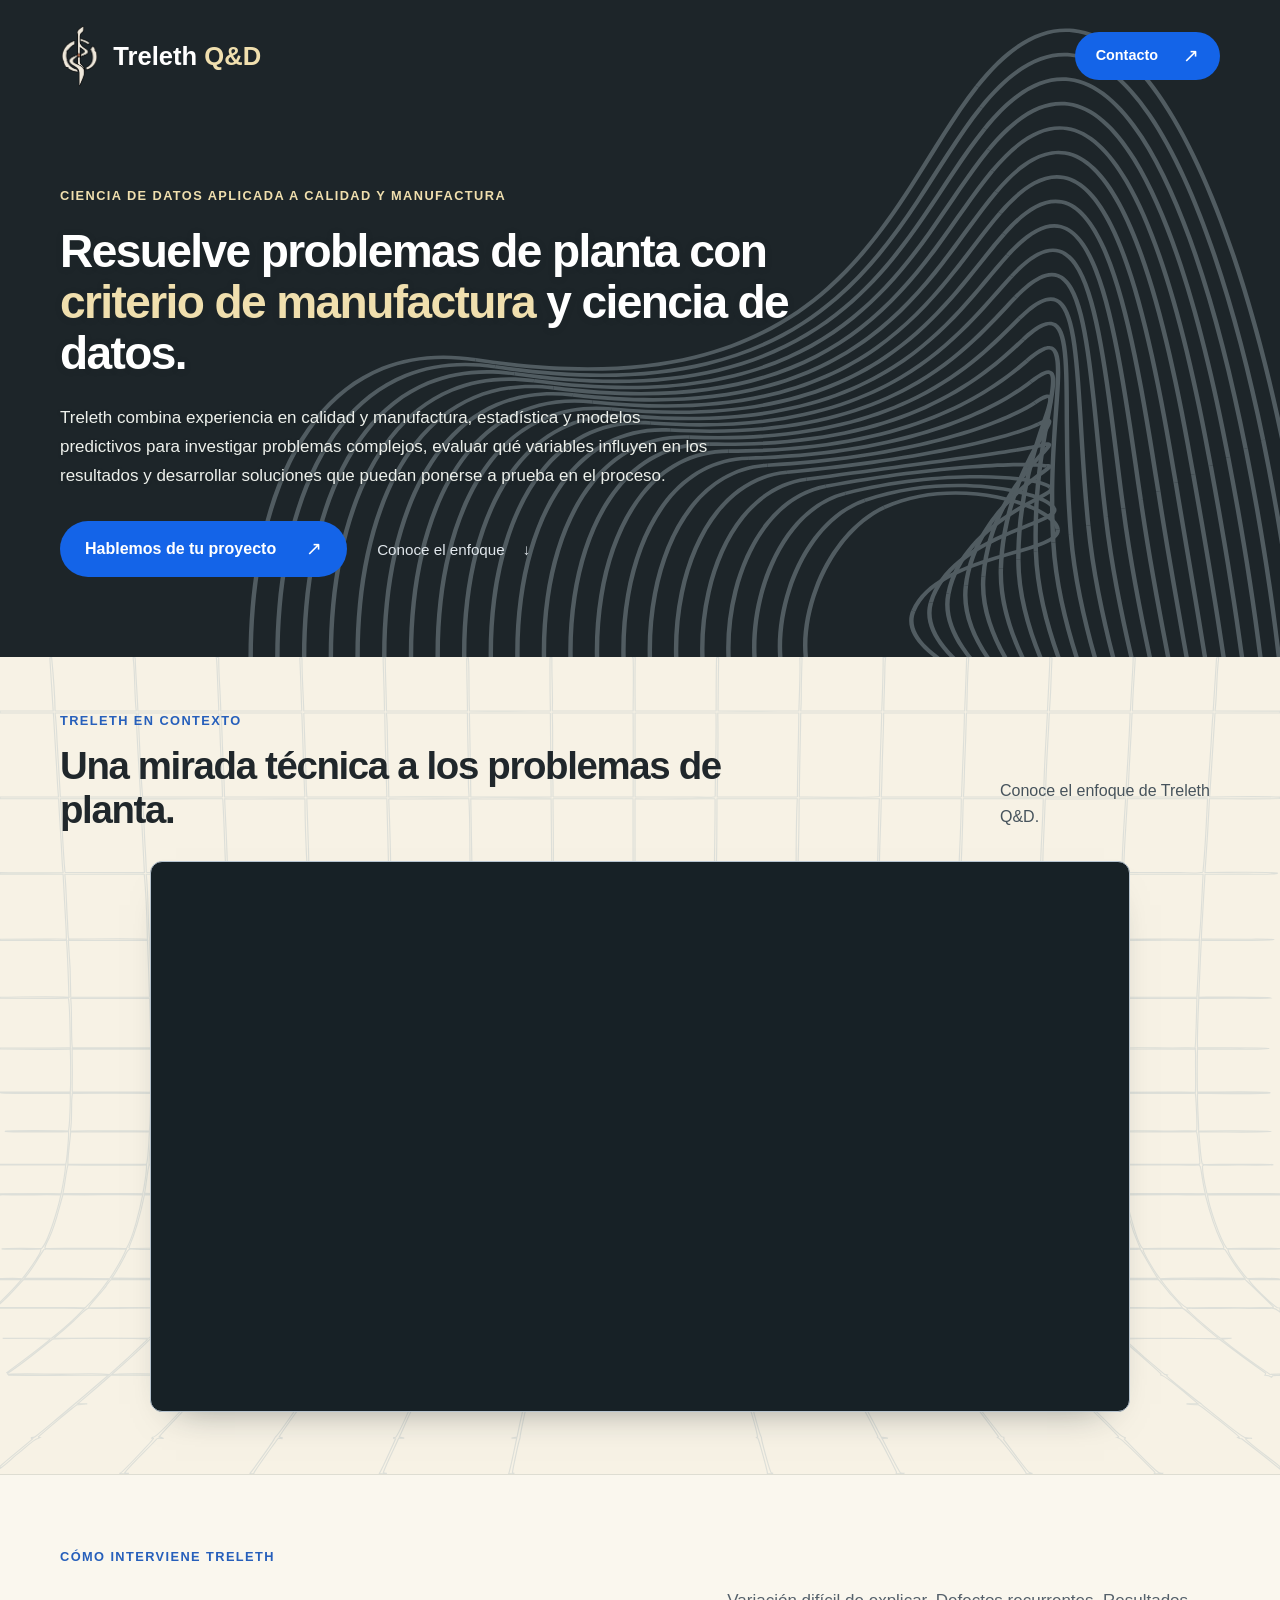
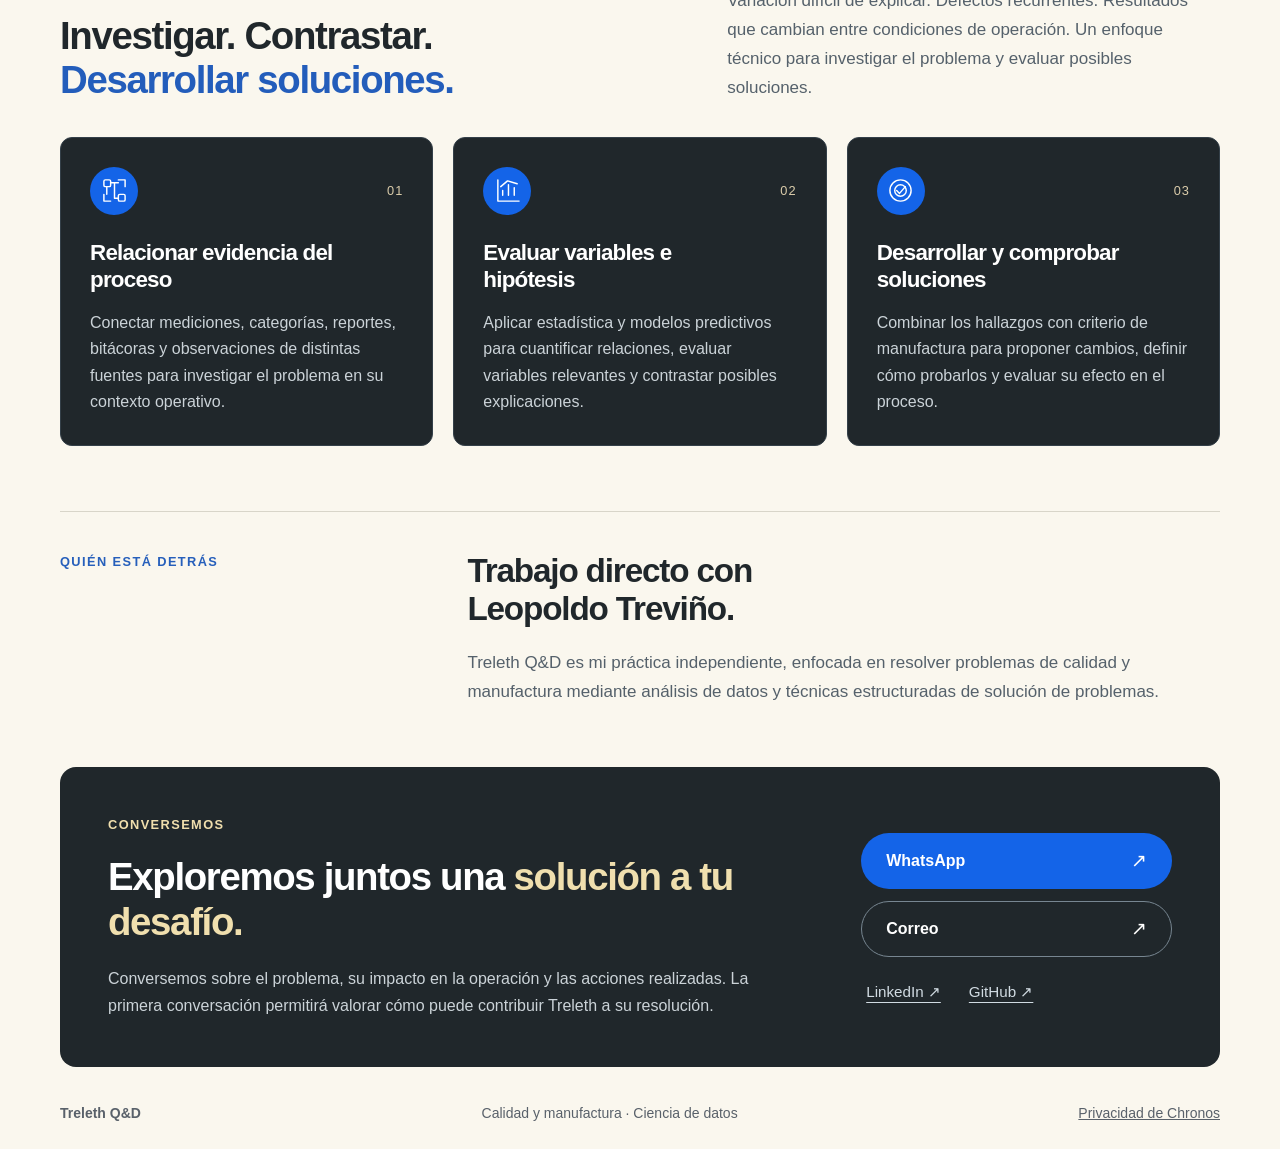
==== commit 84a5ee42: "Link Chronos privacy policy from Treleth footer" ====
--- a/index.html
+++ b/index.html
@@ -52,7 +52,7 @@
     <section class="practice shell" aria-labelledby="practice-title"><p class="eyebrow">Quién está detrás</p><div><h2 id="practice-title">Trabajo directo con<br>Leopoldo Treviño.</h2><p>Treleth Q&amp;D es mi práctica independiente, enfocada en resolver problemas de calidad y manufactura mediante análisis de datos y técnicas estructuradas de solución de problemas.</p></div></section>
     <section class="contact-area shell" id="contacto" aria-labelledby="contact-title"><div class="contact-card"><div class="contact-copy"><p class="eyebrow">Conversemos</p><h2 id="contact-title">Exploremos juntos una <span>solución a tu desafío.</span></h2><p>Conversemos sobre el problema, su impacto en la operación y las acciones realizadas. La primera conversación permitirá valorar cómo puede contribuir Treleth a su resolución.</p></div><div class="contact-actions"><a class="button" href="https://wa.me/528110664451" target="_blank" rel="noopener noreferrer">WhatsApp <span aria-hidden="true">↗</span></a><a class="button button-outline" href="mailto:j.leopoldo.trevino.martinez@gmail.com">Correo <span aria-hidden="true">↗</span></a><nav class="social" aria-label="Perfiles de Leopoldo Treviño"><a href="https://www.linkedin.com/in/leopoldo-trevino" target="_blank" rel="noopener noreferrer">LinkedIn ↗</a><a href="https://github.com/LeoTrevi68" target="_blank" rel="noopener noreferrer">GitHub ↗</a></nav></div></div></section>
   </main>
-  <footer class="shell"><span>Treleth Q&amp;D</span><span>Calidad y manufactura · Ciencia de datos</span></footer>
+  <footer class="shell"><span>Treleth Q&amp;D</span><span>Calidad y manufactura · Ciencia de datos</span><a href="privacidad-chronos.html">Privacidad de Chronos</a></footer>
 </body>
 </html>
 
